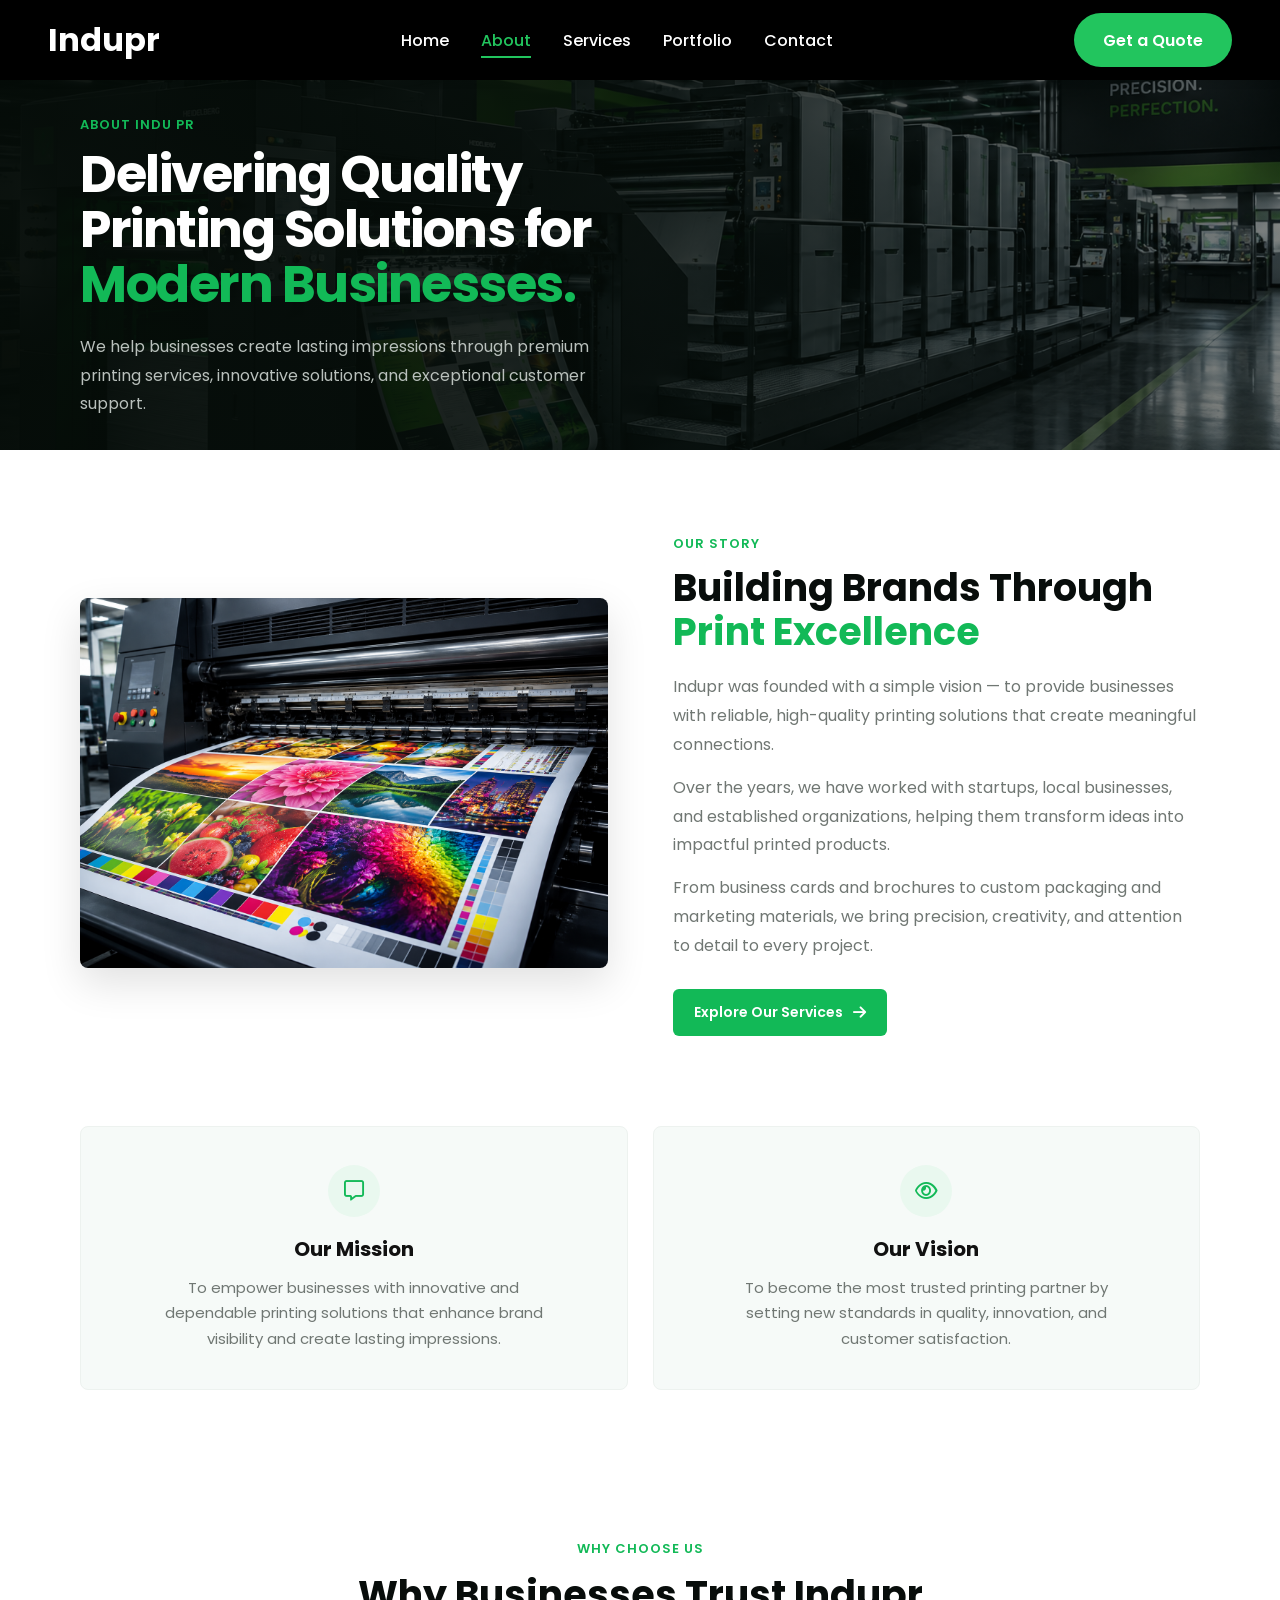
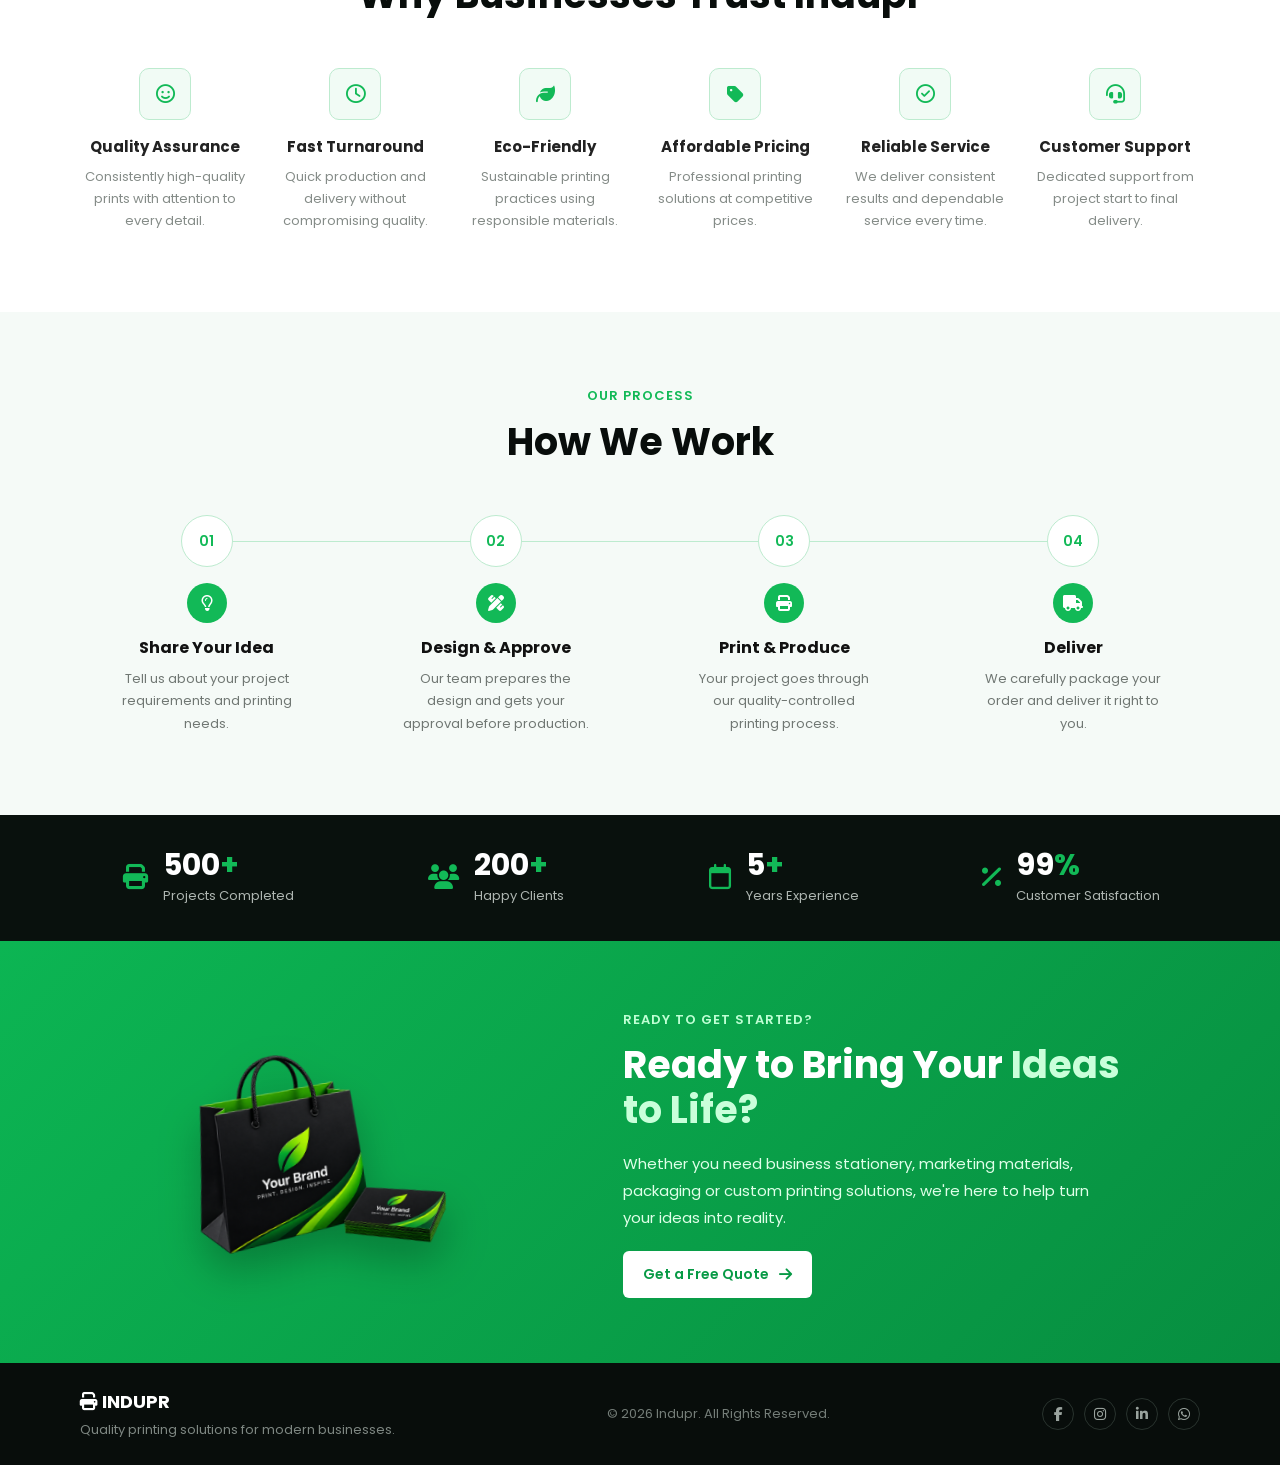
==== about.html @ 7a671f00 "about section" ====
<!DOCTYPE html>
<html lang="en">

<head>
    <meta charset="UTF-8">
    <meta name="viewport" content="width=device-width, initial-scale=1.0">

    <title>About Us | Indupr</title>

    <!-- Google Font -->
    <link rel="preconnect" href="https://fonts.googleapis.com">
    <link rel="preconnect" href="https://fonts.gstatic.com" crossorigin>

    <link href="https://fonts.googleapis.com/css2?family=Poppins:wght@300;400;500;600;700;800&display=swap"
        rel="stylesheet">

    <!-- Font Awesome Icons -->
    <link rel="stylesheet"
        href="https://cdnjs.cloudflare.com/ajax/libs/font-awesome/6.5.2/css/all.min.css">

    <!-- CSS -->
    <link rel="stylesheet" href="about.css">
</head>

<body>

     <header class="site-header">
        <nav class="navbar">

            <!-- LOGO -->
            <div class="logo">
                Indupr
            </div>

            <!-- NAVIGATION LINKS -->
            <ul class="nav-links" id="nav-links">
                <li><a href="index.html" >Home</a></li>
                <li><a href="about.html" class="active">About</a></li>
                <li><a href="#">Services</a></li>
                <li><a href="#">Portfolio</a></li>
                <li><a href="#">Contact</a></li>
            </ul>

            <!-- QUOTE BUTTON -->
            <a href="#" class="quote-btn">
                Get a Quote
            </a>

            <!-- HAMBURGER -->
            <button class="hamburger" id="hamburger">
                <span></span>
                <span></span>
                <span></span>
            </button>

        </nav>
    </header>


    <!-- =====================================================
         ABOUT HERO
    ====================================================== -->

    <section class="about-hero">

        <div class="hero-overlay"></div>

        <div class="hero-container">

            <div class="hero-text">

                <span class="section-tag">
                    ABOUT INDU PR
                </span>

                <h1>
                    Delivering Quality
                    <br>
                    Printing Solutions for
                    <span>Modern Businesses.</span>
                </h1>

                <p>
                    We help businesses create lasting impressions through
                    premium printing services, innovative solutions, and
                    exceptional customer support.
                </p>

            </div>

        </div>

    </section>


    <!-- =====================================================
         COMPANY INTRODUCTION
    ====================================================== -->

    <section class="company-section">

        <div class="container company-grid">

            <!-- Image -->
            <div class="company-image">

                <img src="assets/about-printing.jpg.png"
                    alt="Professional printing machine">

            </div>


            <!-- Content -->
            <div class="company-content">

                <span class="section-tag">
                    OUR STORY
                </span>

                <h2>
                    Building Brands Through
                    <span>Print Excellence</span>
                </h2>

                <p>
                    Indupr was founded with a simple vision — to provide
                    businesses with reliable, high-quality printing solutions
                    that create meaningful connections.
                </p>

                <p>
                    Over the years, we have worked with startups, local
                    businesses, and established organizations, helping them
                    transform ideas into impactful printed products.
                </p>

                <p>
                    From business cards and brochures to custom packaging
                    and marketing materials, we bring precision, creativity,
                    and attention to detail to every project.
                </p>

                <a href="services.html" class="primary-btn">
                    Explore Our Services
                    <i class="fa-solid fa-arrow-right"></i>
                </a>

            </div>

        </div>

    </section>


    <!-- =====================================================
         MISSION & VISION
    ====================================================== -->

    <section class="mission-section">

        <div class="container mission-grid">

            <!-- Mission -->
            <div class="mission-card">

                <div class="card-icon">
                    <i class="fa-regular fa-message"></i>
                </div>

                <h3>Our Mission</h3>

                <p>
                    To empower businesses with innovative and dependable
                    printing solutions that enhance brand visibility and
                    create lasting impressions.
                </p>

            </div>


            <!-- Vision -->
            <div class="mission-card">

                <div class="card-icon">
                    <i class="fa-regular fa-eye"></i>
                </div>

                <h3>Our Vision</h3>

                <p>
                    To become the most trusted printing partner by setting
                    new standards in quality, innovation, and customer
                    satisfaction.
                </p>

            </div>

        </div>

    </section>


    <!-- =====================================================
         WHY CHOOSE US
    ====================================================== -->

    <section class="why-section">

        <div class="container">

            <div class="section-heading">

                <span class="section-tag">
                    WHY CHOOSE US
                </span>

                <h2>
                    Why Businesses Trust Indupr
                </h2>

            </div>


            <div class="features-grid">

                <!-- Feature 1 -->
                <div class="feature-card">

                    <div class="feature-icon">
                        <i class="fa-regular fa-face-smile"></i>
                    </div>

                    <h3>Quality Assurance</h3>

                    <p>
                        Consistently high-quality prints with attention to
                        every detail.
                    </p>

                </div>


                <!-- Feature 2 -->
                <div class="feature-card">

                    <div class="feature-icon">
                        <i class="fa-regular fa-clock"></i>
                    </div>

                    <h3>Fast Turnaround</h3>

                    <p>
                        Quick production and delivery without compromising
                        quality.
                    </p>

                </div>


                <!-- Feature 3 -->
                <div class="feature-card">

                    <div class="feature-icon">
                        <i class="fa-solid fa-leaf"></i>
                    </div>

                    <h3>Eco-Friendly</h3>

                    <p>
                        Sustainable printing practices using responsible
                        materials.
                    </p>

                </div>


                <!-- Feature 4 -->
                <div class="feature-card">

                    <div class="feature-icon">
                        <i class="fa-solid fa-tag"></i>
                    </div>

                    <h3>Affordable Pricing</h3>

                    <p>
                        Professional printing solutions at competitive
                        prices.
                    </p>

                </div>


                <!-- Feature 5 -->
                <div class="feature-card">

                    <div class="feature-icon">
                        <i class="fa-regular fa-circle-check"></i>
                    </div>

                    <h3>Reliable Service</h3>

                    <p>
                        We deliver consistent results and dependable service
                        every time.
                    </p>

                </div>


                <!-- Feature 6 -->
                <div class="feature-card">

                    <div class="feature-icon">
                        <i class="fa-solid fa-headset"></i>
                    </div>

                    <h3>Customer Support</h3>

                    <p>
                        Dedicated support from project start to final
                        delivery.
                    </p>

                </div>

            </div>

        </div>

    </section>


    <!-- =====================================================
         HOW WE WORK
    ====================================================== -->

    <section class="process-section">

        <div class="container">

            <div class="section-heading">

                <span class="section-tag">
                    OUR PROCESS
                </span>

                <h2>
                    How We Work
                </h2>

            </div>


            <div class="process-wrapper">

                <!-- Step 1 -->
                <div class="process-item">

                    <div class="process-number">
                        01
                    </div>

                    <div class="process-icon">
                        <i class="fa-regular fa-lightbulb"></i>
                    </div>

                    <h3>Share Your Idea</h3>

                    <p>
                        Tell us about your project requirements and
                        printing needs.
                    </p>

                </div>


                <!-- Step 2 -->
                <div class="process-item">

                    <div class="process-number">
                        02
                    </div>

                    <div class="process-icon">
                        <i class="fa-solid fa-pen-ruler"></i>
                    </div>

                    <h3>Design & Approve</h3>

                    <p>
                        Our team prepares the design and gets your
                        approval before production.
                    </p>

                </div>


                <!-- Step 3 -->
                <div class="process-item">

                    <div class="process-number">
                        03
                    </div>

                    <div class="process-icon">
                        <i class="fa-solid fa-print"></i>
                    </div>

                    <h3>Print & Produce</h3>

                    <p>
                        Your project goes through our quality-controlled
                        printing process.
                    </p>

                </div>


                <!-- Step 4 -->
                <div class="process-item">

                    <div class="process-number">
                        04
                    </div>

                    <div class="process-icon">
                        <i class="fa-solid fa-truck"></i>
                    </div>

                    <h3>Deliver</h3>

                    <p>
                        We carefully package your order and deliver it
                        right to you.
                    </p>

                </div>

            </div>

        </div>

    </section>


    <!-- =====================================================
         STATISTICS
    ====================================================== -->

    <section class="stats-section">

        <div class="container stats-grid">

            <!-- Stat -->
            <div class="stat-item">

                <i class="fa-solid fa-print"></i>

                <div>
                    <h2>500<span>+</span></h2>
                    <p>Projects Completed</p>
                </div>

            </div>


            <div class="stat-item">

                <i class="fa-solid fa-users"></i>

                <div>
                    <h2>200<span>+</span></h2>
                    <p>Happy Clients</p>
                </div>

            </div>


            <div class="stat-item">

                <i class="fa-regular fa-calendar"></i>

                <div>
                    <h2>5<span>+</span></h2>
                    <p>Years Experience</p>
                </div>

            </div>


            <div class="stat-item">

                <i class="fa-solid fa-percent"></i>

                <div>
                    <h2>99<span>%</span></h2>
                    <p>Customer Satisfaction</p>
                </div>

            </div>

        </div>

    </section>


    <!-- =====================================================
         CTA SECTION
    ====================================================== -->

    <section class="cta-section">

        <div class="container cta-grid">

            <!-- Product Image -->
            <div class="cta-image">

                <img src="assets/printing-products.png.png.png"
                    alt="Printed products">

            </div>


            <!-- CTA Content -->
            <div class="cta-content">

                <span class="section-tag">
                    READY TO GET STARTED?
                </span>

                <h2>
                    Ready to Bring Your
                    <span>Ideas to Life?</span>
                </h2>

                <p>
                    Whether you need business stationery, marketing
                    materials, packaging or custom printing solutions,
                    we're here to help turn your ideas into reality.
                </p>

                <a href="contact.html" class="cta-btn">
                    Get a Free Quote
                    <i class="fa-solid fa-arrow-right"></i>
                </a>

            </div>

        </div>

    </section>


    <!-- =====================================================
         FOOTER
    ====================================================== -->

    <footer class="footer">

        <div class="container footer-content">

            <div class="footer-logo">

                <a href="#" class="logo">
                    <span class="logo-icon">
                        <i class="fa-solid fa-print"></i>
                    </span>
                    INDU<span>PR</span>
                </a>

                <p>
                    Quality printing solutions for modern businesses.
                </p>

            </div>


            <p class="copyright">
                © 2026 Indupr. All Rights Reserved.
            </p>


            <div class="social-links">

                <a href="#">
                    <i class="fa-brands fa-facebook-f"></i>
                </a>

                <a href="#">
                    <i class="fa-brands fa-instagram"></i>
                </a>

                <a href="#">
                    <i class="fa-brands fa-linkedin-in"></i>
                </a>

                <a href="#">
                    <i class="fa-brands fa-whatsapp"></i>
                </a>

            </div>

        </div>

    </footer>





    <script src="script.js"></script>
</body>
</html>
---- about.css ----
/* =========================================================
   GOOGLE FONT
========================================================= */

@import url('https://fonts.googleapis.com/css2?family=Poppins:wght@300;400;500;600;700;800&display=swap');


/* =========================================================
   GLOBAL RESET
========================================================= */

* {
    margin: 0;
    padding: 0;
    box-sizing: border-box;
}

html {
    scroll-behavior: smooth;
}

body {
    font-family: 'Poppins', sans-serif;
    background: #ffffff;
    color: #111111;
    overflow-x: hidden;
}

img {
    width: 100%;
    display: block;
}

a {
    text-decoration: none;
    color: inherit;
}

button {
    font-family: inherit;
}

.container {
    width: min(1120px, 90%);
    margin: auto;
}


/* =========================================================
   COMMON COLORS
========================================================= */

:root {
    --green: #12b957;
    --dark-green: #079a45;
    --black: #080d0b;
    --dark: #101412;
    --white: #ffffff;
    --light-bg: #f5faf7;
    --text: #222522;
    --muted: #707773;
    --border: #e5ebe7;
}
/* =========================================================
   STICKY HEADER
========================================================= */

.site-header {
    width: 100%;

    position: sticky;
    top: 0;

    z-index: 9999;
}

/* ===================================
   NAVBAR
=================================== */

.navbar {
    width: 100%;
    height: 80px;
    padding: 0 3rem;
    background: #000000;
    color: #ffffff;

    display: flex;
    justify-content: space-between;
    align-items: center;

    position: sticky;
    top: 0;
    z-index: 1000;

    box-shadow: 0 2px 10px rgba(0, 0, 0, 0.05);

    animation: fadeUp 1s ease-out;
}


/* ===================================
   LOGO
=================================== */

.logo {
    font-size: 2rem;
    font-weight: 700;
     color: white; 
    cursor: pointer;

    transition: color 0.3s ease;
}

.logo:hover {
    color: #22c55e;
}


/* ===================================
   NAVIGATION LINKS
=================================== */

.nav-links {
    display: flex;
    gap: 2rem;
    list-style: none;
}

.nav-links a {
    position: relative;

    text-decoration: none;
    color: white;

    font-size: 1rem;
    font-weight: 500;

    transition: color 0.3s ease;
}


/* ===================================
   NAV LINK UNDERLINE ANIMATION
=================================== */

.nav-links a::after {
    content: "";

    position: absolute;
    left: 50%;
    bottom: -6px;

    width: 0;
    height: 2px;

    background: #22c55e;

    transform: translateX(-50%);
    transition: width 0.3s ease;
}

.nav-links a:hover {
    color: #22c55e;
}

.nav-links a:hover::after {
    width: 100%;
}


/* ===================================
   ACTIVE NAVIGATION LINK
=================================== */

.nav-links a.active {
    color: #22c55e;
}

.nav-links a.active::after {
    width: 100%;
}


/* ===================================
   QUOTE BUTTON
=================================== */

.quote-btn {
    padding: 0.9rem 1.8rem;

    text-decoration: none;
    color: #ffffff;
    background: #22c55e;

    font-size: 1rem;
    font-weight: 600;

    border-radius: 50px;

    transition: all 0.3s ease;
}

.quote-btn:hover {
    background: #22c55e;

    transform: translateY(-3px);

    box-shadow: 0 10px 20px rgba(34, 197, 94, 0.25);
}


/* ===================================
   HAMBURGER MENU
=================================== */

.hamburger {
    display: none;

    width: 40px;
    height: 40px;

    border: none;
    background: transparent;

    cursor: pointer;

    flex-direction: column;
    justify-content: center;
    align-items: center;

    gap: 5px;
}

.hamburger span {
    width: 25px;
    height: 2px;

    background: #111827;

    border-radius: 5px;

    transition: all 0.3s ease;
}



/* =========================================================
   ABOUT HERO
========================================================= */

.about-hero {
    min-height: 370px;

    position: relative;

    display: flex;
    align-items: center;

    background-image:
        url("assets/about-hero.jpg.png");

    background-size: cover;
    background-position: center;

    overflow: hidden;

    /*
       Same fadeUp animation
       used in your Home page.
    */
    animation: fadeUp 1s ease-out;
}


/* =========================================================
   HERO OVERLAY
========================================================= */

.hero-overlay {
    position: absolute;

    inset: 0;

    background:
        linear-gradient(
            90deg,
            rgba(5, 12, 8, 0.97) 0%,
            rgba(5, 12, 8, 0.88) 40%,
            rgba(5, 12, 8, 0.50) 100%
        );
}


.hero-container {
    width: min(1120px, 90%);

    margin: auto;

    position: relative;

    z-index: 2;
}


/* =========================================================
   HERO TEXT
========================================================= */

.hero-text {
    max-width: 600px;

    /*
       Same fadeUp animation
       from Home page.
    */
    animation: fadeUp 1s ease-out;
}


/* ---------- HERO TAG ---------- */

.section-tag {
    display: inline-block;

    color: var(--green);

    font-size: 13px;

    font-weight: 600;

    letter-spacing: 1px;

    margin-bottom: 12px;
}


/* ---------- HERO HEADING ---------- */

.hero-text h1 {
    color: #ffffff;

    font-size: clamp(38px, 4vw, 56px);

    line-height: 1.08;

    font-weight: 700;

    letter-spacing: -1.5px;

    margin-bottom: 20px;
}

.hero-text h1 span {
    color: var(--green);
}


/* ---------- HERO PARAGRAPH ---------- */

.hero-text p {
    max-width: 520px;

    color: #b9c0bc;

    font-size: 16px;

    line-height: 1.8;
}


/* =========================================================
   COMPANY INTRODUCTION
========================================================= */

.company-section {
    padding: 80px 0;

    background: #ffffff;
}


.company-grid {
    display: grid;

    grid-template-columns: 1fr 1fr;

    align-items: center;

    gap: 65px;
}


/* =========================================================
   COMPANY IMAGE
========================================================= */

.company-image {
    position: relative;

    /*
       Same slideLeft animation
       from your Home page.
    */
    animation: slideLeft 1s ease-out;
}


.company-image img {
    height: 370px;

    object-fit: cover;

    border-radius: 8px;

    box-shadow:
        0 15px 40px rgba(0, 0, 0, 0.12);

    transition: 0.4s ease;
}

.company-image img:hover {
    transform: scale(1.02);
}


/* =========================================================
   COMPANY CONTENT
========================================================= */

.company-content {

    /*
       Same slideRight animation
       from your Home page.
    */
    animation: slideRight 1s ease-out;
}


.company-content h2 {
    font-size: 38px;

    line-height: 1.15;

    margin-bottom: 20px;

    color: var(--black);
}

.company-content h2 span {
    color: var(--green);
}


.company-content p {
    color: var(--muted);

    font-size: 16px;

    line-height: 1.8;

    margin-bottom: 14px;
}


/* =========================================================
   PRIMARY BUTTON
========================================================= */

.primary-btn {
    display: inline-flex;

    align-items: center;

    gap: 10px;

    margin-top: 14px;

    padding: 13px 21px;

    background: var(--green);

    color: #ffffff;

    border-radius: 6px;

    font-size: 14px;

    font-weight: 600;

    transition: 0.3s ease;
}

.primary-btn:hover {
    background: var(--dark-green);

    transform: translateY(-3px);

    box-shadow:
        0 10px 20px rgba(18, 185, 87, 0.20);
}

.primary-btn i {
    font-size: 15px;
}


/* =========================================================
   MISSION / VISION
========================================================= */

.mission-section {
    padding: 10px 0 75px;

    background: #ffffff;
}


.mission-grid {
    display: grid;

    grid-template-columns: repeat(2, 1fr);

    gap: 25px;
}


/* =========================================================
   MISSION CARD
========================================================= */

.mission-card {
    padding: 38px 40px;

    background: #f6faf8;

    border: 1px solid #edf2ef;

    text-align: center;

    border-radius: 8px;

    transition:
        transform 0.4s ease,
        box-shadow 0.4s ease;

    /*
       Cards come from bottom.
    */
    animation: fadeUp 1s ease-out;
}

.mission-card:hover {
    transform: translateY(-6px);

    box-shadow:
        0 15px 35px rgba(0, 0, 0, 0.08);
}


/* =========================================================
   MISSION ICON
========================================================= */

.card-icon {
    width: 52px;
    height: 52px;

    margin: 0 auto 17px;

    display: grid;

    place-items: center;

    color: var(--green);

    background: #e9f8ef;

    border-radius: 50%;

    font-size: 20px;

    transition: 0.3s ease;
}

.mission-card:hover .card-icon {
    background: var(--green);

    color: #ffffff;

    transform: scale(1.08);
}


/* =========================================================
   MISSION TEXT
========================================================= */

.mission-card h3 {
    font-size: 20px;

    margin-bottom: 11px;
}

.mission-card p {
    max-width: 420px;

    margin: auto;

    color: var(--muted);

    font-size: 15px;

    line-height: 1.7;
}


/* =========================================================
   WHY CHOOSE US
========================================================= */

.why-section {
    padding: 70px 0 80px;

    background: #ffffff;
}


.section-heading {
    text-align: center;

    margin-bottom: 45px;

    animation: fadeUp 1s ease-out;
}


.section-heading .section-tag {
    margin-bottom: 7px;
}


.section-heading h2 {
    font-size: 38px;

    color: var(--black);
}


/* =========================================================
   FEATURES GRID
========================================================= */

.features-grid {
    display: grid;

    grid-template-columns:
        repeat(6, 1fr);

    gap: 20px;
}


/* =========================================================
   FEATURE CARD
========================================================= */

.feature-card {
    text-align: center;

    animation: fadeUp 1s ease-out;

    transition: 0.4s ease;
}

.feature-card:hover {
    transform: translateY(-5px);
}


/* =========================================================
   FEATURE ICON
========================================================= */

.feature-icon {
    width: 52px;
    height: 52px;

    margin: 0 auto 15px;

    display: grid;

    place-items: center;

    color: var(--green);

    border: 1px solid #bdebcf;

    background: #f1fbf5;

    border-radius: 10px;

    font-size: 19px;

    transition: 0.3s ease;
}

.feature-card:hover .feature-icon {
    background: var(--green);

    color: #ffffff;

    transform: scale(1.08);
}


.feature-card h3 {
    font-size: 15px;

    margin-bottom: 8px;

    color: #222;
}


.feature-card p {
    color: #858c88;

    font-size: 13px;

    line-height: 1.7;
}


/* =========================================================
   HOW WE WORK
========================================================= */

.process-section {
    padding: 70px 0 80px;

    background: #f5faf7;
}


.process-wrapper {
    display: grid;

    grid-template-columns:
        repeat(4, 1fr);

    gap: 35px;

    position: relative;
}


/* =========================================================
   CONNECTING LINE
========================================================= */

.process-wrapper::before {
    content: "";

    position: absolute;

    top: 26px;

    left: 11%;

    right: 11%;

    height: 1px;

    background: #bdebcf;

    z-index: 0;
}


/* =========================================================
   PROCESS ITEM
========================================================= */

.process-item {
    position: relative;

    text-align: center;

    z-index: 1;

    animation: fadeUp 1s ease-out;
}


/* =========================================================
   PROCESS NUMBER
========================================================= */

.process-number {
    width: 52px;
    height: 52px;

    margin: auto;

    display: grid;

    place-items: center;

    background: #ffffff;

    border: 1px solid #bdebcf;

    border-radius: 50%;

    color: var(--green);

    font-size: 14px;

    font-weight: 600;

    transition: 0.3s ease;
}

.process-item:hover .process-number {
    background: var(--green);

    color: #ffffff;

    transform: scale(1.08);
}


/* =========================================================
   PROCESS ICON
========================================================= */

.process-icon {
    width: 40px;
    height: 40px;

    margin: 16px auto 12px;

    display: grid;

    place-items: center;

    background: var(--green);

    color: #ffffff;

    border-radius: 50%;

    font-size: 16px;

    transition: 0.3s ease;
}

.process-item:hover .process-icon {
    transform: rotate(8deg) scale(1.08);
}


.process-item h3 {
    font-size: 16px;

    margin-bottom: 8px;
}


.process-item p {
    max-width: 190px;

    margin: auto;

    color: var(--muted);

    font-size: 13px;

    line-height: 1.7;
}


/* =========================================================
   STATISTICS
========================================================= */

.stats-section {
    padding: 35px 0;

    background: #09110d;

    color: #ffffff;

    animation: fadeUp 1s ease-out;
}


.stats-grid {
    display: grid;

    grid-template-columns:
        repeat(4, 1fr);

    gap: 30px;
}


.stat-item {
    display: flex;

    align-items: center;

    justify-content: center;

    gap: 15px;

    animation: fadeUp 1s ease-out;
}


.stat-item > i {
    color: var(--green);

    font-size: 25px;

    transition: 0.3s ease;
}

.stat-item:hover > i {
    transform: scale(1.15);
}


.stat-item h2 {
    color: #ffffff;

    font-size: 30px;

    line-height: 1;
}


.stat-item h2 span {
    color: var(--green);
}


.stat-item p {
    margin-top: 6px;

    color: #aeb6b1;

    font-size: 13px;
}


/* =========================================================
   CTA SECTION
========================================================= */

.cta-section {
    padding: 65px 0;

    background:
        linear-gradient(
            135deg,
            #0cb553,
            #078e40
        );

    overflow: hidden;
}


.cta-grid {
    display: grid;

    grid-template-columns: 0.9fr 1.1fr;

    align-items: center;

    gap: 70px;
}


/* =========================================================
   CTA IMAGE
========================================================= */

.cta-image {
    display: flex;

    align-items: center;

    justify-content: center;

    animation: slideLeft 1s ease-out;
}


.cta-image img {
    width: 320px;

    max-height: 200px;

    object-fit: contain;

    filter:
        drop-shadow(
            0 20px 20px rgba(0, 0, 0, 0.25)
        );

    transform: rotate(-5deg);

    transition: 0.4s ease;
}

.cta-image img:hover {
    transform:
        rotate(-2deg)
        scale(1.04);
}


/* =========================================================
   CTA CONTENT
========================================================= */

.cta-content {
    animation: slideRight 1s ease-out;
}


.cta-content .section-tag {
    color: #bfffd4;
}


.cta-content h2 {
    max-width: 500px;

    color: #ffffff;

    font-size: 38px;

    line-height: 1.2;

    margin-bottom: 17px;
}


.cta-content h2 span {
    color: #c9ffda;
}


.cta-content p {
    max-width: 500px;

    color: #e0ffe9;

    font-size: 15px;

    line-height: 1.8;

    margin-bottom: 20px;
}


/* =========================================================
   CTA BUTTON
========================================================= */

.cta-btn {
    display: inline-flex;

    align-items: center;

    gap: 10px;

    background: #ffffff;

    color: #079a45;

    padding: 13px 20px;

    border-radius: 6px;

    font-size: 14px;

    font-weight: 600;

    transition: 0.3s ease;
}

.cta-btn:hover {
    transform: translateY(-3px);

    box-shadow:
        0 8px 20px rgba(0, 0, 0, 0.15);
}


.cta-btn i {
    font-size: 15px;
}


/* =========================================================
   FOOTER
========================================================= */

.footer {
    padding: 25px 0;

    background: #080d0b;

    color: #ffffff;

    animation: fadeUp 1s ease-out;
}


.footer-content {
    display: flex;

    align-items: center;

    justify-content: space-between;

    gap: 20px;
}


.footer-logo .logo {
    font-size: 18px;
}


.footer-logo p {
    color: #7e8782;

    font-size: 13px;

    margin-top: 5px;
}


.copyright {
    color: #747d78;

    font-size: 13px;
}


.social-links {
    display: flex;

    gap: 10px;
}


.social-links a {
    width: 32px;
    height: 32px;

    display: grid;

    place-items: center;

    border: 1px solid #29332e;

    border-radius: 50%;

    color: #9aa39e;

    font-size: 14px;

    transition: 0.3s ease;
}


.social-links a:hover {
    color: var(--green);

    border-color: var(--green);

    transform: translateY(-3px);
}


/* =========================================================
   MAIN ANIMATION
   SAME STYLE AS HOME PAGE
========================================================= */


/* ---------- FADE UP ---------- */

@keyframes fadeUp {

    from {
        opacity: 0;

        transform:
            translateY(40px);
    }

    to {
        opacity: 1;

        transform:
            translateY(0);
    }

}


/* ---------- SLIDE LEFT ---------- */

@keyframes slideLeft {

    from {
        opacity: 0;

        transform:
            translateX(-60px);
    }

    to {
        opacity: 1;

        transform:
            translateX(0);
    }

}


/* ---------- SLIDE RIGHT ---------- */

@keyframes slideRight {

    from {
        opacity: 0;

        transform:
            translateX(60px);
    }

    to {
        opacity: 1;

        transform:
            translateX(0);
    }

}


/* =========================================================
   TABLET RESPONSIVE
========================================================= */

@media (max-width: 900px) {

    /* ---------- NAVBAR ---------- */

    .navbar {
        height: 78px;
    }

    .nav-menu {
        gap: 18px;
    }

    .nav-menu > a:not(.quote-btn) {
        font-size: 14px;
    }

    .quote-btn {
        padding: 10px 15px;

        font-size: 13px;
    }


    /* ---------- COMPANY ---------- */

    .company-grid {
        gap: 35px;
    }


    /* ---------- FEATURES ---------- */

    .features-grid {
        grid-template-columns:
            repeat(3, 1fr);

        row-gap: 35px;
    }


    /* ---------- CTA ---------- */

    .cta-grid {
        gap: 30px;
    }

}


/* =========================================================
   MOBILE RESPONSIVE
========================================================= */

@media (max-width: 700px) {

    /* ---------- NAVBAR ---------- */

    .navbar {
        height: 70px;
    }

    .logo {
        font-size: 20px;
    }

    .nav-menu {
        display: none;
    }

    .menu-toggle {
        display: block;
    }


    /* ---------- HERO ---------- */

    .about-hero {
        min-height: 430px;
    }

    .hero-text {
        max-width: 100%;
    }

    .section-tag {
        font-size: 12px;
    }

    .hero-text h1 {
        font-size: 38px;

        line-height: 1.1;
    }

    .hero-text p {
        font-size: 15px;

        line-height: 1.7;
    }


    /* ---------- COMPANY ---------- */

    .company-section {
        padding: 60px 0;
    }

    .company-grid {
        grid-template-columns: 1fr;

        gap: 35px;
    }

    .company-image img {
        height: 280px;
    }

    .company-content h2 {
        font-size: 32px;
    }

    .company-content p {
        font-size: 15px;
    }


    /* ---------- MISSION ---------- */

    .mission-grid {
        grid-template-columns: 1fr;
    }

    .mission-card h3 {
        font-size: 19px;
    }

    .mission-card p {
        font-size: 14px;
    }


    /* ---------- FEATURES ---------- */

    .features-grid {
        grid-template-columns:
            repeat(2, 1fr);

        gap: 35px 20px;
    }


    .feature-card h3 {
        font-size: 15px;
    }

    .feature-card p {
        font-size: 13px;
    }


    /* ---------- PROCESS ---------- */

    .process-wrapper {
        grid-template-columns:
            repeat(2, 1fr);

        gap: 40px 20px;
    }

    .process-wrapper::before {
        display: none;
    }


    /* ---------- STATS ---------- */

    .stats-grid {
        grid-template-columns:
            repeat(2, 1fr);

        gap: 25px 10px;
    }

    .stat-item {
        justify-content: flex-start;

        padding-left: 10px;
    }


    /* ---------- CTA ---------- */

    .cta-section {
        padding: 55px 0;
    }

    .cta-grid {
        grid-template-columns: 1fr;

        text-align: center;
    }

    .cta-image img {
        width: 240px;
    }

    .cta-content h2,
    .cta-content p {
        margin-left: auto;

        margin-right: auto;
    }

    .cta-content h2 {
        font-size: 32px;
    }


    /* ---------- FOOTER ---------- */

    .footer-content {
        flex-direction: column;

        text-align: center;
    }

}


/* =========================================================
   SMALL MOBILE
========================================================= */

@media (max-width: 450px) {

    .container {
        width: 88%;
    }


    /* ---------- HERO ---------- */

    .hero-text h1 {
        font-size: 32px;
    }

    .hero-text p {
        font-size: 14px;
    }


    /* ---------- HEADINGS ---------- */

    .section-heading h2 {
        font-size: 30px;
    }

    .company-content h2 {
        font-size: 29px;
    }


    /* ---------- FEATURES ---------- */

    .features-grid {
        grid-template-columns: 1fr;
    }


    /* ---------- PROCESS ---------- */

    .process-wrapper {
        grid-template-columns: 1fr;
    }


    /* ---------- STATS ---------- */

    .stats-grid {
        grid-template-columns: 1fr;
    }

    .stat-item {
        justify-content: center;
    }


    /* ---------- CTA ---------- */

    .cta-content h2 {
        font-size: 29px;
    }

}
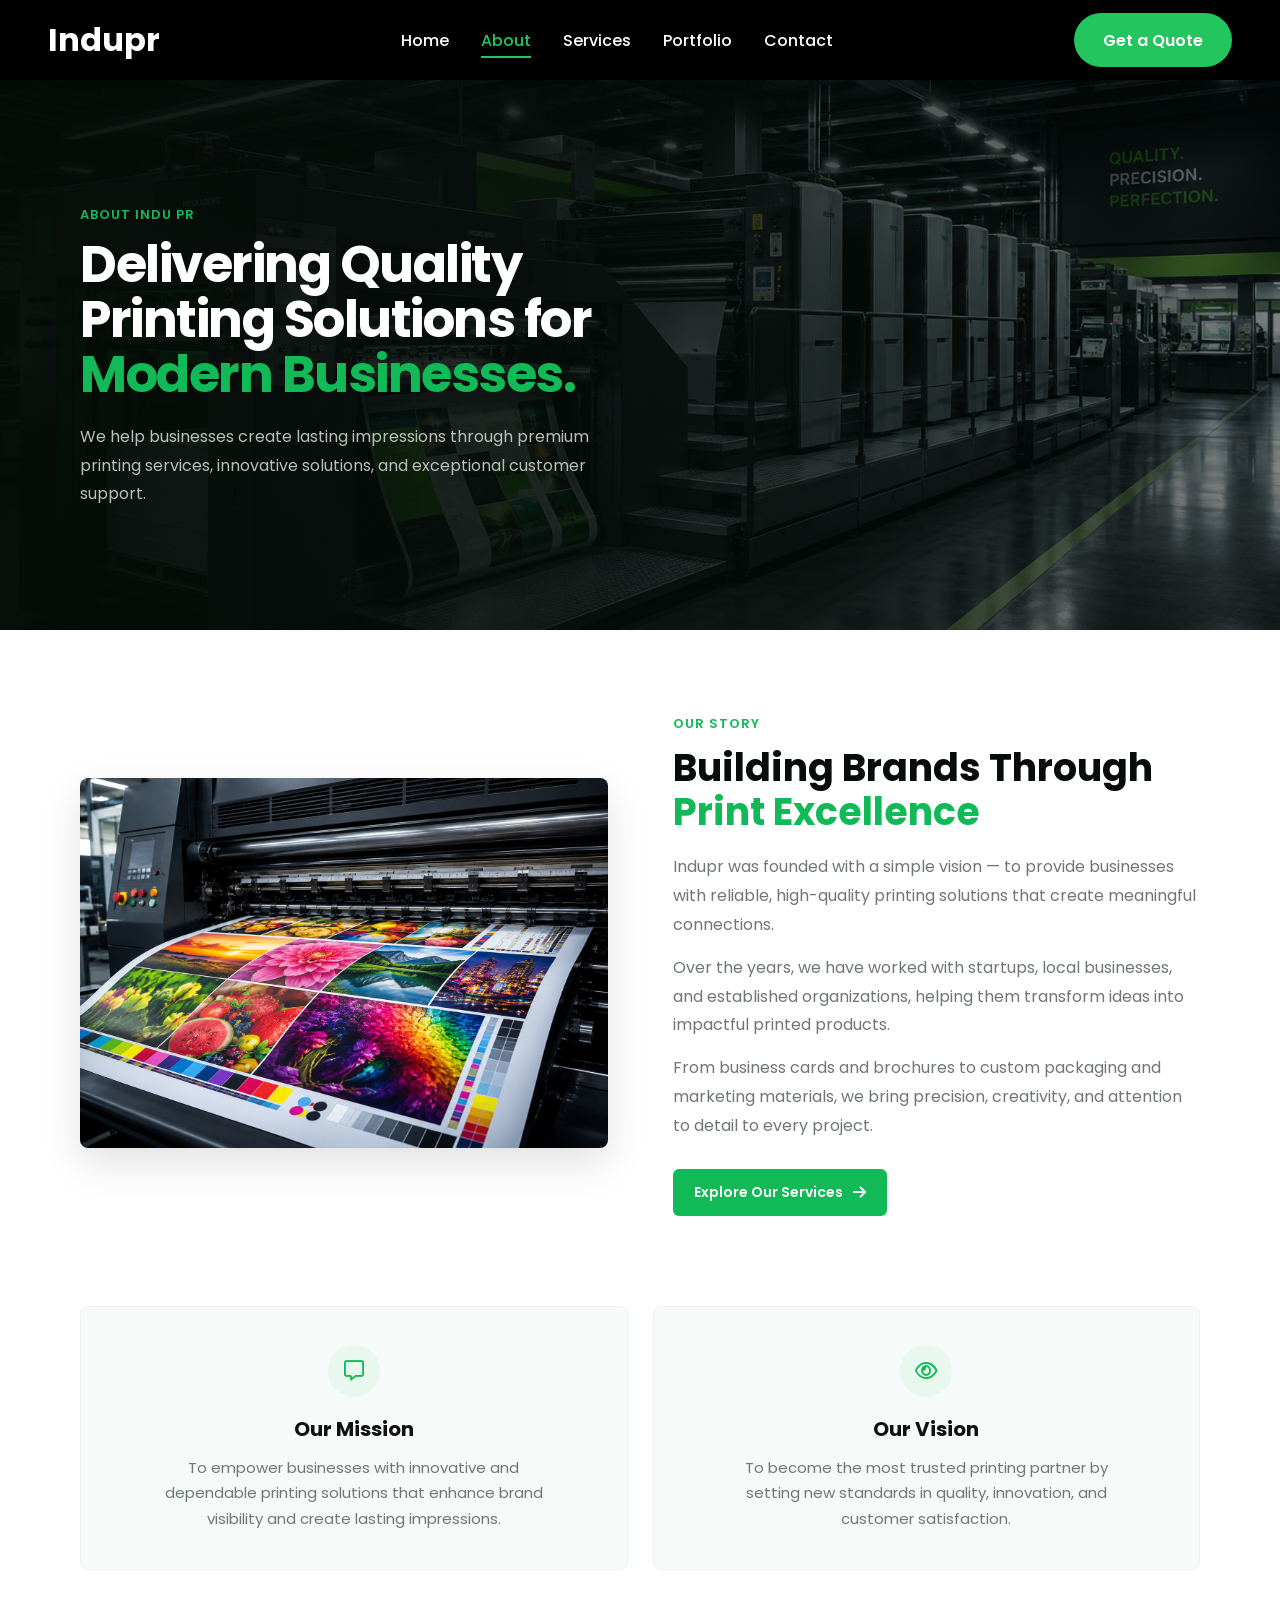
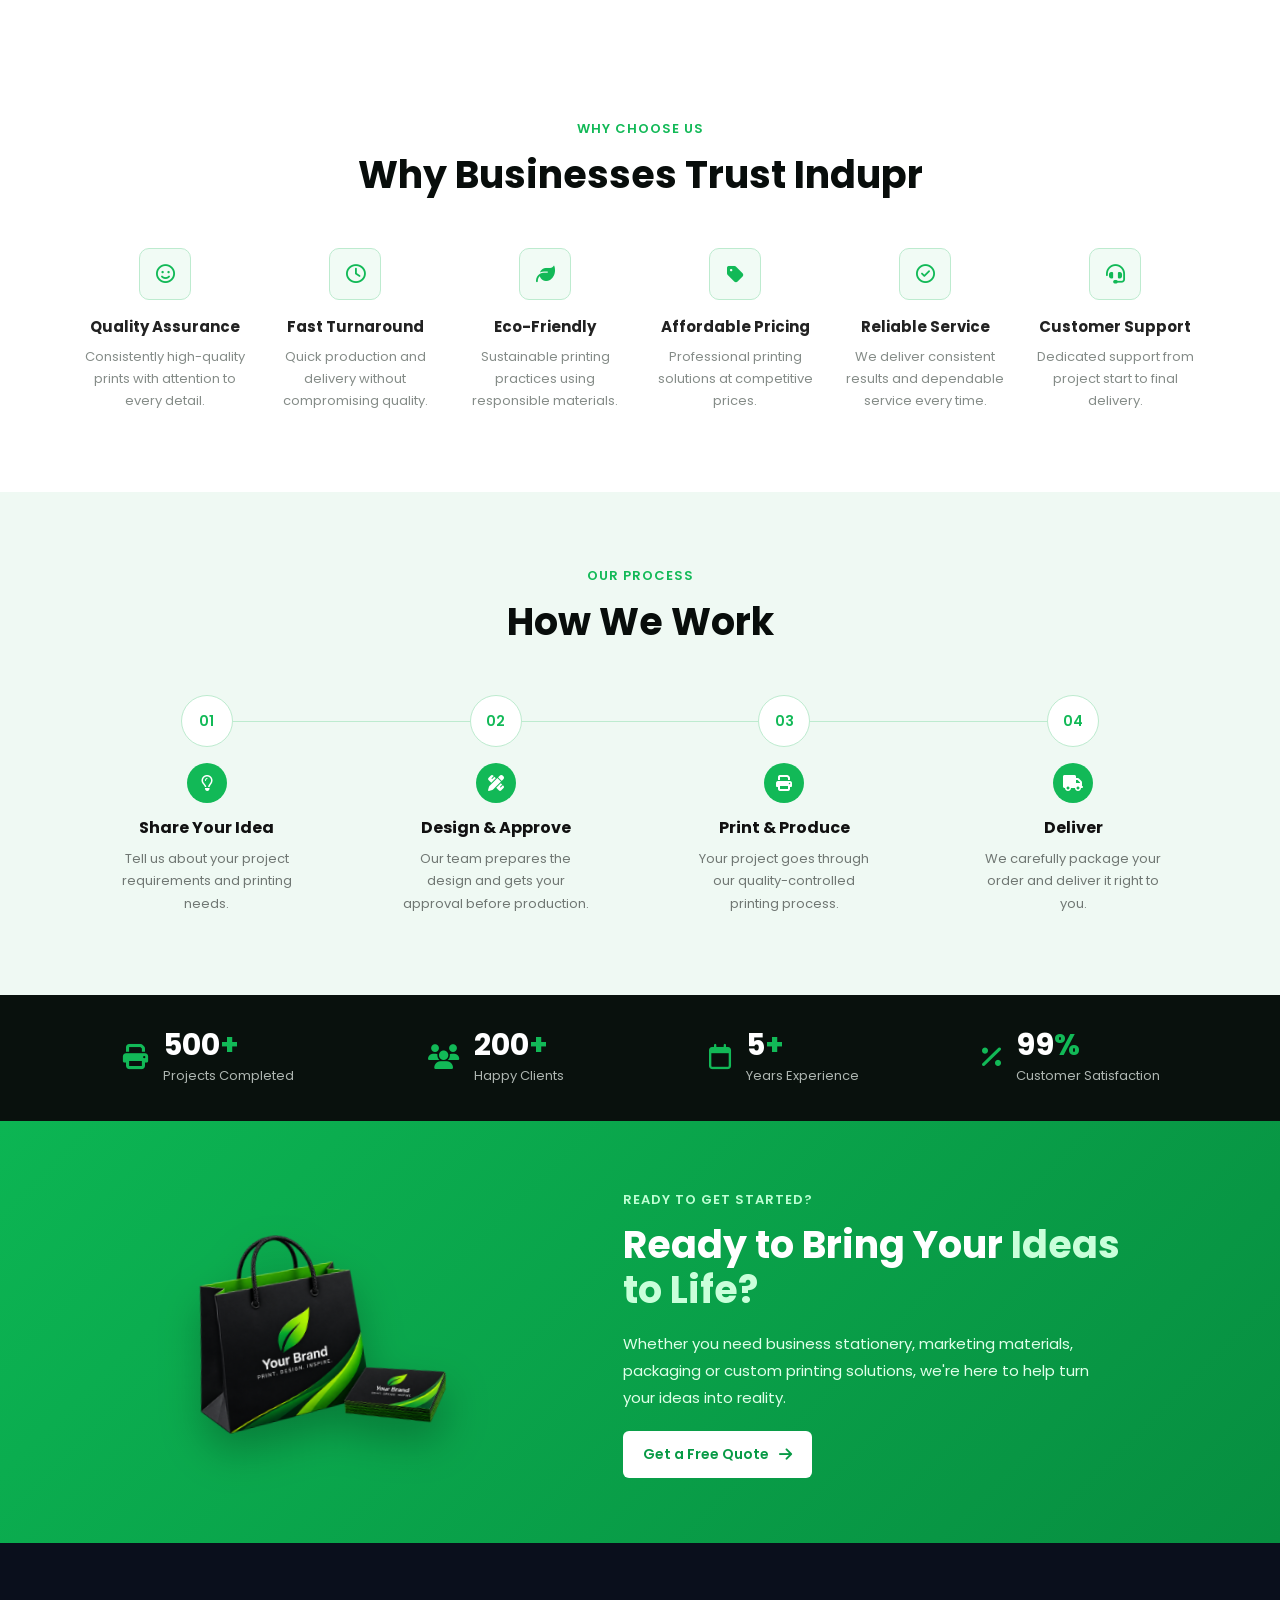
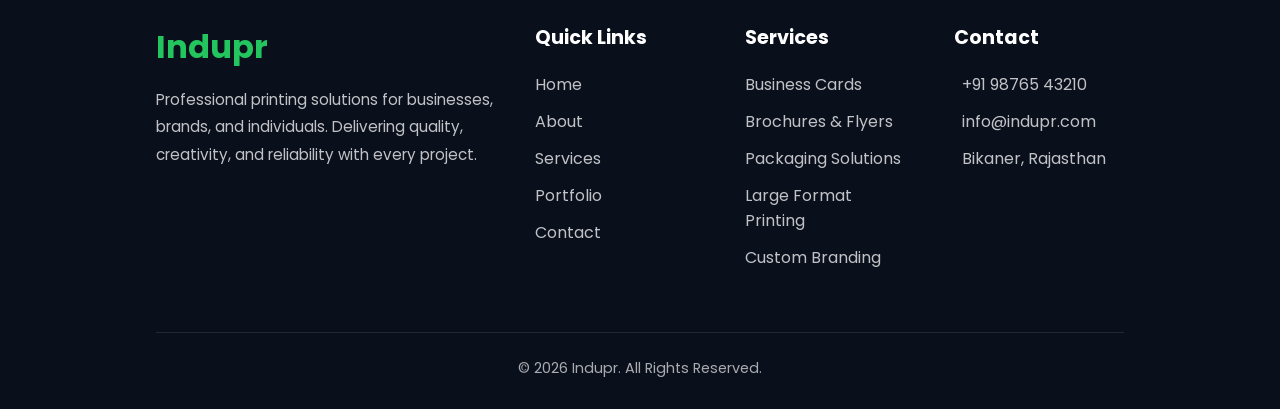
==== commit 6922034b: "complete" ====
--- a/about.html
+++ b/about.html
@@ -21,9 +21,13 @@
 
     <!-- CSS -->
     <link rel="stylesheet" href="about.css">
+
+    
 </head>
 
 <body>
+
+   
 
      <header class="site-header">
         <nav class="navbar">
@@ -37,7 +41,7 @@
             <ul class="nav-links" id="nav-links">
                 <li><a href="index.html" >Home</a></li>
                 <li><a href="about.html" class="active">About</a></li>
-                <li><a href="#">Services</a></li>
+                <li><a href="services.html">Services</a></li>
                 <li><a href="#">Portfolio</a></li>
                 <li><a href="#">Contact</a></li>
             </ul>
@@ -98,12 +102,12 @@
          COMPANY INTRODUCTION
     ====================================================== -->
 
-    <section class="company-section">
+    <section class="company-section ">
 
         <div class="container company-grid">
 
             <!-- Image -->
-            <div class="company-image">
+            <div class="company-image reveal-left">
 
                 <img src="assets/about-printing.jpg.png"
                     alt="Professional printing machine">
@@ -112,7 +116,7 @@
 
 
             <!-- Content -->
-            <div class="company-content">
+            <div class="company-content reveal-right">
 
                 <span class="section-tag">
                     OUR STORY
@@ -162,7 +166,7 @@
         <div class="container mission-grid">
 
             <!-- Mission -->
-            <div class="mission-card">
+            <div class="mission-card reveal">
 
                 <div class="card-icon">
                     <i class="fa-regular fa-message"></i>
@@ -180,7 +184,7 @@
 
 
             <!-- Vision -->
-            <div class="mission-card">
+            <div class="mission-card reveal">
 
                 <div class="card-icon">
                     <i class="fa-regular fa-eye"></i>
@@ -205,11 +209,11 @@
          WHY CHOOSE US
     ====================================================== -->
 
-    <section class="why-section">
+    <section class="why-section ">
 
         <div class="container">
 
-            <div class="section-heading">
+            <div class="section-heading reveal">
 
                 <span class="section-tag">
                     WHY CHOOSE US
@@ -225,7 +229,7 @@
             <div class="features-grid">
 
                 <!-- Feature 1 -->
-                <div class="feature-card">
+                <div class="feature-card reveal">
 
                     <div class="feature-icon">
                         <i class="fa-regular fa-face-smile"></i>
@@ -242,7 +246,7 @@
 
 
                 <!-- Feature 2 -->
-                <div class="feature-card">
+                <div class="feature-card reveal">
 
                     <div class="feature-icon">
                         <i class="fa-regular fa-clock"></i>
@@ -259,7 +263,7 @@
 
 
                 <!-- Feature 3 -->
-                <div class="feature-card">
+                <div class="feature-card reveal">
 
                     <div class="feature-icon">
                         <i class="fa-solid fa-leaf"></i>
@@ -276,7 +280,7 @@
 
 
                 <!-- Feature 4 -->
-                <div class="feature-card">
+                <div class="feature-card reveal">
 
                     <div class="feature-icon">
                         <i class="fa-solid fa-tag"></i>
@@ -293,7 +297,7 @@
 
 
                 <!-- Feature 5 -->
-                <div class="feature-card">
+                <div class="feature-card reveal">
 
                     <div class="feature-icon">
                         <i class="fa-regular fa-circle-check"></i>
@@ -310,7 +314,7 @@
 
 
                 <!-- Feature 6 -->
-                <div class="feature-card">
+                <div class="feature-card reveal">
 
                     <div class="feature-icon">
                         <i class="fa-solid fa-headset"></i>
@@ -336,11 +340,11 @@
          HOW WE WORK
     ====================================================== -->
 
-    <section class="process-section">
+    <section class="process-section ">
 
         <div class="container">
 
-            <div class="section-heading">
+            <div class="section-heading reveal">
 
                 <span class="section-tag">
                     OUR PROCESS
@@ -353,7 +357,7 @@
             </div>
 
 
-            <div class="process-wrapper">
+            <div class="process-wrapper reveal">
 
                 <!-- Step 1 -->
                 <div class="process-item">
@@ -449,7 +453,7 @@
          STATISTICS
     ====================================================== -->
 
-    <section class="stats-section">
+    <section class="stats-section reveal">
 
         <div class="container stats-grid">
 
@@ -509,13 +513,13 @@
     <!-- =====================================================
          CTA SECTION
     ====================================================== -->
-
-    <section class="cta-section">
+<DIV class="reveal">
+    <section class="cta-section ">
 
         <div class="container cta-grid">
 
             <!-- Product Image -->
-            <div class="cta-image">
+            <div class="cta-image reveal-left">
 
                 <img src="assets/printing-products.png.png.png"
                     alt="Printed products">
@@ -524,7 +528,7 @@
 
 
             <!-- CTA Content -->
-            <div class="cta-content">
+            <div class="cta-content reveal-right">
 
                 <span class="section-tag">
                     READY TO GET STARTED?
@@ -552,64 +556,111 @@
 
     </section>
 
-
-    <!-- =====================================================
-         FOOTER
-    ====================================================== -->
-
-    <footer class="footer">
-
-        <div class="container footer-content">
-
-            <div class="footer-logo">
-
-                <a href="#" class="logo">
-                    <span class="logo-icon">
-                        <i class="fa-solid fa-print"></i>
-                    </span>
-                    INDU<span>PR</span>
-                </a>
-
-                <p>
-                    Quality printing solutions for modern businesses.
-                </p>
-
-            </div>
-
-
-            <p class="copyright">
+<!-- ===================================
+     FOOTER SECTION
+=================================== -->
+
+<footer class="footer">
+
+    <div class="container">
+
+        <div class="footer-grid">
+
+            <!-- COMPANY INFO -->
+
+            <div class="footer-column">
+
+                <h3 class="footer-logo">
+                    Indupr
+                </h3>
+
+                <p>
+                    Professional printing solutions for businesses,
+                    brands, and individuals. Delivering quality,
+                    creativity, and reliability with every project.
+                </p>
+
+            </div>
+
+            <!-- QUICK LINKS -->
+
+            <div class="footer-column">
+
+                <h4>Quick Links</h4>
+
+                <ul>
+                    <li><a href="index.html">Home</a></li>
+                    <li><a href="about.html">About</a></li>
+                    <li><a href="services.html">Services</a></li>
+                    <li><a href="portfolio.html">Portfolio</a></li>
+                    <li><a href="contact.html">Contact</a></li>
+                </ul>
+
+            </div>
+
+            <!-- SERVICES -->
+
+            <div class="footer-column">
+
+                <h4>Services</h4>
+
+                <ul>
+                    <li>Business Cards</li>
+                    <li>Brochures & Flyers</li>
+                    <li>Packaging Solutions</li>
+                    <li>Large Format Printing</li>
+                    <li>Custom Branding</li>
+                </ul>
+
+            </div>
+
+            <!-- CONTACT -->
+
+            <div class="footer-column">
+
+                <h4>Contact</h4>
+
+                <ul>
+                    <li>
+                        <i class="ri-phone-line"></i>
+                        +91 98765 43210
+                    </li>
+
+                    <li>
+                        <i class="ri-mail-line"></i>
+                        info@indupr.com
+                    </li>
+
+                    <li>
+                        <i class="ri-map-pin-line"></i>
+                        Bikaner, Rajasthan
+                    </li>
+                </ul>
+
+            </div>
+
+        </div>
+
+        <!-- FOOTER BOTTOM -->
+
+        <div class="footer-bottom">
+
+            <p>
                 © 2026 Indupr. All Rights Reserved.
             </p>
 
-
-            <div class="social-links">
-
-                <a href="#">
-                    <i class="fa-brands fa-facebook-f"></i>
-                </a>
-
-                <a href="#">
-                    <i class="fa-brands fa-instagram"></i>
-                </a>
-
-                <a href="#">
-                    <i class="fa-brands fa-linkedin-in"></i>
-                </a>
-
-                <a href="#">
-                    <i class="fa-brands fa-whatsapp"></i>
-                </a>
-
-            </div>
-
-        </div>
-
-    </footer>
-
-
-
-
-
-    <script src="script.js"></script>
+        </div>
+
+    </div>
+
+</footer>
+    </DIV>
+
+
+
+
+
+    <script src="main.js"></script>
+    
 </body>
 </html>
--- a/about.css
+++ b/about.css
@@ -24,6 +24,7 @@
     background: #ffffff;
     color: #111111;
     overflow-x: hidden;
+     animation: pageLoad 0.8s ease;
 }
 
 img {
@@ -61,6 +62,58 @@
     --muted: #707773;
     --border: #e5ebe7;
 }
+
+/* ===================================
+   GLOBAL SCROLL ANIMATION
+=================================== */
+
+.reveal {
+    opacity: 0;
+    transform: translateY(60px);
+    transition: all 1.5s ease;
+}
+
+.reveal.show {
+    opacity: 1;
+    transform: translateY(0);
+}
+
+/* Left Animation */
+
+.reveal-left {
+    opacity: 0;
+    transform: translateX(-60px);
+    transition: all 2s ease;
+}
+
+
+.reveal-left.show {
+    opacity: 1;
+    transform: translateX(0);
+}
+
+/* Right Animation */
+
+.reveal-right {
+    opacity: 0;
+    transform: translateX(60px);
+    transition: all 2s ease;
+}
+
+.reveal-right.show {
+    opacity: 1;
+    transform: translateX(0);
+}
+
+@keyframes pageLoad {
+    from {
+        opacity: 0;
+    }
+    to {
+        opacity: 1;
+    }
+}
+
 /* =========================================================
    STICKY HEADER
 ========================================================= */
@@ -96,6 +149,7 @@
     box-shadow: 0 2px 10px rgba(0, 0, 0, 0.05);
 
     animation: fadeUp 1s ease-out;
+    position: relative;
 }
 
 
@@ -222,6 +276,7 @@
 
     border: none;
     background: transparent;
+    
 
     cursor: pointer;
 
@@ -235,8 +290,9 @@
 .hamburger span {
     width: 25px;
     height: 2px;
-
-    background: #111827;
+    
+    
+    background: white;
 
     border-radius: 5px;
 
@@ -250,7 +306,7 @@
 ========================================================= */
 
 .about-hero {
-    min-height: 370px;
+    min-height: 550px;
 
     position: relative;
 
@@ -548,7 +604,7 @@
     /*
        Cards come from bottom.
     */
-    animation: fadeUp 1s ease-out;
+    /* animation: fadeUp 1s ease-out; */
 }
 
 .mission-card:hover {
@@ -632,7 +688,7 @@
 
     margin-bottom: 45px;
 
-    animation: fadeUp 1s ease-out;
+    /* animation: fadeUp 1s ease-out; */
 }
 
 
@@ -669,7 +725,7 @@
 .feature-card {
     text-align: center;
 
-    animation: fadeUp 1s ease-out;
+    /* animation: fadeUp 1s ease-out; */
 
     transition: 0.4s ease;
 }
@@ -740,7 +796,7 @@
 .process-section {
     padding: 70px 0 80px;
 
-    background: #f5faf7;
+    background: #eff9f3;
 }
 
 
@@ -790,7 +846,7 @@
 
     z-index: 1;
 
-    animation: fadeUp 1s ease-out;
+    /* animation: fadeUp 1s ease-out; */
 }
 
 
@@ -893,7 +949,7 @@
 
     color: #ffffff;
 
-    animation: fadeUp 1s ease-out;
+    /* animation: fadeUp 1s ease-out; */
 }
 
 
@@ -916,7 +972,7 @@
 
     gap: 15px;
 
-    animation: fadeUp 1s ease-out;
+    /* animation: fadeUp 1s ease-out; */
 }
 
 
@@ -1029,7 +1085,7 @@
 ========================================================= */
 
 .cta-content {
-    animation: slideRight 1s ease-out;
+    /* animation: slideRight 1s ease-out; */
 }
 
 
@@ -1108,86 +1164,156 @@
 }
 
 
-/* =========================================================
-   FOOTER
-========================================================= */
-
-.footer {
-    padding: 25px 0;
-
-    background: #080d0b;
-
-    color: #ffffff;
-
-    animation: fadeUp 1s ease-out;
-}
-
-
-.footer-content {
-    display: flex;
-
-    align-items: center;
-
-    justify-content: space-between;
-
-    gap: 20px;
-}
-
-
-.footer-logo .logo {
-    font-size: 18px;
-}
-
-
-.footer-logo p {
-    color: #7e8782;
-
-    font-size: 13px;
-
-    margin-top: 5px;
-}
-
-
-.copyright {
-    color: #747d78;
-
-    font-size: 13px;
-}
-
-
-.social-links {
-    display: flex;
-
-    gap: 10px;
-}
-
-
-.social-links a {
-    width: 32px;
-    height: 32px;
-
-    display: grid;
-
-    place-items: center;
-
-    border: 1px solid #29332e;
-
-    border-radius: 50%;
-
-    color: #9aa39e;
-
-    font-size: 14px;
-
-    transition: 0.3s ease;
-}
-
-
-.social-links a:hover {
-    color: var(--green);
-
-    border-color: var(--green);
-
-    transform: translateY(-3px);
+
+/* ===================================
+   FOOTER SECTION
+=================================== */
+
+.footer{
+    background:#0a0f1c;
+    padding:80px 8% 30px;
+    color:#ffffff;
+}
+
+.footer .container{
+    max-width:1200px;
+    margin:auto;
+}
+
+/* ===================================
+   FOOTER GRID
+=================================== */
+
+.footer-grid{
+    display:grid;
+    grid-template-columns:2fr 1fr 1fr 1fr;
+    gap:40px;
+    padding-bottom:50px;
+}
+
+/* ===================================
+   COMPANY INFO
+=================================== */
+
+.footer-logo{
+    font-size:2rem;
+    font-weight:700;
+    color:#22c55e;
+    margin-bottom:15px;
+}
+
+.footer-column p{
+    color:rgba(255,255,255,0.75);
+    line-height:1.8;
+    font-size:0.95rem;
+}
+
+/* ===================================
+   FOOTER HEADINGS
+=================================== */
+
+.footer-column h4{
+    font-size:1.2rem;
+    margin-bottom:20px;
+    color:#ffffff;
+}
+
+/* ===================================
+   LISTS
+=================================== */
+
+.footer-column ul{
+    list-style:none;
+}
+
+.footer-column ul li{
+    margin-bottom:12px;
+    color:rgba(255,255,255,0.75);
+    transition:0.3s ease;
+}
+
+/* ===================================
+   LINKS
+=================================== */
+
+.footer-column ul li a{
+    text-decoration:none;
+    color:rgba(255,255,255,0.75);
+    transition:0.3s ease;
+}
+
+.footer-column ul li a:hover{
+    color:#22c55e;
+    padding-left:5px;
+}
+
+/* ===================================
+   CONTACT INFO
+=================================== */
+
+.footer-column ul li i{
+    color:#22c55e;
+    margin-right:8px;
+}
+
+/* ===================================
+   HOVER EFFECTS
+=================================== */
+
+.footer-column ul li:hover{
+    color:#22c55e;
+    transform:translateX(5px);
+}
+
+/* ===================================
+   FOOTER BOTTOM
+=================================== */
+
+.footer-bottom{
+    border-top:1px solid rgba(255,255,255,0.1);
+    padding-top:25px;
+    text-align:center;
+}
+
+.footer-bottom p{
+    color:rgba(255,255,255,0.65);
+    font-size:0.9rem;
+}
+
+/* ===================================
+   RESPONSIVE TABLET
+=================================== */
+
+@media(max-width:992px){
+
+    .footer-grid{
+        grid-template-columns:repeat(2,1fr);
+        gap:35px;
+    }
+}
+
+/* ===================================
+   RESPONSIVE MOBILE
+=================================== */
+
+@media(max-width:768px){
+
+    .footer{
+        padding:70px 5% 25px;
+    }
+
+    .footer-grid{
+        grid-template-columns:1fr;
+        text-align:center;
+    }
+
+    .footer-column ul li:hover{
+        transform:none;
+    }
+
+    .footer-logo{
+        font-size:1.8rem;
+    }
 }
 
 
@@ -1557,4 +1683,143 @@
         font-size: 29px;
     }
 
+}
+@media (max-width: 600px) {
+
+    .nav-links {
+        display: none;
+        position: absolute;
+        top: 80px;
+        left: 0;
+
+        width: 100%;
+        background: white;
+
+        flex-direction: column;
+        align-items: center;
+        gap: 1.5rem;
+
+        padding: 2rem 0;
+
+        box-shadow: 0 5px 15px rgba(0,0,0,0.15);
+    }
+
+    .nav-links a {
+    color: #111827;
+}
+
+    .nav-links.active {
+        display: flex;
+    }
+
+    .hamburger {
+        display: flex;
+    }
+
+    .quote-btn {
+        display: none;
+    }
+}
+
+/* ===================================
+   INDUPR PRINTING PRELOADER
+=================================== */
+
+#preloader {
+    position: fixed;
+    inset: 0;
+    background: #080d0b;
+    display: flex;
+    justify-content: center;
+    align-items: center;
+    z-index: 99999;
+    overflow: hidden;
+    transition: opacity 0.7s ease,
+                visibility 0.7s ease;
+}
+
+#preloader.hide {
+    opacity: 0;
+    visibility: hidden;
+}
+
+.loader-content {
+    width: 340px;
+    text-align: center;
+}
+
+.loader-content h1 {
+    color: #12b957;
+    font-size: 3.5rem;
+    font-weight: 800;
+    letter-spacing: 6px;
+    margin-bottom: 15px;
+    animation: logoGlow 2s ease-in-out infinite;
+}
+
+.loader-content p {
+    color: #b6beb8;
+    font-size: 0.95rem;
+    letter-spacing: 1px;
+    margin-bottom: 22px;
+    min-height: 22px;
+}
+
+.progress-bar {
+    width: 100%;
+    height: 8px;
+    background: rgba(255,255,255,0.08);
+    border-radius: 50px;
+    overflow: hidden;
+}
+
+.progress {
+    height: 100%;
+    width: 0%;
+    border-radius: 50px;
+    background: linear-gradient(
+        90deg,
+        #12b957,
+        #41f48b
+    );
+    animation: printProgress 2.5s ease forwards;
+}
+
+@keyframes printProgress {
+    from {
+        width: 0%;
+    }
+
+    to {
+        width: 100%;
+    }
+}
+
+@keyframes logoGlow {
+    0% {
+        text-shadow: 0 0 0 rgba(18,185,87,0);
+    }
+
+    50% {
+        text-shadow:
+            0 0 10px rgba(18,185,87,0.4),
+            0 0 20px rgba(18,185,87,0.2);
+    }
+
+    100% {
+        text-shadow: 0 0 0 rgba(18,185,87,0);
+    }
+}
+
+@media (max-width: 480px) {
+
+    .loader-content {
+        width: 85%;
+    }
+
+    .loader-content h1 {
+        font-size: 2.5rem;
+        letter-spacing: 4px;
+    }
+
 }
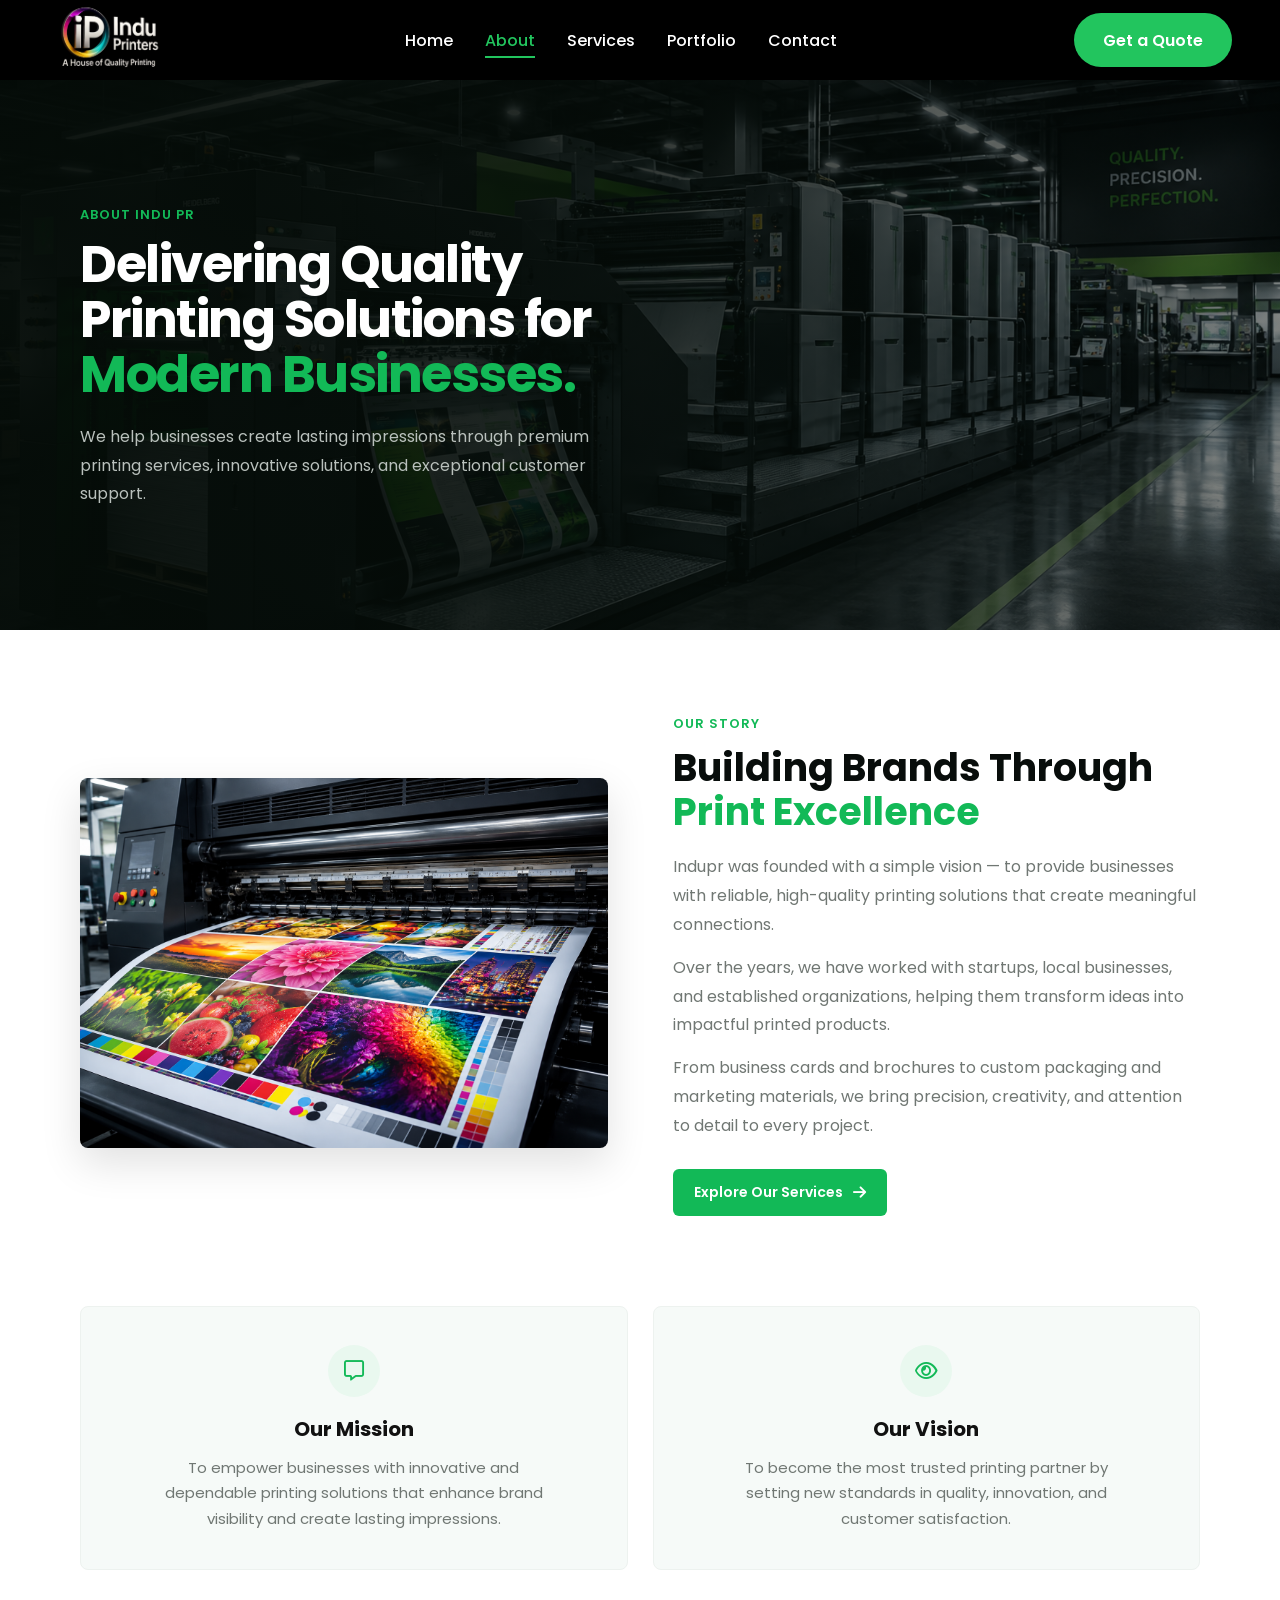
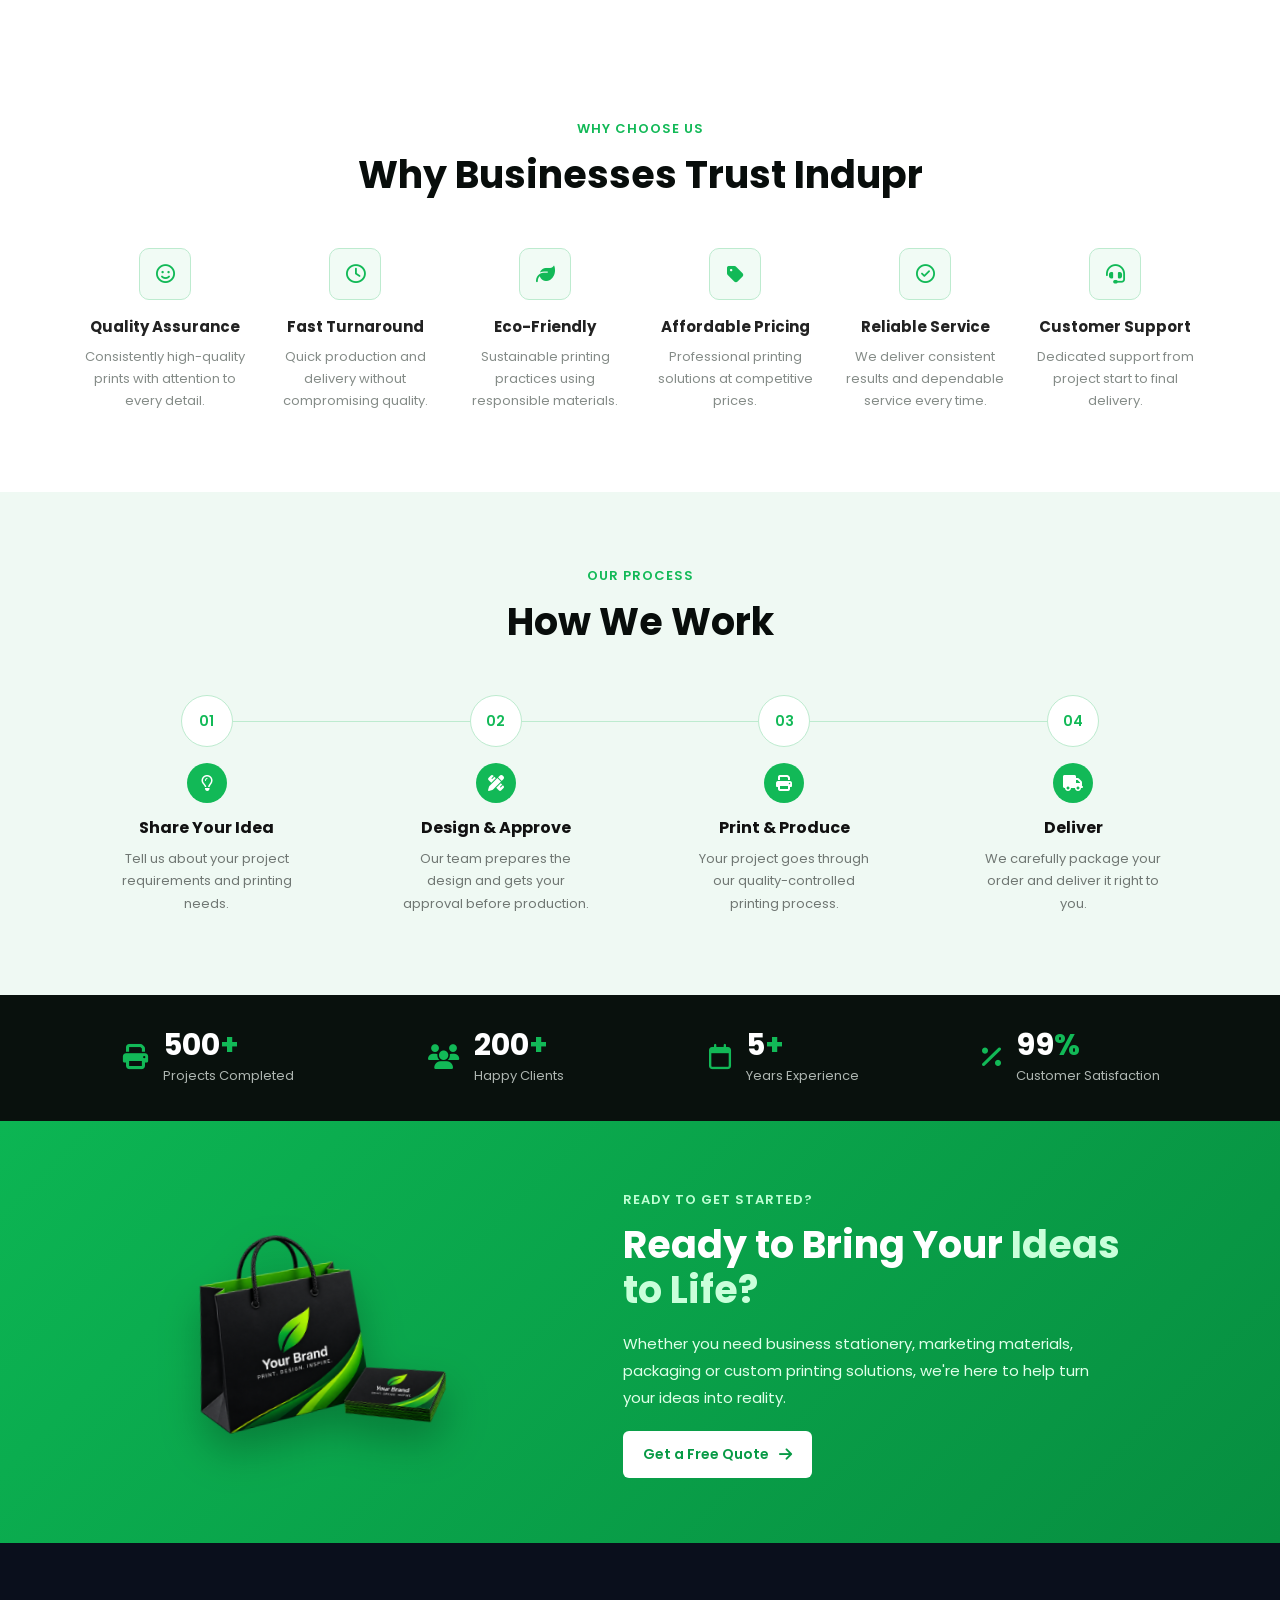
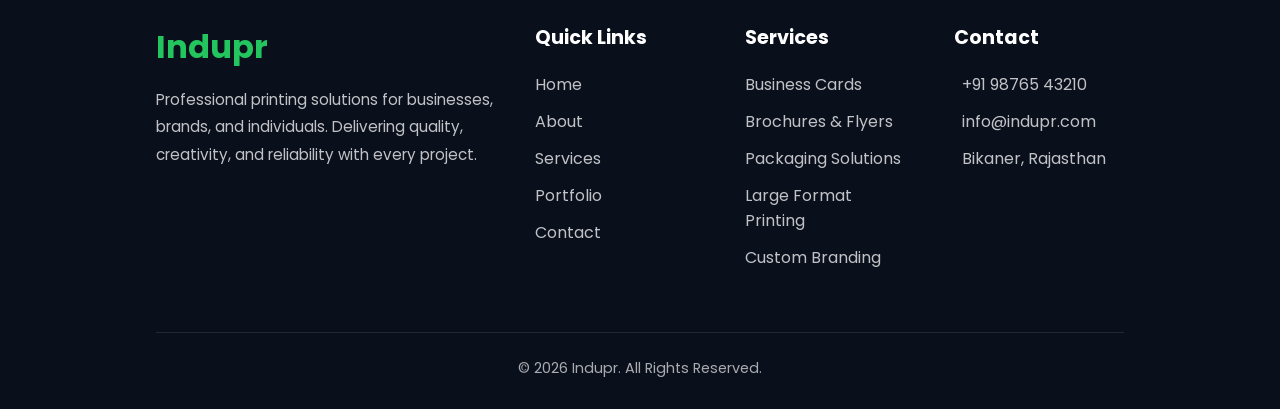
==== commit 3ca8ed73: "logo" ====
--- a/about.html
+++ b/about.html
@@ -32,10 +32,10 @@
      <header class="site-header">
         <nav class="navbar">
 
-            <!-- LOGO -->
-            <div class="logo">
-                Indupr
-            </div>
+             <!-- LOGO -->
+            <a href="index.html" class="logo">
+                <img src="assets/logo.png" alt="Indu Printers Logo">
+            </a>
 
             <!-- NAVIGATION LINKS -->
             <ul class="nav-links" id="nav-links">
--- a/about.css
+++ b/about.css
@@ -24,7 +24,7 @@
     background: #ffffff;
     color: #111111;
     overflow-x: hidden;
-     animation: pageLoad 0.8s ease;
+    animation: pageLoad 0.8s ease;
 }
 
 img {
@@ -157,17 +157,34 @@
    LOGO
 =================================== */
 
+/* ===================================
+   LOGO
+=================================== */
+
 .logo {
-    font-size: 2rem;
-    font-weight: 700;
-     color: white; 
-    cursor: pointer;
-
-    transition: color 0.3s ease;
-}
-
-.logo:hover {
-    color: #22c55e;
+    display: flex;
+    align-items: center;
+    text-decoration: none;
+}
+
+.logo img {
+    height: 120px;
+    width: auto;
+    display: block;
+    transition: transform 0.3s ease;
+}
+
+.logo img:hover {
+    transform: scale(1.05);
+}
+
+/* Mobile */
+@media (max-width: 768px) {
+
+    .logo img {
+        height: 80px;
+    }
+
 }
 
 
@@ -1822,4 +1839,19 @@
         letter-spacing: 4px;
     }
 
+}
+
+html,
+body {
+    overflow-x: hidden;
+    max-width: 100%;
+}
+
+* {
+    box-sizing: border-box;
+}
+
+img,
+video {
+    max-width: 100%;
 }
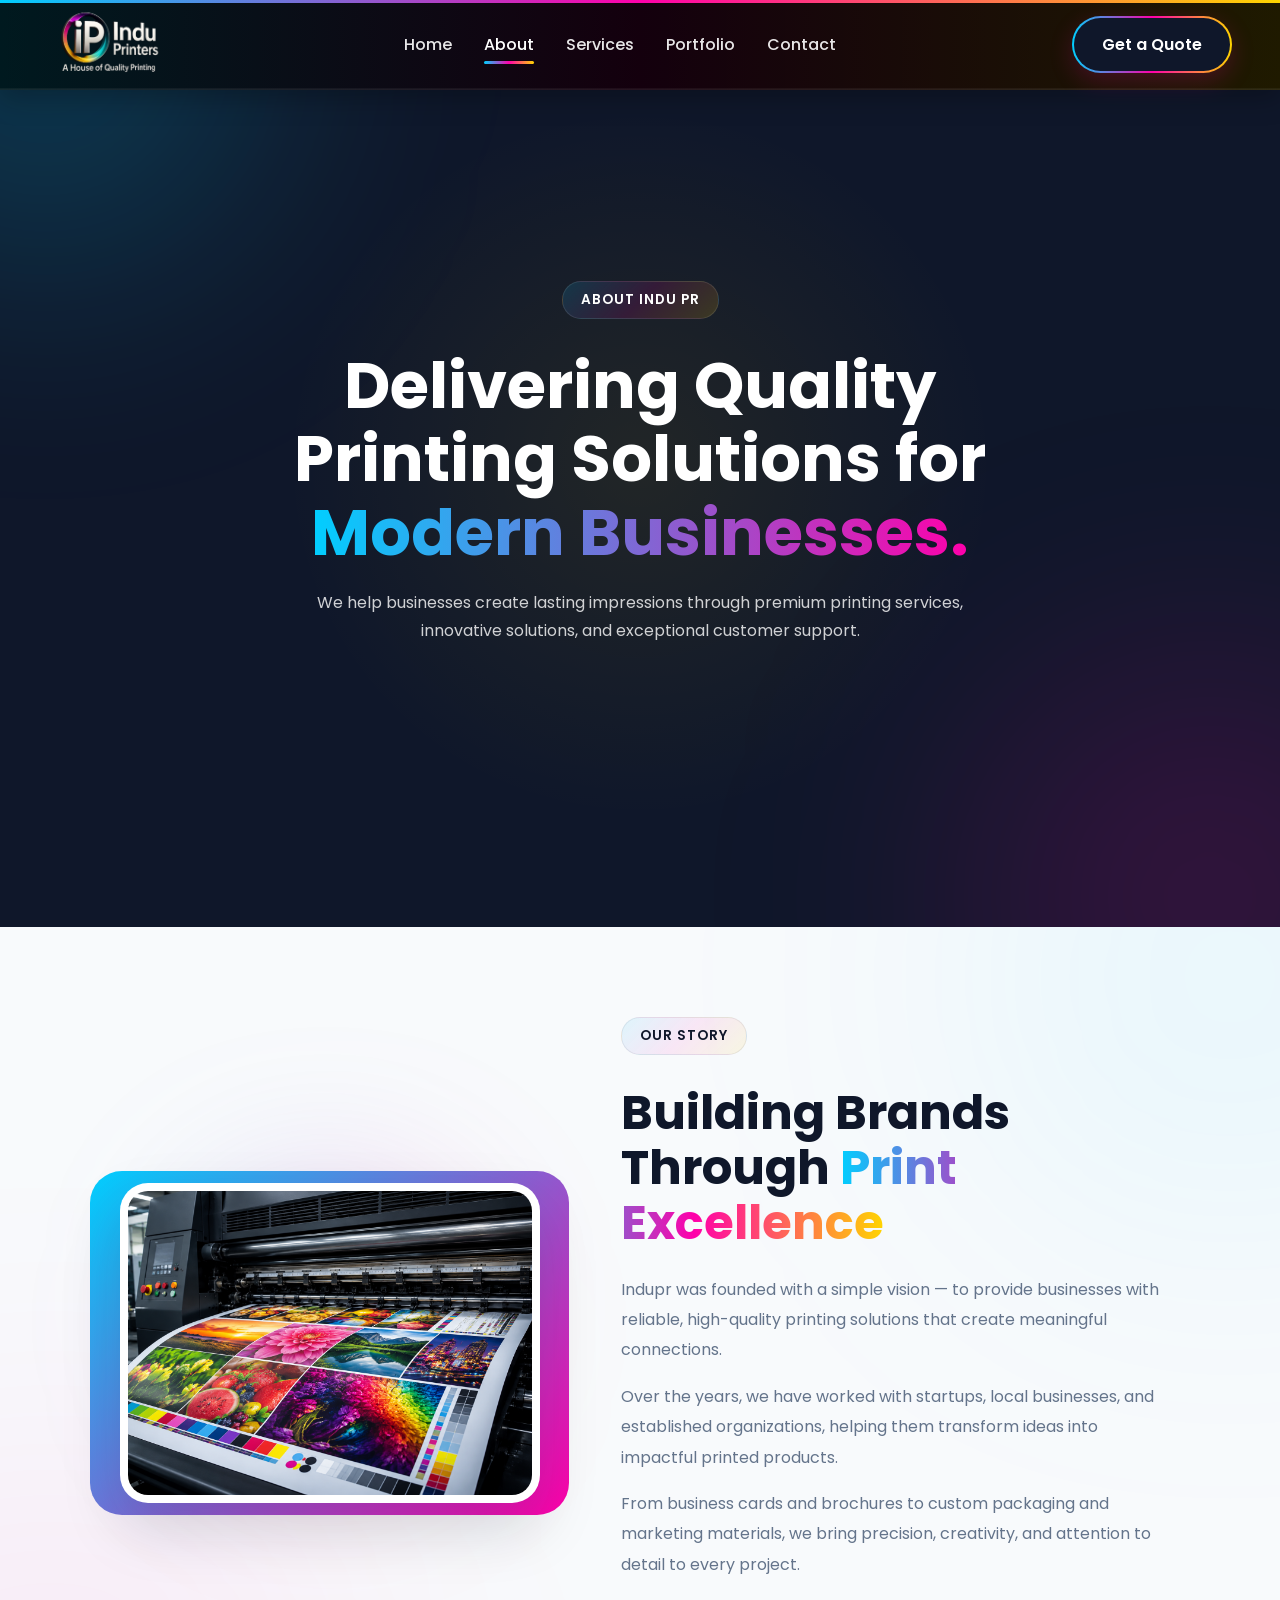
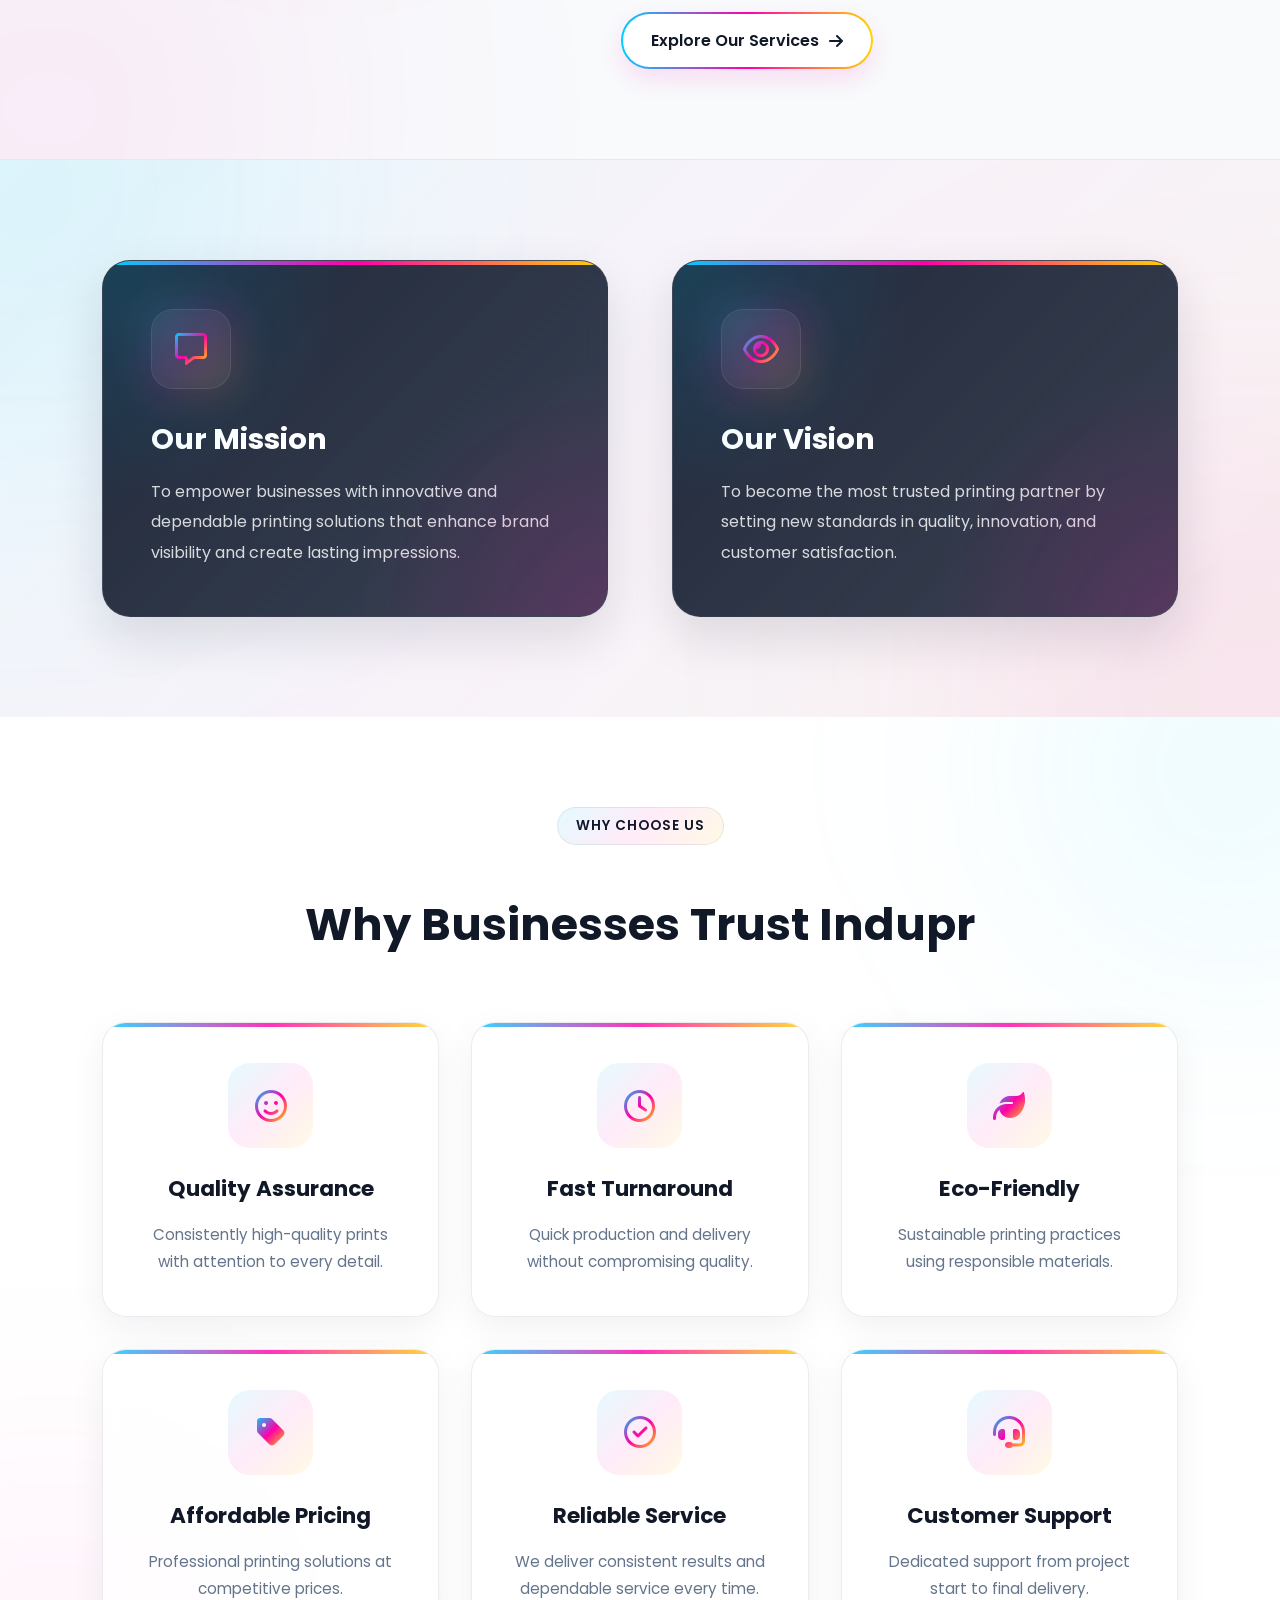
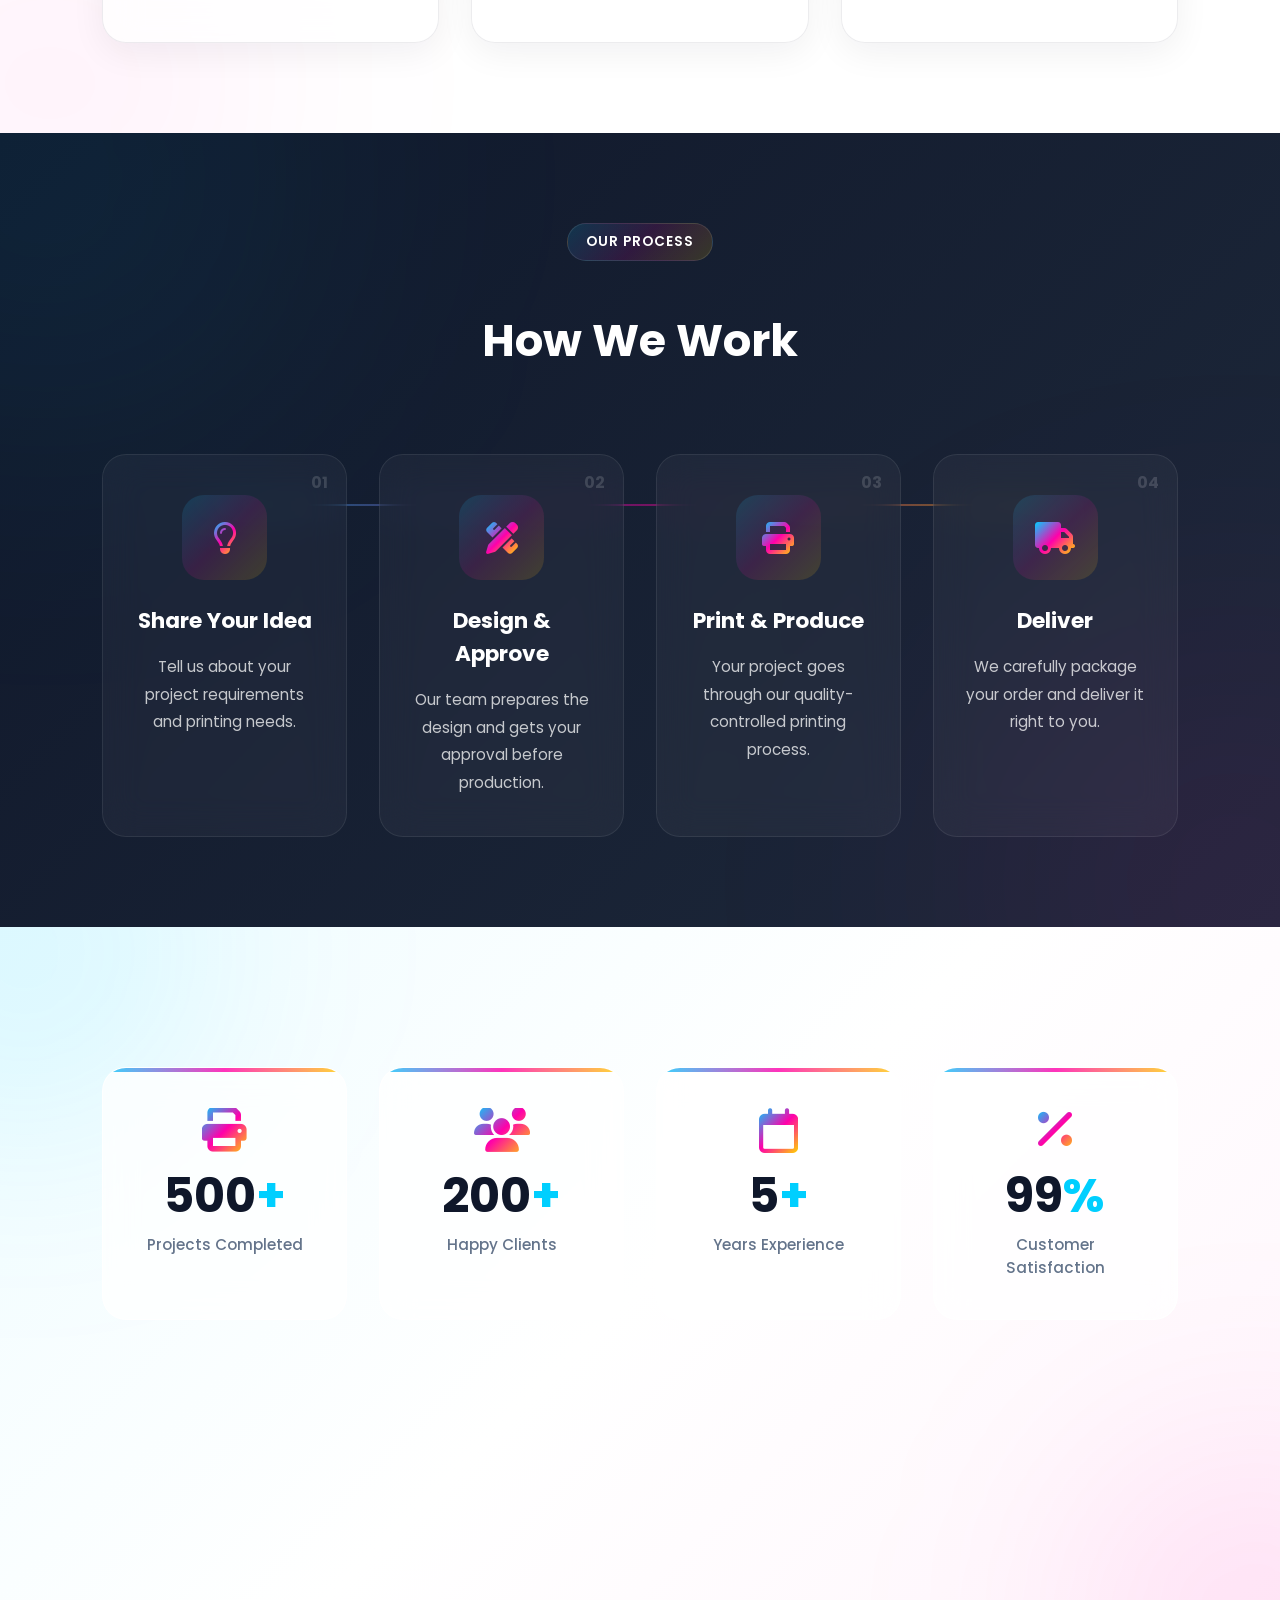
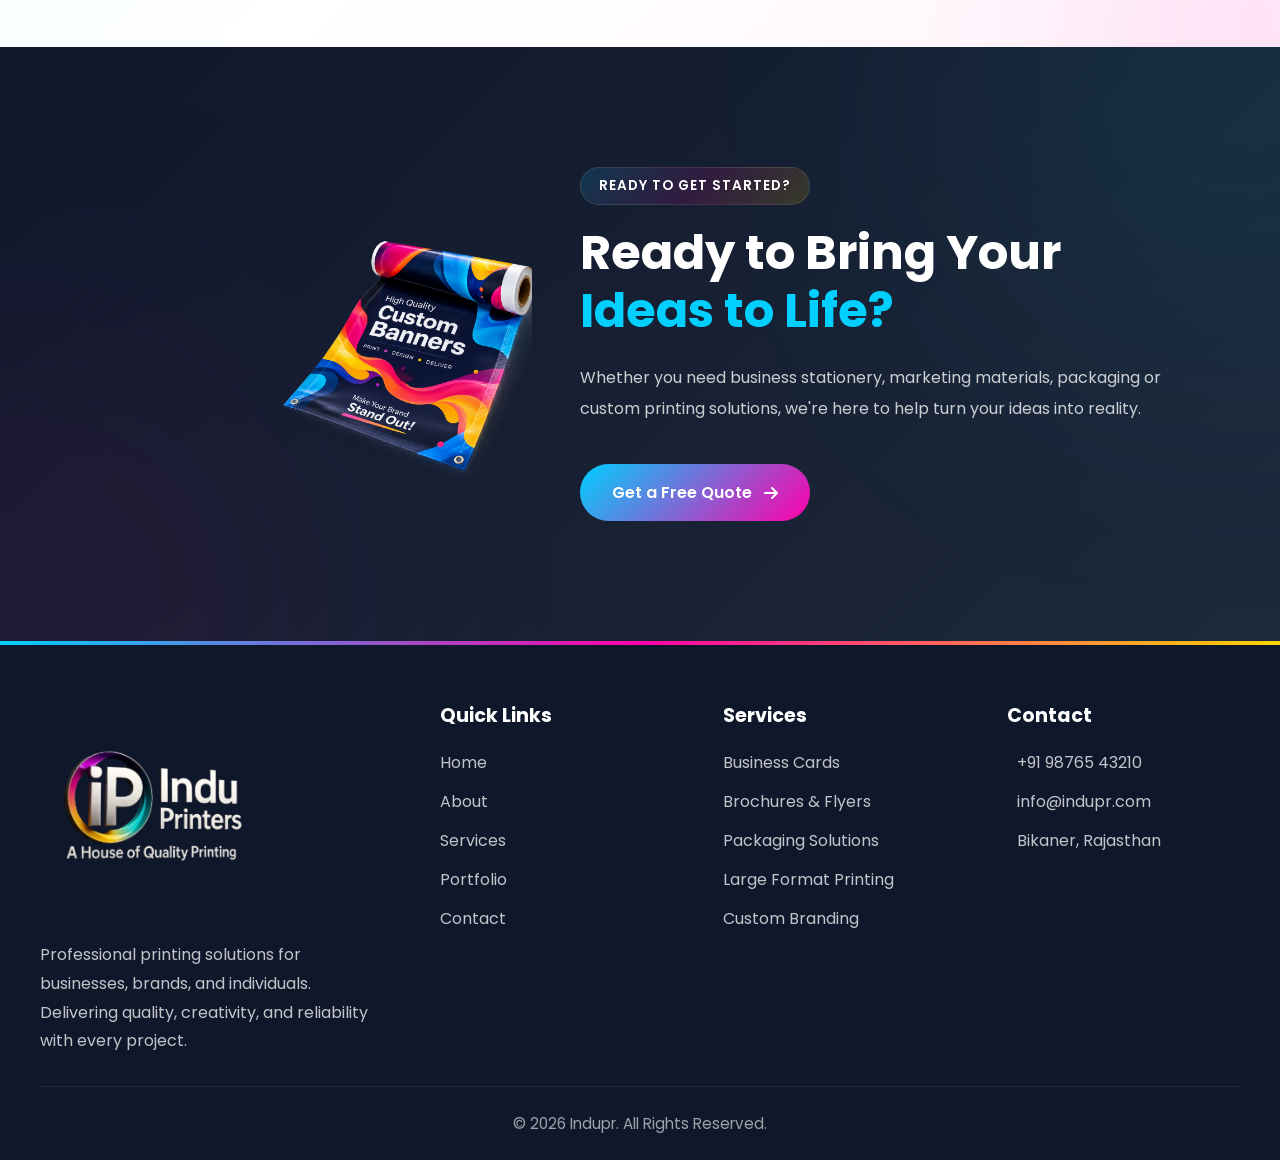
==== commit 0139954e: "about page" ====
--- a/about.html
+++ b/about.html
@@ -20,7 +20,7 @@
         href="https://cdnjs.cloudflare.com/ajax/libs/font-awesome/6.5.2/css/all.min.css">
 
     <!-- CSS -->
-    <link rel="stylesheet" href="about.css">
+    <link rel="stylesheet" href="about 2.css">
 
     
 </head>
@@ -42,8 +42,8 @@
                 <li><a href="index.html" >Home</a></li>
                 <li><a href="about.html" class="active">About</a></li>
                 <li><a href="services.html">Services</a></li>
-                <li><a href="#">Portfolio</a></li>
-                <li><a href="#">Contact</a></li>
+                <li><a href="portfolio.html">Portfolio</a></li>
+                <li><a href="contact.html">Contact</a></li>
             </ul>
 
             <!-- QUOTE BUTTON -->
@@ -74,7 +74,8 @@
 
             <div class="hero-text">
 
-                <span class="section-tag">
+ 
+                <span class="section-tag-dark">
                     ABOUT INDU PR
                 </span>
 
@@ -102,7 +103,7 @@
          COMPANY INTRODUCTION
     ====================================================== -->
 
-    <section class="company-section ">
+    <section class="company-section reveal ">
 
         <div class="container company-grid">
 
@@ -118,7 +119,8 @@
             <!-- Content -->
             <div class="company-content reveal-right">
 
-                <span class="section-tag">
+
+                <span class="section-tag-light">
                     OUR STORY
                 </span>
 
@@ -161,7 +163,7 @@
          MISSION & VISION
     ====================================================== -->
 
-    <section class="mission-section">
+    <section class="mission-section reveal">
 
         <div class="container mission-grid">
 
@@ -215,7 +217,7 @@
 
             <div class="section-heading reveal">
 
-                <span class="section-tag">
+                <span class="section-tag-light">
                     WHY CHOOSE US
                 </span>
 
@@ -346,7 +348,7 @@
 
             <div class="section-heading reveal">
 
-                <span class="section-tag">
+                <span class="section-tag-dark">
                     OUR PROCESS
                 </span>
 
@@ -521,7 +523,7 @@
             <!-- Product Image -->
             <div class="cta-image reveal-left">
 
-                <img src="assets/printing-products.png.png.png"
+                <img src="assets/ChatGPT Image Aug 30, 2026, 12_38_38 AM.png"
                     alt="Printed products">
 
             </div>
@@ -530,7 +532,7 @@
             <!-- CTA Content -->
             <div class="cta-content reveal-right">
 
-                <span class="section-tag">
+                <span class="section-tag-dark">
                     READY TO GET STARTED?
                 </span>
 
@@ -571,7 +573,7 @@
             <div class="footer-column">
 
                 <h3 class="footer-logo">
-                    Indupr
+                    <img src="assets/logo.png" alt="">
                 </h3>
 
                 <p>
--- a/about 2.css
+++ b/about 2.css
@@ -0,0 +1,2957 @@
+/* ===================================
+   GOOGLE FONT
+=================================== */
+
+@import url('https://fonts.googleapis.com/css2?family=Poppins:wght@100;200;300;400;500;600;700;800;900&display=swap');
+
+
+/* ===================================
+   RESET
+=================================== */
+
+* {
+    margin: 0;
+    padding: 0;
+    box-sizing: border-box;
+    font-family: "Poppins", sans-serif;
+}
+
+html {
+    scroll-behavior: smooth;
+}
+
+html,
+body {
+     margin: 0;
+    padding: 0;
+    width: 100%;
+    overflow-x: clip;
+
+}
+
+img,
+video {
+    max-width: 100%;
+    display: block;
+}
+
+
+/* ===================================
+   CMYK BRAND COLORS
+=================================== */
+
+:root {
+
+    /* Primary CMYK */
+
+    --cyan: #00CFFF;
+    --magenta: #FF00AA;
+    --yellow: #FFD500;
+    --black: #0F172A;
+
+    /* Neutrals */
+
+    --white: #FFFFFF;
+    --light-bg: #F8FAFC;
+    --light-gray: #E5E7EB;
+
+    --text-dark: #111827;
+    --text-light: #6B7280;
+
+    /* Brand Usage */
+
+    --primary: var(--cyan);
+    --secondary: var(--magenta);
+    --accent: var(--yellow);
+
+    /* Backgrounds */
+
+    --section-bg: #F8FAFC;
+    --card-bg: #FFFFFF;
+
+    /* Borders */
+
+    --border-color: #E5E7EB;
+
+    /* Gradients */
+
+    --cmyk-gradient: linear-gradient(90deg,
+            var(--cyan),
+            var(--magenta),
+            var(--yellow));
+
+    --cmyk-gradient-soft: linear-gradient(135deg,
+            rgba(0, 207, 255, 0.12),
+            rgba(255, 0, 170, 0.12),
+            rgba(255, 213, 0, 0.12));
+
+    /* Shadows */
+
+    --shadow-sm: 0 4px 12px rgba(0, 0, 0, 0.08);
+
+    --shadow-md: 0 10px 25px rgba(0, 0, 0, 0.12);
+
+    --shadow-lg: 0 20px 40px rgba(0, 0, 0, 0.15);
+
+    /* Radius */
+
+    --radius-sm: 10px;
+    --radius-md: 16px;
+    --radius-lg: 24px;
+
+    /* Transition */
+
+    --transition: all 0.3s ease;
+}
+
+
+/* ===================================
+   GLOBAL BODY
+=================================== */
+
+body {
+    background: var(--white);
+    color: var(--text-dark);
+    animation: pageLoad 0.8s ease;
+}
+
+
+/* ===================================
+   CONTAINER
+=================================== */
+
+.container {
+    width: 100%;
+    max-width: 1200px;
+    margin: 0 auto;
+}
+
+
+/* ===================================
+   SECTION SPACING
+=================================== */
+
+section {
+    position: relative;
+}
+
+.section-padding {
+    padding: 100px 8%;
+}
+
+
+/* ===================================
+   GLOBAL SCROLL ANIMATIONS
+=================================== */
+
+.reveal {
+    opacity: 0;
+    transform: translateY(60px);
+    transition:
+        opacity 1.2s ease,
+        transform 1.2s ease;
+}
+
+.reveal.show {
+    opacity: 1;
+    transform: translateY(0);
+}
+
+.reveal-left {
+    opacity: 0;
+    transform: translateX(-60px);
+    transition: all 1.5s ease-in-out;
+}
+
+.reveal-left.show {
+    opacity: 1;
+    transform: translateX(0);
+}
+
+.reveal-right {
+    opacity: 0;
+    transform: translateX(60px);
+    transition: all 1.5s ease-in-out;
+}
+
+.reveal-right.show {
+    opacity: 1;
+    transform: translateX(0);
+}
+
+
+/* ===================================
+   GLOBAL ANIMATIONS
+=================================== */
+
+@keyframes pageLoad {
+
+    from {
+        opacity: 0;
+    }
+
+    to {
+        opacity: 1;
+    }
+}
+
+@keyframes fadeUp {
+
+    from {
+        opacity: 0;
+        transform: translateY(40px);
+    }
+
+    to {
+        opacity: 1;
+        transform: translateY(0);
+    }
+}
+
+@keyframes pulse {
+
+    0% {
+        transform: translateY(0) scale(0.8);
+        opacity: 0.5;
+    }
+
+    50% {
+        transform: translateY(-12px) scale(1.15);
+        opacity: 1;
+    }
+
+    100% {
+        transform: translateY(0) scale(0.8);
+        opacity: 0.5;
+    }
+}
+
+@keyframes floatOne {
+
+    0%,
+    100% {
+        transform: translate(0, 0);
+    }
+
+    50% {
+        transform: translate(80px, 40px);
+    }
+}
+
+@keyframes floatTwo {
+
+    0%,
+    100% {
+        transform: translate(0, 0);
+    }
+
+    50% {
+        transform: translate(-80px, -40px);
+    }
+}
+
+@keyframes floatThree {
+
+    0%,
+    100% {
+        transform: translateY(0);
+    }
+
+    50% {
+        transform: translateY(-40px);
+    }
+}
+
+@keyframes floatLoader {
+
+    0%,
+    100% {
+        transform: translateY(0);
+    }
+
+    50% {
+        transform: translateY(-10px);
+    }
+}
+
+@keyframes floatGlowOne {
+
+    0%,
+    100% {
+        transform: translate(0, 0);
+    }
+
+    50% {
+        transform: translate(70px, 40px);
+    }
+}
+
+@keyframes floatGlowTwo {
+
+    0%,
+    100% {
+        transform: translate(0, 0);
+    }
+
+    50% {
+        transform: translate(-70px, -40px);
+    }
+}
+
+@keyframes gradientMove {
+
+    from {
+        background-position: 0% center;
+    }
+
+    to {
+        background-position: 300% center;
+    }
+}
+
+@keyframes particleFloat {
+
+    0% {
+        transform: translateY(0);
+        opacity: 0.4;
+    }
+
+    50% {
+        transform: translateY(-35px);
+        opacity: 1;
+    }
+
+    100% {
+        transform: translateY(0);
+        opacity: 0.4;
+    }
+}
+
+@keyframes heroFadeUp {
+
+    from {
+        opacity: 0;
+        transform: translateY(40px);
+    }
+
+    to {
+        opacity: 1;
+        transform: translateY(0);
+    }
+}
+
+/* ===================================
+   LIGHT SECTION TAG
+=================================== */
+
+.section-tag-light {
+    display: inline-block;
+
+    padding: 8px 18px;
+
+     margin-bottom: 30px ;
+
+    border-radius: 50px;
+
+    font-size: 0.85rem;
+    font-weight: 600;
+
+    letter-spacing: 1px;
+    text-transform: uppercase;
+
+    color: #0f172a;
+
+    background:
+        linear-gradient(
+            135deg,
+            rgba(0,207,255,0.10),
+            rgba(255,0,170,0.08),
+            rgba(255,213,0,0.10)
+        );
+
+    border: 1px solid rgba(15,23,42,0.08);
+}
+
+/* ===================================
+   DARK SECTION TAG
+=================================== */
+
+.section-tag-dark {
+    display: inline-block;
+
+    margin-bottom: 30px ;
+
+    padding: 8px 18px;
+
+    border-radius: 50px;
+
+    font-size: 0.85rem;
+    font-weight: 600;
+
+    letter-spacing: 1px;
+    text-transform: uppercase;
+
+    color: #ffffff;
+
+    background:
+        linear-gradient(
+            135deg,
+            rgba(0,207,255,0.15),
+            rgba(255,0,170,0.12),
+            rgba(255,213,0,0.15)
+        );
+
+    border: 1px solid rgba(255,255,255,0.10);
+}
+
+
+/* ===================================
+   STICKY HEADER
+=================================== */
+
+.site-header {
+    width: 100%;
+    position: fixed;
+    top: 0;
+    z-index: 9999;
+}
+
+/* ===================================
+   NAVBAR
+=================================== */
+
+.navbar {
+    width: 100%;
+    height: 90px;
+    padding: 0 3rem;
+
+    display: flex;
+    justify-content: space-between;
+    align-items: center;
+
+    position: relative;
+
+    /* Dark Base */
+    background:
+        linear-gradient(90deg,
+            rgba(0, 207, 255, 0.12),
+            rgba(255, 0, 170, 0.08),
+            rgba(255, 213, 0, 0.12)),
+        #000000;
+
+    backdrop-filter: blur(14px);
+    -webkit-backdrop-filter: blur(14px);
+
+    border-bottom: 1px solid rgba(255, 255, 255, 0.08);
+
+    box-shadow:
+        0 8px 25px rgba(0, 0, 0, 0.25),
+        inset 0 -1px 0 rgba(255, 255, 255, 0.05);
+
+    animation: fadeUp 1s ease-out;
+}
+
+/* ===================================
+   TOP CMYK STRIP
+=================================== */
+
+.navbar::before {
+    content: "";
+
+    position: absolute;
+    top: 0;
+    left: 0;
+
+    width: 100%;
+    height: 3px;
+
+    background: linear-gradient(90deg,
+            #00CFFF,
+            #FF00AA,
+            #FFD500);
+}
+
+/* ===================================
+   LOGO
+=================================== */
+
+.logo {
+    display: flex;
+    align-items: center;
+    text-decoration: none;
+    flex-shrink: 0;
+}
+
+.logo img {
+    height: 120px;
+    width: auto;
+    object-fit: contain;
+    display: block;
+
+    transition: transform 0.3s ease;
+}
+
+.logo img:hover {
+    transform: scale(1.03);
+}
+
+
+
+
+
+/* Mobile */
+@media (max-width: 768px) {
+
+    .logo img {
+        height: 80px;
+    }
+
+}
+
+/* ===================================
+   NAVIGATION LINKS
+=================================== */
+
+.nav-links {
+    display: flex;
+    gap: 2rem;
+
+    list-style: none;
+}
+
+.nav-links a {
+    position: relative;
+
+    text-decoration: none;
+
+    color: rgba(255, 255, 255, 0.9);
+
+    font-size: 1rem;
+    font-weight: 500;
+
+    transition: all 0.3s ease;
+}
+
+/* ===================================
+   HOVER UNDERLINE
+=================================== */
+
+.nav-links a::after {
+    content: "";
+
+    position: absolute;
+
+    left: 50%;
+    bottom: -8px;
+
+    width: 0;
+    height: 3px;
+
+    border-radius: 50px;
+
+    background: linear-gradient(90deg,
+            #00CFFF,
+            #FF00AA,
+            #FFD500);
+
+    transform: translateX(-50%);
+    transition: width 0.3s ease;
+}
+
+.nav-links a:hover {
+    color: #ffffff;
+}
+
+.nav-links a:hover::after {
+    width: 100%;
+}
+
+/* ===================================
+   ACTIVE LINK
+=================================== */
+
+.nav-links a.active {
+    color: #ffffff;
+}
+
+.nav-links a.active::after {
+    width: 100%;
+}
+
+/* ===================================
+   QUOTE BUTTON
+=================================== */
+
+.quote-btn {
+    display: inline-block;
+
+    padding: 14px 28px;
+
+    text-decoration: none;
+
+    color: #ffffff;
+
+    border-radius: 50px;
+
+    font-size: 1rem;
+    font-weight: 600;
+
+    background:
+        linear-gradient(#0f172a, #0f172a) padding-box,
+        linear-gradient(90deg,
+            #00CFFF,
+            #FF00AA,
+            #FFD500) border-box;
+
+    border: 2px solid transparent;
+
+    transition: all 0.3s ease;
+
+    box-shadow:
+        0 8px 25px rgba(255, 0, 170, 0.18);
+}
+
+.quote-btn:hover {
+    transform: translateY(-3px);
+
+    box-shadow:
+        0 12px 30px rgba(255, 0, 170, 0.35);
+
+    color: #ffffff;
+}
+
+/* ===================================
+   HAMBURGER
+=================================== */
+
+.hamburger {
+    display: none;
+
+    width: 40px;
+    height: 40px;
+
+    border: none;
+    background: transparent;
+
+    cursor: pointer;
+
+    flex-direction: column;
+    justify-content: center;
+    align-items: center;
+
+    gap: 5px;
+}
+
+.hamburger span {
+    width: 25px;
+    height: 3px;
+
+    background: #ffffff;
+
+    border-radius: 20px;
+
+    transition: all 0.3s ease;
+}
+
+/* ===================================
+   TABLET
+=================================== */
+
+@media (max-width: 900px) {
+
+    .navbar {
+        padding: 0 2rem;
+    }
+
+    .nav-links {
+        gap: 1.2rem;
+    }
+
+    .quote-btn {
+        padding: 12px 22px;
+    }
+}
+
+/* ===================================
+   MOBILE
+=================================== */
+
+@media (max-width: 600px) {
+
+    .navbar {
+        height: 70px;
+        padding: 0 1.2rem;
+    }
+
+    .logo img {
+        height: 80px;
+    }
+
+
+
+    .hamburger {
+        display: flex;
+    }
+
+    .quote-btn {
+        display: none;
+    }
+
+    .nav-links {
+        display: none;
+
+        position: absolute;
+
+        top: 70px;
+        left: 0;
+
+        width: 100%;
+
+        padding: 2rem 0;
+
+        flex-direction: column;
+        align-items: center;
+
+        gap: 1.5rem;
+
+        background: #0f172a;
+
+        backdrop-filter: blur(15px);
+
+        box-shadow: 0 10px 25px rgba(0, 0, 0, 0.25);
+    }
+
+    .nav-links a {
+        color: #ffffff;
+    }
+
+    .nav-links.active {
+        display: flex;
+    }
+}
+
+/* ===================================
+   ABOUT HERO
+=================================== */
+
+.about-hero {
+    position: relative;
+    min-height: 103vh;
+    width:100%;
+
+    display: flex;
+    justify-content: center;
+    align-items: center;
+
+    text-align: center;
+
+    padding: 90px 8%;
+
+    overflow: hidden;
+
+    animation: fadeUp 1s ease-out;
+    background: #0f172a;
+}
+
+/* ===================================
+   FLOATING CMYK GLOWS
+=================================== */
+
+.about-hero::before {
+    content: "";
+
+    position: absolute;
+
+    width: 450px;
+    height: 450px;
+
+    top: -180px;
+    left: -180px;
+
+    border-radius: 50%;
+
+    background: rgba(0, 207, 255, 0.18);
+
+    filter: blur(120px);
+
+    animation: floatGlowOne 12s ease-in-out infinite;
+
+    z-index: 1;
+}
+
+.about-hero::after {
+    content: "";
+
+    position: absolute;
+
+    width: 500px;
+    height: 500px;
+
+    bottom: -220px;
+    right: -180px;
+
+    border-radius: 50%;
+
+    background: rgba(255, 0, 170, 0.15);
+
+    filter: blur(130px);
+
+    animation: floatGlowTwo 14s ease-in-out infinite;
+
+    z-index: 1;
+}
+
+/* ===================================
+   OVERLAY
+=================================== */
+
+.hero-overlay {
+    position: absolute;
+    inset: 0;
+
+    background:
+        radial-gradient(circle at center,
+            rgba(255, 213, 0, 0.08),
+            transparent 45%);
+
+    z-index: 2;
+}
+
+/* ===================================
+   CONTENT
+=================================== */
+
+.hero-container {
+    position: relative;
+    z-index: 5;
+
+    width: 100%;
+    max-width: 900px;
+
+    margin: 0 auto;
+}
+
+.hero-text {
+    animation: heroFadeUp 1s ease-out;
+}
+
+/* ===================================
+   SECTION TAG
+=================================== */
+
+.hero-text .section-tag {
+    display: inline-block;
+
+    padding: 8px 18px;
+
+    margin-bottom: 1.2rem;
+
+    border-radius: 50px;
+
+    font-size: 0.85rem;
+    font-weight: 600;
+    letter-spacing: 1px;
+
+    color: white;
+
+    background: rgba(255, 255, 255, 0.08);
+
+    border: 1px solid rgba(255, 255, 255, 0.12);
+
+    backdrop-filter: blur(10px);
+}
+
+/* ===================================
+   HEADING
+=================================== */
+
+.hero-text h1 {
+    font-size: clamp(2.4rem, 5vw, 4rem);
+
+    line-height: 1.15;
+
+    font-weight: 700;
+
+    color: white;
+
+    margin-bottom: 1.2rem;
+}
+
+.hero-text h1 span {
+    background: linear-gradient(90deg,
+            #00cfff,
+            #ff00aa,
+            #ffd500,
+            #00cfff);
+
+    background-size: 300% auto;
+
+    -webkit-background-clip: text;
+    -webkit-text-fill-color: transparent;
+
+    animation: gradientMove 6s linear infinite;
+}
+
+/* ===================================
+   DESCRIPTION
+=================================== */
+
+.hero-text p {
+    max-width: 650px;
+
+    margin: 0 auto;
+
+    font-size: 1rem;
+
+    line-height: 1.8;
+
+    color: rgba(255, 255, 255, 0.80);
+}
+
+/* ===================================
+   PARTICLES
+=================================== */
+
+.hero-particles span {
+    position: absolute;
+
+    border-radius: 50%;
+
+    animation: particleFloat 10s linear infinite;
+
+    z-index: 3;
+}
+
+.hero-particles span:nth-child(1) {
+    width: 12px;
+    height: 12px;
+
+    background: #00cfff;
+
+    top: 20%;
+    left: 15%;
+}
+
+.hero-particles span:nth-child(2) {
+    width: 10px;
+    height: 10px;
+
+    background: #ff00aa;
+
+    top: 70%;
+    left: 20%;
+}
+
+.hero-particles span:nth-child(3) {
+    width: 14px;
+    height: 14px;
+
+    background: #ffd500;
+
+    top: 30%;
+    right: 15%;
+}
+
+.hero-particles span:nth-child(4) {
+    width: 10px;
+    height: 10px;
+
+    background: #00cfff;
+
+    top: 75%;
+    right: 20%;
+}
+
+
+
+/* ===================================
+   RESPONSIVE
+=================================== */
+
+@media (max-width: 768px) {
+
+    .about-hero {
+        min-height: 100vh;
+        padding: 5rem 6%;
+    }
+
+    .hero-text h1 {
+        font-size: 2.2rem;
+    }
+
+    .hero-text p {
+        font-size: 0.95rem;
+    }
+}
+
+/* ===================================
+   COMPANY SECTION
+=================================== */
+
+.company-section {
+    padding: 90px 8%;
+    background: #f8fafc;
+    position: relative;
+    overflow: hidden;
+}
+
+/* ===================================
+   CMYK BACKGROUND GLOWS
+=================================== */
+
+.company-section::before {
+    content: "";
+
+    position: absolute;
+
+    top: -200px;
+    right: -200px;
+
+    width: 500px;
+    height: 500px;
+
+    border-radius: 50%;
+
+    background: rgba(0, 207, 255, 0.08);
+
+    filter: blur(140px);
+}
+
+.company-section::after {
+    content: "";
+
+    position: absolute;
+
+    bottom: -200px;
+    left: -200px;
+
+    width: 500px;
+    height: 500px;
+
+    border-radius: 50%;
+
+    background: rgba(255, 0, 170, 0.08);
+
+    filter: blur(140px);
+}
+
+/* ===================================
+   GRID
+=================================== */
+
+.company-grid {
+    display: grid;
+    grid-template-columns: 0.9fr 1.1fr;
+
+    gap: 4rem;
+
+    align-items: center;
+
+    position: relative;
+    z-index: 2;
+}
+
+/* ===================================
+   IMAGE WRAPPER
+=================================== */
+
+.company-image {
+    position: relative;
+
+    display: flex;
+    justify-content: center;
+}
+
+/* Animated Gradient Ring */
+
+.company-image::before {
+    content: "";
+
+    position: absolute;
+
+    inset: -12px;
+
+    border-radius: 32px;
+
+    background: linear-gradient(135deg,
+            #00cfff,
+            #ff00aa,
+            #ffd500,
+            #00cfff);
+
+    background-size: 300% 300%;
+
+    animation: gradientBorder 8s linear infinite;
+
+    z-index: 1;
+}
+
+/* Glow Behind Image */
+
+.company-image::after {
+    content: "";
+
+    position: absolute;
+
+    width: 280px;
+    height: 280px;
+
+    background: linear-gradient(135deg,
+            rgba(0, 207, 255, 0.25),
+            rgba(255, 0, 170, 0.20),
+            rgba(255, 213, 0, 0.20));
+
+    border-radius: 50%;
+
+    filter: blur(80px);
+
+    z-index: 0;
+
+    animation: floatGlow 6s ease-in-out infinite;
+}
+
+/* ===================================
+   IMAGE
+=================================== */
+
+.company-image img {
+    position: relative;
+    z-index: 2;
+
+    width: 100%;
+    max-width: 420px;
+
+    height: 320px;
+
+    object-fit: cover;
+
+    border-radius: 28px;
+
+    background: white;
+
+    padding: 8px;
+
+    box-shadow:
+        0 25px 60px rgba(15, 23, 42, 0.15);
+
+    animation: floatImage 6s ease-in-out infinite;
+}
+
+/* ===================================
+   CONTENT
+=================================== */
+
+.company-content {
+    max-width: 700px;
+}
+
+.company-content .section-tag {
+    display: inline-block;
+
+    padding: 10px 18px;
+
+    border-radius: 50px;
+
+    background: rgba(0, 207, 255, 0.08);
+
+    color: #0f172a;
+
+    font-size: 0.85rem;
+    font-weight: 600;
+
+    margin-bottom: 1rem;
+}
+
+.company-content h2 {
+    font-size: 3rem;
+
+    line-height: 1.15;
+
+    color: #0f172a;
+
+    margin-bottom: 1.5rem;
+}
+
+.company-content h2 span {
+    background: linear-gradient(90deg,
+            #00cfff,
+            #ff00aa,
+            #ffd500);
+
+    -webkit-background-clip: text;
+    -webkit-text-fill-color: transparent;
+}
+
+.company-content p {
+    font-size: 1rem;
+
+    line-height: 1.9;
+
+    color: #64748b;
+
+    margin-bottom: 1rem;
+}
+
+/* ===================================
+   BUTTON
+=================================== */
+
+.primary-btn {
+    display: inline-flex;
+    align-items: center;
+    gap: 10px;
+
+    margin-top: 1rem;
+
+    padding: 14px 28px;
+
+    text-decoration: none;
+
+    border-radius: 50px;
+
+    font-weight: 600;
+
+    color: #111827;
+
+    background: white;
+
+    border: 2px solid transparent;
+
+    background-image:
+        linear-gradient(white, white),
+        linear-gradient(90deg,
+            #00cfff,
+            #ff00aa,
+            #ffd500);
+
+    background-origin: border-box;
+    background-clip: padding-box, border-box;
+
+    transition: 0.3s ease;
+
+    box-shadow:
+        0 10px 25px rgba(255, 0, 170, 0.12);
+}
+
+.primary-btn:hover {
+    transform: translateY(-4px);
+
+    box-shadow:
+        0 18px 40px rgba(255, 0, 170, 0.20);
+}
+
+.primary-btn i {
+    transition: 0.3s ease;
+}
+
+.primary-btn:hover i {
+    transform: translateX(5px);
+}
+
+/* ===================================
+   ANIMATIONS
+=================================== */
+
+@keyframes gradientBorder {
+
+    0% {
+        background-position: 0% 50%;
+    }
+
+    100% {
+        background-position: 300% 50%;
+    }
+}
+
+@keyframes floatImage {
+
+    0%,
+    100% {
+        transform: translateY(0);
+    }
+
+    50% {
+        transform: translateY(-12px);
+    }
+}
+
+@keyframes floatGlow {
+
+    0%,
+    100% {
+        transform: translateY(0);
+    }
+
+    50% {
+        transform: translateY(-20px);
+    }
+}
+
+/* ===================================
+   RESPONSIVE
+=================================== */
+
+@media (max-width: 992px) {
+
+    .company-grid {
+        grid-template-columns: 1fr;
+    }
+
+    .company-content {
+        max-width: 100%;
+    }
+
+    .company-content h2 {
+        font-size: 2.3rem;
+    }
+
+    .company-image img {
+        max-width: 500px;
+    }
+}
+
+@media (max-width: 768px) {
+
+    .company-section {
+        padding: 70px 6%;
+    }
+
+    .company-content h2 {
+        font-size: 2rem;
+    }
+
+    .company-image img {
+        height: 280px;
+    }
+}
+
+/* ===================================
+   MISSION & VISION SECTION
+=================================== */
+
+.mission-section {
+    padding: 100px 8%;
+
+    background:
+        linear-gradient(
+            135deg,
+            rgba(0, 207, 255, 0.04),
+            rgba(255, 0, 170, 0.03),
+            rgba(255, 213, 0, 0.04)
+        ),
+        #f8fafc;
+
+    border-top: 1px solid rgba(15, 23, 42, 0.06);
+
+    position: relative;
+    overflow: hidden;
+}
+
+/* ===================================
+   BACKGROUND GLOWS
+=================================== */
+
+.mission-section::before {
+    content: "";
+    position: absolute;
+
+    width: 500px;
+    height: 500px;
+
+    top: -220px;
+    left: -220px;
+
+    border-radius: 50%;
+
+    background: rgba(0, 207, 255, 0.12);
+
+    filter: blur(150px);
+
+    pointer-events: none;
+}
+
+.mission-section::after {
+    content: "";
+    position: absolute;
+
+    width: 500px;
+    height: 500px;
+
+    bottom: -220px;
+    right: -220px;
+
+    border-radius: 50%;
+
+    background: rgba(255, 0, 170, 0.12);
+
+    filter: blur(150px);
+
+    pointer-events: none;
+}
+
+/* ===================================
+   GRID
+=================================== */
+
+.mission-grid {
+    display: grid;
+    grid-template-columns: repeat(2, 1fr);
+
+    gap: 4rem;
+
+    position: relative;
+    z-index: 2;
+}
+
+/* ===================================
+   CARD
+=================================== */
+
+.mission-card {
+    position: relative;
+
+    padding: 3rem;
+
+    border-radius: 28px;
+
+    overflow: hidden;
+
+    background: linear-gradient(
+        135deg,
+        rgba(15, 23, 42, 0.92),
+        rgba(30, 41, 59, 0.88)
+    );
+
+    backdrop-filter: blur(18px);
+    -webkit-backdrop-filter: blur(18px);
+
+    border: 1px solid rgba(255,255,255,0.08);
+
+    box-shadow:
+        0 20px 50px rgba(15,23,42,0.12);
+
+    transition: all 0.4s ease;
+}
+
+/* ===================================
+   INNER GLOW
+=================================== */
+
+.mission-card::before {
+    content: "";
+
+    position: absolute;
+    inset: 0;
+
+    background:
+        radial-gradient(
+            circle at top left,
+            rgba(0,207,255,0.15),
+            transparent 40%
+        ),
+        radial-gradient(
+            circle at bottom right,
+            rgba(255,0,170,0.15),
+            transparent 40%
+        );
+
+    pointer-events: none;
+
+    transition: all 0.4s ease;
+}
+
+/* ===================================
+   CMYK TOP BORDER
+=================================== */
+
+.mission-card::after {
+    content: "";
+
+    position: absolute;
+
+    top: 0;
+    left: 0;
+
+    width: 100%;
+    height: 4px;
+
+    background: linear-gradient(
+        90deg,
+        #00cfff,
+        #ff00aa,
+        #ffd500
+    );
+
+    transition: all 0.4s ease;
+}
+
+/* ===================================
+   CARD HOVER
+=================================== */
+
+.mission-card:hover {
+    transform: translateY(-6px) scale(1.01);
+
+    border-color: rgba(255,255,255,0.15);
+
+    box-shadow:
+        0 25px 60px rgba(15,23,42,0.18);
+}
+
+.mission-card:hover::before {
+    background:
+        radial-gradient(
+            circle at top left,
+            rgba(0,207,255,0.22),
+            transparent 40%
+        ),
+        radial-gradient(
+            circle at bottom right,
+            rgba(255,0,170,0.22),
+            transparent 40%
+        );
+}
+
+/* ===================================
+   GLOWING TOP BORDER
+=================================== */
+
+.mission-card:hover::after {
+    height: 5px;
+
+    box-shadow:
+        0 0 10px rgba(0,207,255,0.8),
+        0 0 20px rgba(255,0,170,0.6),
+        0 0 30px rgba(255,213,0,0.5);
+}
+
+/* ===================================
+   ICON
+=================================== */
+
+.card-icon {
+    width: 80px;
+    height: 80px;
+
+    display: flex;
+    justify-content: center;
+    align-items: center;
+
+    margin-bottom: 1.8rem;
+
+    border-radius: 22px;
+
+    position: relative;
+
+    background: rgba(255,255,255,0.05);
+
+    border: 1px solid rgba(255,255,255,0.08);
+
+    transition: all 0.4s ease;
+}
+
+/* Glow Behind Icon */
+
+.card-icon::before {
+    content: "";
+
+    position: absolute;
+
+    inset: -8px;
+
+    border-radius: 26px;
+
+    background: linear-gradient(
+        135deg,
+        rgba(0,207,255,0.20),
+        rgba(255,0,170,0.18),
+        rgba(255,213,0,0.20)
+    );
+
+    filter: blur(18px);
+
+    z-index: -1;
+}
+
+.card-icon i {
+    font-size: 2rem;
+
+    background: linear-gradient(
+        135deg,
+        #00cfff,
+        #ff00aa,
+        #ffd500
+    );
+
+    -webkit-background-clip: text;
+    -webkit-text-fill-color: transparent;
+
+    transition: all 0.4s ease;
+}
+
+/* ===================================
+   ICON HOVER
+=================================== */
+
+.mission-card:hover .card-icon {
+    transform: translateY(-2px);
+
+    background: rgba(255,255,255,0.08);
+
+    border-color: rgba(255,255,255,0.15);
+}
+
+.mission-card:hover .card-icon i {
+    transform: scale(1.1);
+}
+
+/* ===================================
+   TITLE
+=================================== */
+
+.mission-card h3 {
+    color: #ffffff;
+
+    font-size: 1.8rem;
+    font-weight: 700;
+
+    margin-bottom: 1rem;
+
+    transition: all 0.3s ease;
+}
+
+.mission-card:hover h3 {
+    letter-spacing: 0.5px;
+}
+
+/* ===================================
+   TEXT
+=================================== */
+
+.mission-card p {
+    color: rgba(255,255,255,0.82);
+
+    font-size: 1rem;
+
+    line-height: 1.9;
+}
+
+/* ===================================
+   RESPONSIVE
+=================================== */
+
+@media (max-width: 900px) {
+
+    .mission-grid {
+        grid-template-columns: 1fr;
+    }
+
+    .mission-card {
+        padding: 2.5rem;
+    }
+}
+
+@media (max-width: 768px) {
+
+    .mission-section {
+        padding: 80px 6%;
+    }
+
+    .mission-card {
+        padding: 2rem;
+    }
+
+    .mission-card h3 {
+        font-size: 1.5rem;
+    }
+
+    .card-icon {
+        width: 70px;
+        height: 70px;
+    }
+
+    .card-icon i {
+        font-size: 1.7rem;
+    }
+}
+
+/* ===================================
+   WHY CHOOSE US SECTION
+=================================== */
+
+.why-section {
+    padding: 90px 8%;
+
+    background: #ffffff;
+
+    position: relative;
+    overflow: hidden;
+    
+}
+
+
+/* ===================================
+   BACKGROUND EFFECTS
+=================================== */
+
+.why-section::before {
+    content: "";
+
+    position: absolute;
+
+    width: 400px;
+    height: 400px;
+
+    top: -150px;
+    right: -150px;
+
+    border-radius: 50%;
+
+    background: rgba(0, 207, 255, 0.08);
+
+    filter: blur(130px);
+}
+
+.why-section::after {
+    content: "";
+
+    position: absolute;
+
+    width: 400px;
+    height: 400px;
+
+    bottom: -150px;
+    left: -150px;
+
+    border-radius: 50%;
+
+    background: rgba(255, 0, 170, 0.06);
+
+    filter: blur(130px);
+}
+
+/* ===================================
+   SECTION HEADING
+=================================== */
+
+.section-heading {
+    text-align: center;
+
+    max-width: 750px;
+
+    margin: 0 auto 4rem;
+
+    position: relative;
+    z-index: 2;
+}
+
+.section-heading h2 {
+    font-size: 2.8rem;
+    font-weight: 700;
+
+    color: var(--text-dark);
+
+    margin-top: 1rem;
+}
+
+/* ===================================
+   FEATURES GRID
+=================================== */
+
+.features-grid {
+    display: grid;
+
+    grid-template-columns: repeat(3, 1fr);
+
+    gap: 2rem;
+
+    position: relative;
+    z-index: 2;
+}
+
+/* ===================================
+   FEATURE CARD
+=================================== */
+
+.feature-card {
+    background: rgba(255,255,255,0.75);
+
+    backdrop-filter: blur(18px);
+    -webkit-backdrop-filter: blur(18px);
+
+    border: 1px solid rgba(15,23,42,0.08);
+
+    border-radius: 24px;
+
+    padding: 2.5rem;
+
+    text-align: center;
+
+    position: relative;
+    overflow: hidden;
+
+    transition: all 0.4s ease;
+
+    box-shadow:
+        0 10px 35px rgba(15,23,42,0.06);
+}
+
+/* ===================================
+   CARD TOP BORDER
+=================================== */
+
+.feature-card::before {
+    content: "";
+
+    position: absolute;
+
+    top: 0;
+    left: 0;
+
+    width: 100%;
+    height: 4px;
+
+    background: linear-gradient(
+        90deg,
+        #00cfff,
+        #ff00aa,
+        #ffd500
+    );
+
+    opacity: 0.8;
+
+    transition: all 0.4s ease;
+}
+
+/* ===================================
+   HOVER EFFECT
+=================================== */
+
+.feature-card:hover {
+    transform: translateY(-8px);
+
+    box-shadow:
+        0 25px 60px rgba(15,23,42,0.12);
+}
+
+.feature-card:hover::before {
+    box-shadow:
+        0 0 12px rgba(0,207,255,0.7),
+        0 0 20px rgba(255,0,170,0.5);
+}
+
+/* ===================================
+   ICON
+=================================== */
+
+.feature-icon {
+    width: 85px;
+    height: 85px;
+
+    margin: 0 auto 1.5rem;
+
+    display: flex;
+    justify-content: center;
+    align-items: center;
+
+    border-radius: 22px;
+
+    position: relative;
+
+    background:
+        linear-gradient(
+            135deg,
+            rgba(0,207,255,0.10),
+            rgba(255,0,170,0.08),
+            rgba(255,213,0,0.10)
+        );
+
+    transition: all 0.4s ease;
+}
+
+.feature-icon i {
+    font-size: 2rem;
+
+    background: linear-gradient(
+        135deg,
+        #00cfff,
+        #ff00aa,
+        #ffd500
+    );
+
+    -webkit-background-clip: text;
+    -webkit-text-fill-color: transparent;
+
+    transition: all 0.4s ease;
+}
+
+.feature-card:hover .feature-icon {
+    transform: translateY(-4px);
+}
+
+.feature-card:hover .feature-icon i {
+    transform: scale(1.1);
+}
+
+/* ===================================
+   TITLE
+=================================== */
+
+.feature-card h3 {
+    font-size: 1.35rem;
+    font-weight: 700;
+
+    color: var(--text-dark);
+
+    margin-bottom: 1rem;
+}
+
+/* ===================================
+   TEXT
+=================================== */
+
+.feature-card p {
+    color: #64748b;
+
+    line-height: 1.8;
+
+    font-size: 0.95rem;
+}
+
+
+
+/* ===================================
+   RESPONSIVE
+=================================== */
+
+@media (max-width: 992px) {
+
+    .features-grid {
+        grid-template-columns: repeat(2, 1fr);
+    }
+}
+
+@media (max-width: 768px) {
+
+    .why-section {
+        padding: 80px 6%;
+    }
+
+    .features-grid {
+        grid-template-columns: 1fr;
+    }
+
+    .section-heading h2 {
+        font-size: 2.2rem;
+    }
+}
+
+/* ===================================
+   HOW WE WORK SECTION
+=================================== */
+
+.process-section {
+    padding: 90px 8%;
+
+    background:
+        linear-gradient(
+            135deg,
+            #0f172a,
+            #1e293b
+        );
+
+    position: relative;
+    overflow: hidden;
+}
+
+
+/* ===================================
+   BACKGROUND GLOWS
+=================================== */
+
+.process-section::before {
+    content: "";
+    position: absolute;
+
+    width: 450px;
+    height: 450px;
+
+    top: -180px;
+    left: -180px;
+
+    border-radius: 50%;
+
+    background: rgba(0,207,255,0.10);
+
+    filter: blur(140px);
+}
+
+.process-section::after {
+    content: "";
+    position: absolute;
+
+    width: 450px;
+    height: 450px;
+
+    bottom: -180px;
+    right: -180px;
+
+    border-radius: 50%;
+
+    background: rgba(255,0,170,0.10);
+
+    filter: blur(140px);
+}
+
+/* ===================================
+   SECTION HEADING
+=================================== */
+
+.process-section .section-heading {
+    text-align: center;
+    margin-bottom: 5rem;
+
+    position: relative;
+    z-index: 2;
+}
+
+.process-section .section-heading h2 {
+    color: #ffffff;
+    font-size: 2.8rem;
+    font-weight: 700;
+
+    margin-top: 1rem;
+}
+
+/* ===================================
+   PROCESS GRID
+=================================== */
+
+.process-wrapper {
+    display: grid;
+
+    grid-template-columns: repeat(4, 1fr);
+
+    gap: 2rem;
+
+    position: relative;
+    z-index: 2;
+}
+
+/* ===================================
+   CONNECTING LINE
+=================================== */
+
+.process-wrapper::before {
+    content: "";
+
+    position: absolute;
+
+    top: 50px;
+    left: 10%;
+
+    width: 80%;
+    height: 2px;
+
+    background:
+        linear-gradient(
+            90deg,
+            #00cfff,
+            #ff00aa,
+            #ffd500
+        );
+
+    opacity: 0.4;
+
+    z-index: 0;
+}
+
+/* ===================================
+   PROCESS CARD
+=================================== */
+
+.process-item {
+    position: relative;
+
+    text-align: center;
+
+    padding: 2.5rem 2rem;
+
+    border-radius: 24px;
+
+    background: rgba(255,255,255,0.04);
+
+    backdrop-filter: blur(18px);
+    -webkit-backdrop-filter: blur(18px);
+
+    border: 1px solid rgba(255,255,255,0.08);
+
+    overflow: hidden;
+
+    transition: all 0.4s ease;
+
+    z-index: 2;
+}
+
+/* ===================================
+   PREMIUM BORDER EFFECT
+=================================== */
+
+.process-item::before {
+    content: "";
+
+    position: absolute;
+    inset: 0;
+
+    padding: 1px;
+
+    border-radius: 24px;
+
+    background:
+        linear-gradient(
+            135deg,
+            rgba(0,207,255,0.8),
+            rgba(255,0,170,0.8),
+            rgba(255,213,0,0.8)
+        );
+
+    -webkit-mask:
+        linear-gradient(#fff 0 0) content-box,
+        linear-gradient(#fff 0 0);
+
+    -webkit-mask-composite: xor;
+
+    mask-composite: exclude;
+
+    opacity: 0;
+
+    transition: all 0.4s ease;
+}
+
+/* ===================================
+   CARD HOVER
+=================================== */
+
+.process-item:hover {
+    transform: translateY(-6px);
+
+    box-shadow:
+        0 20px 50px rgba(0,0,0,0.25);
+}
+
+.process-item:hover::before {
+    opacity: 1;
+}
+
+/* ===================================
+   STEP NUMBER
+=================================== */
+
+.process-number {
+    position: absolute;
+
+    top: 15px;
+    right: 18px;
+
+    font-size: 1rem;
+    font-weight: 700;
+
+    color: rgba(255,255,255,0.15);
+}
+
+/* ===================================
+   ICON
+=================================== */
+
+.process-icon {
+    width: 85px;
+    height: 85px;
+
+    margin: 0 auto 1.5rem;
+
+    display: flex;
+    justify-content: center;
+    align-items: center;
+
+    border-radius: 22px;
+
+    background:
+        linear-gradient(
+            135deg,
+            rgba(0,207,255,0.15),
+            rgba(255,0,170,0.12),
+            rgba(255,213,0,0.15)
+        );
+
+    transition: all 0.4s ease;
+}
+
+.process-icon i {
+    font-size: 2rem;
+
+    background:
+        linear-gradient(
+            135deg,
+            #00cfff,
+            #ff00aa,
+            #ffd500
+        );
+
+    -webkit-background-clip: text;
+    -webkit-text-fill-color: transparent;
+
+    transition: all 0.4s ease;
+}
+
+.process-item:hover .process-icon {
+    transform: translateY(-4px);
+}
+
+.process-item:hover .process-icon i {
+    transform: scale(1.1);
+}
+
+/* ===================================
+   TITLE
+=================================== */
+
+.process-item h3 {
+    color: #ffffff;
+
+    font-size: 1.35rem;
+
+    margin-bottom: 1rem;
+}
+
+/* ===================================
+   TEXT
+=================================== */
+
+.process-item p {
+    color: rgba(255,255,255,0.75);
+
+    line-height: 1.8;
+
+    font-size: 0.95rem;
+}
+
+/* ===================================
+   RESPONSIVE
+=================================== */
+
+@media (max-width: 992px) {
+
+    .process-wrapper {
+        grid-template-columns: repeat(2, 1fr);
+    }
+
+    .process-wrapper::before {
+        display: none;
+    }
+}
+
+@media (max-width: 768px) {
+
+    .process-section {
+        padding: 80px 6%;
+    }
+
+    .process-wrapper {
+        grid-template-columns: 1fr;
+    }
+
+    .process-section .section-heading h2 {
+        font-size: 2.2rem;
+    }
+}
+
+/* ===================================
+   STATISTICS SECTION
+=================================== */
+
+.stats-section {
+    padding: 110px 8%;
+    padding-top: 140px;
+
+    position: relative;
+    overflow: hidden;
+
+    background:
+        linear-gradient(
+            135deg,
+            rgba(0,207,255,0.06),
+            rgba(255,255,255,1),
+            rgba(255,0,170,0.04)
+        );
+    height: 80vh;
+}
+
+/* ===================================
+   BACKGROUND GLOWS
+=================================== */
+
+.stats-section::before {
+    content: "";
+
+    position: absolute;
+
+    width: 350px;
+    height: 350px;
+
+    top: -150px;
+    left: -150px;
+
+    border-radius: 50%;
+
+    background: rgba(0,207,255,0.12);
+
+    filter: blur(120px);
+}
+
+.stats-section::after {
+    content: "";
+
+    position: absolute;
+
+    width: 350px;
+    height: 350px;
+
+    bottom: -150px;
+    right: -150px;
+
+    border-radius: 50%;
+
+    background: rgba(255,0,170,0.10);
+
+    filter: blur(120px);
+}
+
+/* ===================================
+   GRID
+=================================== */
+
+.stats-grid {
+    display: grid;
+
+    grid-template-columns: repeat(4, 1fr);
+
+    gap: 2rem;
+
+    position: relative;
+    z-index: 2;
+}
+
+/* ===================================
+   CARD
+=================================== */
+
+.stat-item {
+    position: relative;
+
+    padding: 2.5rem 2rem;
+
+    text-align: center;
+
+    border-radius: 24px;
+
+    background:
+        rgba(255,255,255,0.75);
+
+    backdrop-filter: blur(16px);
+    -webkit-backdrop-filter: blur(16px);
+
+    border: 1px solid rgba(255,255,255,0.8);
+
+    overflow: hidden;
+
+    transition: all 0.4s ease;
+}
+
+/* ===================================
+   TOP GRADIENT BORDER
+=================================== */
+
+.stat-item::before {
+    content: "";
+
+    position: absolute;
+
+    top: 0;
+    left: 0;
+
+    width: 100%;
+    height: 4px;
+
+    background:
+        linear-gradient(
+            90deg,
+            #00cfff,
+            #ff00aa,
+            #ffd500
+        );
+
+    opacity: 0.8;
+
+    transition: all 0.4s ease;
+}
+
+/* ===================================
+   HOVER
+=================================== */
+
+.stat-item:hover {
+    transform: translateY(-8px);
+
+    box-shadow:
+        0 25px 60px rgba(15,23,42,0.12);
+}
+
+.stat-item:hover::before {
+    box-shadow:
+        0 0 15px rgba(0,207,255,0.5),
+        0 0 25px rgba(255,0,170,0.3);
+}
+
+/* ===================================
+   ICON
+=================================== */
+
+.stat-item i {
+    font-size: 2.8rem;
+
+    margin-bottom: 1.2rem;
+
+    background:
+        linear-gradient(
+            135deg,
+            #00cfff,
+            #ff00aa,
+            #ffd500
+        );
+
+    -webkit-background-clip: text;
+    -webkit-text-fill-color: transparent;
+
+    
+}
+
+
+/* ===================================
+   NUMBER
+=================================== */
+
+.stat-item h2 {
+    font-size: 3rem;
+    font-weight: 700;
+
+    color: #0f172a;
+
+    line-height: 1;
+}
+
+.stat-item h2 span {
+    color: #00cfff;
+}
+
+/* ===================================
+   LABEL
+=================================== */
+
+.stat-item p {
+    margin-top: 0.8rem;
+
+    color: #64748b;
+
+    font-size: 0.95rem;
+
+    font-weight: 500;
+}
+
+/* ===================================
+   RESPONSIVE
+=================================== */
+
+@media (max-width: 992px) {
+
+    .stats-grid {
+        grid-template-columns: repeat(2, 1fr);
+    }
+}
+
+@media (max-width: 768px) {
+
+    .stats-section {
+        padding: 80px 6%;
+        height: 90vh;
+    }
+
+    .stats-grid {
+        grid-template-columns: 1fr;
+    }
+
+    .stat-item h2 {
+        font-size: 2.4rem;
+    }
+
+}
+
+/* ===================================
+   CTA SECTION
+=================================== */
+
+.cta-section {
+    padding: 120px 8%;
+
+    background:
+        linear-gradient(
+            135deg,
+            #0f172a,
+            #1e293b
+        );
+
+    position: relative;
+    overflow: hidden;
+}
+
+/* ===================================
+   BACKGROUND GLOWS
+=================================== */
+
+.cta-section::before {
+    content: "";
+
+    position: absolute;
+
+    width: 450px;
+    height: 450px;
+
+    top: -200px;
+    right: -200px;
+
+    border-radius: 50%;
+
+    background: rgba(0, 207, 255, 0.12);
+
+    filter: blur(150px);
+}
+
+.cta-section::after {
+    content: "";
+
+    position: absolute;
+
+    width: 450px;
+    height: 450px;
+
+    bottom: -200px;
+    left: -200px;
+
+    border-radius: 50%;
+
+    background: rgba(255, 0, 170, 0.10);
+
+    filter: blur(150px);
+}
+
+/* ===================================
+   CTA GRID
+=================================== */
+
+.cta-grid {
+    display: grid;
+
+    grid-template-columns: auto 1fr;
+
+    align-items: center;
+
+    gap: 3rem;
+
+    position: relative;
+    z-index: 2;
+}
+
+/* ===================================
+   CTA IMAGE
+=================================== */
+
+.cta-image {
+    display: flex;
+    align-items: center;
+    justify-content: flex-end;
+}
+
+.cta-image img {
+    width: 100%;
+    max-width: 430px;
+
+    display: block;
+
+    animation: floatImage 5s ease-in-out infinite;
+}
+
+@keyframes floatImage {
+
+    0% {
+        transform: translateY(0);
+    }
+
+    50% {
+        transform: translateY(-12px);
+    }
+
+    100% {
+        transform: translateY(0);
+    }
+}
+
+/* ===================================
+   CTA CONTENT
+=================================== */
+
+.cta-content {
+    max-width: 600px;
+}
+
+.cta-content .section-tag-dark {
+    margin-bottom: 1.2rem;
+}
+
+.cta-content h2 {
+    font-size: 3rem;
+    line-height: 1.2;
+
+    color: #ffffff;
+
+    margin-bottom: 1.5rem;
+}
+
+.cta-content h2 span {
+    color: #00cfff;
+}
+
+.cta-content p {
+    color: rgba(255,255,255,0.78);
+
+    line-height: 1.9;
+
+    margin-bottom: 2.5rem;
+
+    font-size: 1rem;
+}
+
+/* ===================================
+   CTA BUTTON
+=================================== */
+
+.cta-btn {
+    display: inline-flex;
+
+    align-items: center;
+    gap: 12px;
+
+    padding: 16px 32px;
+
+    border-radius: 50px;
+
+    text-decoration: none;
+
+    font-weight: 600;
+
+    color: #ffffff;
+
+    background:
+        linear-gradient(
+            135deg,
+            #00cfff,
+            #ff00aa
+        );
+
+    transition: all 0.4s ease;
+}
+
+.cta-btn:hover {
+    transform: translateY(-4px);
+
+    box-shadow:
+        0 15px 35px rgba(0,207,255,0.25);
+}
+
+/* ===================================
+   RESPONSIVE
+=================================== */
+
+@media (max-width: 992px) {
+
+    .cta-grid {
+        grid-template-columns: 1fr;
+
+        text-align: center;
+
+        gap: 4rem;
+    }
+
+    .cta-image {
+        justify-content: center;
+    }
+
+    .cta-image img {
+        max-width: 380px;
+    }
+
+    .cta-content {
+        max-width: 100%;
+    }
+}
+
+@media (max-width: 768px) {
+
+    .cta-section {
+        padding: 90px 6%;
+    }
+
+    .cta-content h2 {
+        font-size: 2.2rem;
+    }
+}
+
+/* ===================================
+   FOOTER SECTION
+=================================== */
+
+.footer {
+    background: #0f172a;
+    color: #ffffff;
+
+    padding-top: 60px;
+
+    position: relative;
+    overflow: hidden;
+}
+
+/* CMYK TOP BORDER */
+
+.footer::before {
+    content: "";
+
+    position: absolute;
+    top: 0;
+    left: 0;
+
+    width: 100%;
+    height: 4px;
+
+    background: var(--cmyk-gradient);
+}
+
+/* ===================================
+   FOOTER GRID
+=================================== */
+
+.footer-grid {
+    display: grid;
+
+    grid-template-columns:
+        1.5fr
+        1fr
+        1fr
+        1fr;
+
+    gap: 50px;
+}
+
+/* ===================================
+   FOOTER COLUMN
+=================================== */
+
+.footer-column {
+    position: relative;
+}
+
+.footer-column h4 {
+    color: #ffffff;
+
+    font-size: 1.2rem;
+    font-weight: 700;
+
+    margin-bottom: 20px;
+}
+
+.footer-column p {
+    color: rgba(255, 255, 255, 0.75);
+
+    line-height: 1.8;
+}
+
+/* ===================================
+   FOOTER LOGO IMAGE
+=================================== */
+
+.footer-logo {
+    margin-bottom: 20px;
+}
+
+.footer-logo img {
+    width: 220px;
+    height: auto;
+
+    display: block;
+
+    object-fit: contain;
+
+    transition: transform 0.3s ease;
+}
+
+.footer-logo img:hover {
+    transform: scale(1.03);
+}
+
+/* ===================================
+   COMPANY DESCRIPTION
+=================================== */
+
+.footer-column:first-child {
+    max-width: 340px;
+}
+
+/* ===================================
+   FOOTER LISTS
+=================================== */
+
+.footer-column ul {
+    list-style: none;
+}
+
+.footer-column ul li {
+    margin-bottom: 14px;
+
+    color: rgba(255, 255, 255, 0.75);
+
+    transition: all 0.3s ease;
+}
+
+.footer-column ul li:hover {
+    color: #ffffff;
+}
+
+/* ===================================
+   FOOTER LINKS
+=================================== */
+
+.footer-column a {
+    color: rgba(255, 255, 255, 0.75);
+
+    text-decoration: none;
+
+    transition: all 0.3s ease;
+}
+
+.footer-column a:hover {
+    color: var(--yellow);
+
+    padding-left: 5px;
+}
+
+/* ===================================
+   CONTACT ICONS
+=================================== */
+
+.footer-column i {
+    color: var(--cyan);
+
+    margin-right: 10px;
+
+    font-size: 1rem;
+}
+
+/* ===================================
+   FOOTER BOTTOM
+=================================== */
+
+.footer-bottom {
+    margin-top: 30px;
+
+    padding: 25px 0;
+
+    text-align: center;
+
+    border-top: 1px solid rgba(255, 255, 255, 0.08);
+}
+
+.footer-bottom p {
+    color: rgba(255, 255, 255, 0.6);
+
+    font-size: 0.95rem;
+}
+
+/* ===================================
+   TABLET RESPONSIVE
+=================================== */
+
+@media (max-width: 992px) {
+
+    .footer-grid {
+        grid-template-columns: repeat(2, 1fr);
+        gap: 40px;
+    }
+
+    .footer-logo img {
+        width: 190px;
+    }
+}
+
+/* ===================================
+   MOBILE RESPONSIVE
+=================================== */
+
+@media (max-width: 768px) {
+
+    .footer {
+        padding-top: 60px;
+    }
+
+    .footer-grid {
+        grid-template-columns: 1fr;
+
+        text-align: center;
+
+        gap: 40px;
+    }
+
+    .footer-column:first-child {
+        max-width: 100%;
+    }
+
+    .footer-logo img {
+        width: 180px;
+        margin: 0 auto;
+    }
+
+    .footer-column i {
+        margin-right: 6px;
+    }
+
+    .footer-column a:hover {
+        padding-left: 0;
+    }
+}
+
+/* ===================================
+   SMALL MOBILE
+=================================== */
+
+@media (max-width: 480px) {
+
+    .footer-logo img {
+        width: 160px;
+    }
+
+    .footer-column h4 {
+        font-size: 1.1rem;
+    }
+
+    .footer-column p,
+    .footer-column li,
+    .footer-column a {
+        font-size: 0.95rem;
+    }
+}
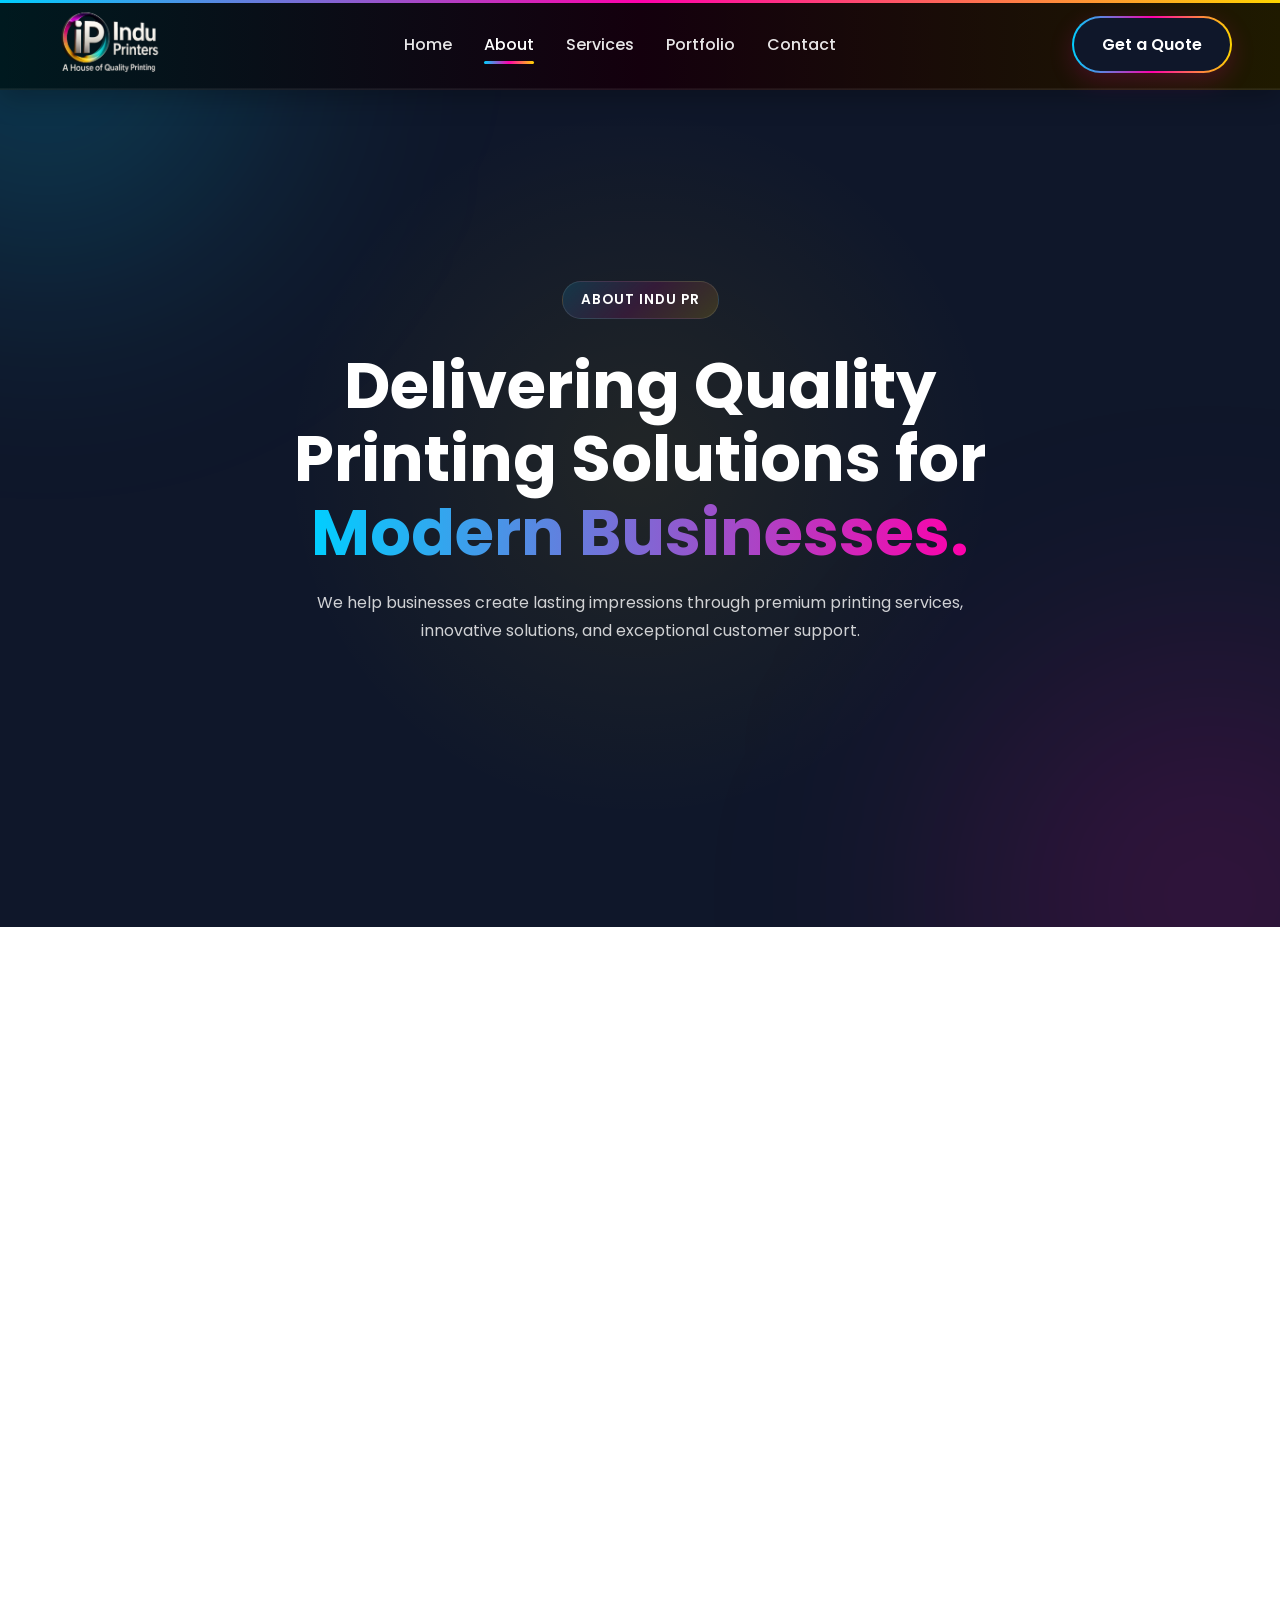
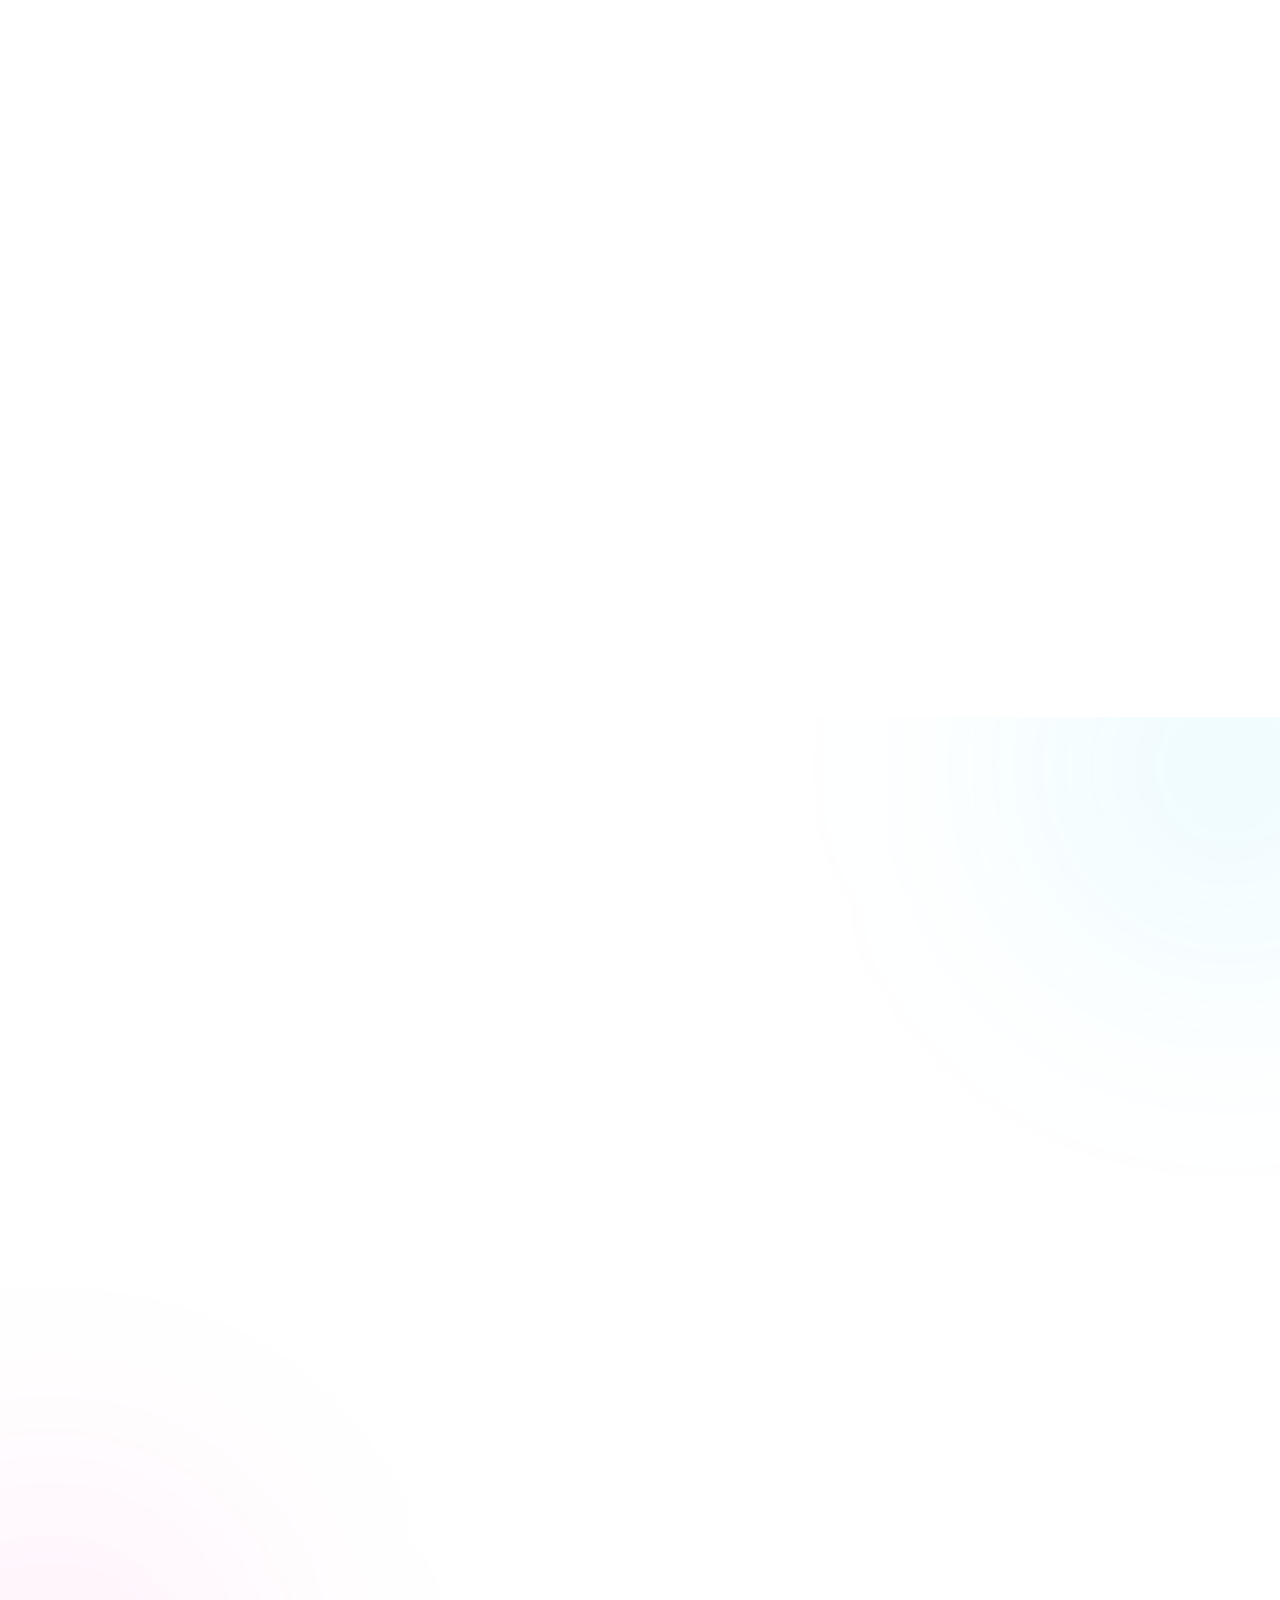
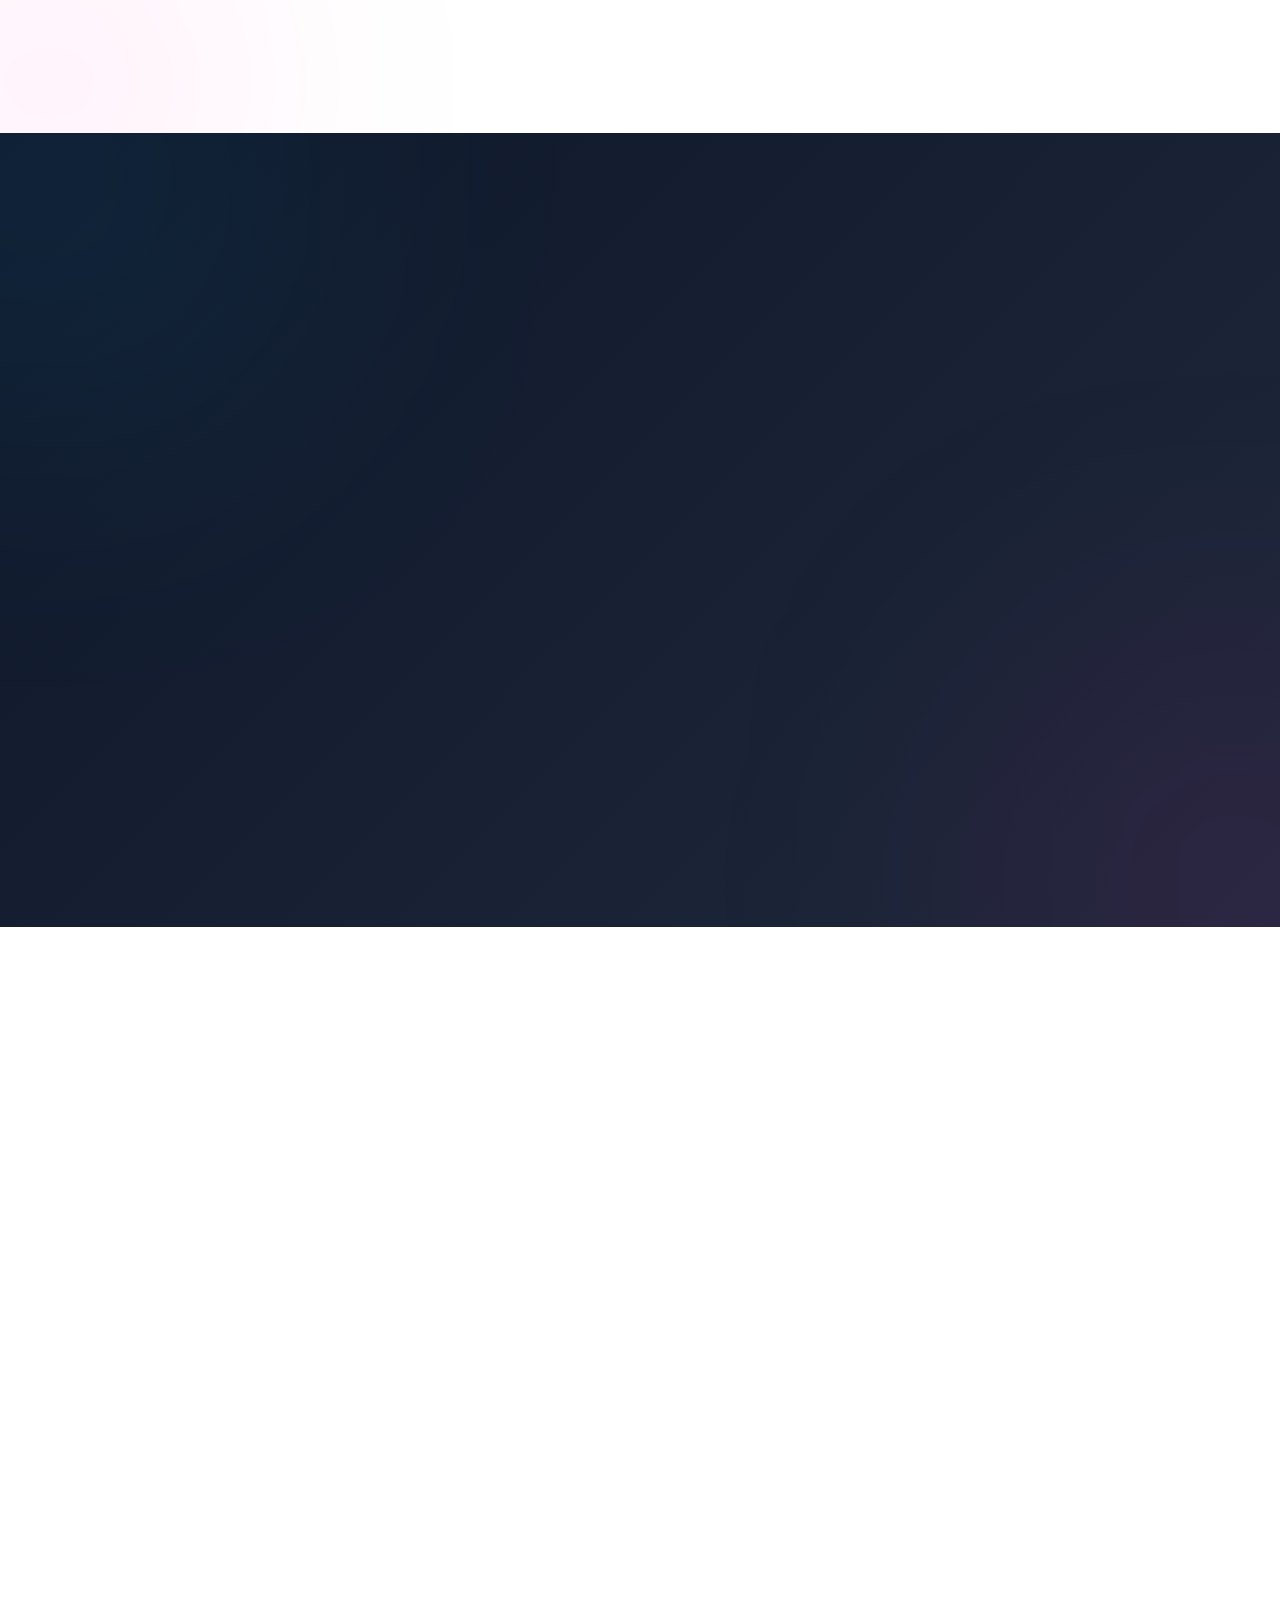
==== commit 4b7c7854: "done" ====
--- a/about.html
+++ b/about.html
@@ -20,7 +20,7 @@
         href="https://cdnjs.cloudflare.com/ajax/libs/font-awesome/6.5.2/css/all.min.css">
 
     <!-- CSS -->
-    <link rel="stylesheet" href="about 2.css">
+    <link rel="stylesheet" href="css/about 2.css">
 
     
 </head>
@@ -662,7 +662,7 @@
 
 
 
-    <script src="main.js"></script>
+    <script src="js/main.js"></script>
     
 </body>
 </html>
--- a/css/about 2.css
+++ b/css/about 2.css
@@ -0,0 +1,2998 @@
+/* ===================================
+   GOOGLE FONT
+=================================== */
+
+@import url('https://fonts.googleapis.com/css2?family=Poppins:wght@100;200;300;400;500;600;700;800;900&display=swap');
+
+
+/* ===================================
+   RESET
+=================================== */
+
+* {
+    margin: 0;
+    padding: 0;
+    box-sizing: border-box;
+    font-family: "Poppins", sans-serif;
+}
+
+html {
+    scroll-behavior: smooth;
+}
+
+html,
+body {
+     margin: 0;
+    padding: 0;
+    width: 100%;
+    overflow-x: clip;
+
+}
+
+img,
+video {
+    max-width: 100%;
+    display: block;
+}
+
+
+/* ===================================
+   CMYK BRAND COLORS
+=================================== */
+
+:root {
+
+    /* Primary CMYK */
+
+    --cyan: #00CFFF;
+    --magenta: #FF00AA;
+    --yellow: #FFD500;
+    --black: #0F172A;
+
+    /* Neutrals */
+
+    --white: #FFFFFF;
+    --light-bg: #F8FAFC;
+    --light-gray: #E5E7EB;
+
+    --text-dark: #111827;
+    --text-light: #6B7280;
+
+    /* Brand Usage */
+
+    --primary: var(--cyan);
+    --secondary: var(--magenta);
+    --accent: var(--yellow);
+
+    /* Backgrounds */
+
+    --section-bg: #F8FAFC;
+    --card-bg: #FFFFFF;
+
+    /* Borders */
+
+    --border-color: #E5E7EB;
+
+    /* Gradients */
+
+    --cmyk-gradient: linear-gradient(90deg,
+            var(--cyan),
+            var(--magenta),
+            var(--yellow));
+
+    --cmyk-gradient-soft: linear-gradient(135deg,
+            rgba(0, 207, 255, 0.12),
+            rgba(255, 0, 170, 0.12),
+            rgba(255, 213, 0, 0.12));
+
+    /* Shadows */
+
+    --shadow-sm: 0 4px 12px rgba(0, 0, 0, 0.08);
+
+    --shadow-md: 0 10px 25px rgba(0, 0, 0, 0.12);
+
+    --shadow-lg: 0 20px 40px rgba(0, 0, 0, 0.15);
+
+    /* Radius */
+
+    --radius-sm: 10px;
+    --radius-md: 16px;
+    --radius-lg: 24px;
+
+    /* Transition */
+
+    --transition: all 0.3s ease;
+}
+
+
+/* ===================================
+   GLOBAL BODY
+=================================== */
+
+body {
+    background: var(--white);
+    color: var(--text-dark);
+    animation: pageLoad 0.8s ease;
+}
+
+
+/* ===================================
+   CONTAINER
+=================================== */
+
+.container {
+    width: 100%;
+    max-width: 1200px;
+    margin: 0 auto;
+}
+
+
+/* ===================================
+   SECTION SPACING
+=================================== */
+
+section {
+    position: relative;
+}
+
+.section-padding {
+    padding: 100px 8%;
+}
+
+
+/* ===================================
+   GLOBAL SCROLL ANIMATIONS
+=================================== */
+
+.reveal {
+    opacity: 0;
+    transform: translateY(60px);
+    transition:
+        opacity 1.2s ease,
+        transform 1.2s ease;
+}
+
+.reveal.show {
+    opacity: 1;
+    transform: translateY(0);
+}
+
+.reveal-left {
+    opacity: 0;
+    transform: translateX(-60px);
+    transition: all 1.5s ease-in-out;
+}
+
+.reveal-left.show {
+    opacity: 1;
+    transform: translateX(0);
+}
+
+.reveal-right {
+    opacity: 0;
+    transform: translateX(60px);
+    transition: all 1.5s ease-in-out;
+}
+
+.reveal-right.show {
+    opacity: 1;
+    transform: translateX(0);
+}
+
+
+/* ===================================
+   GLOBAL ANIMATIONS
+=================================== */
+
+@keyframes pageLoad {
+
+    from {
+        opacity: 0;
+    }
+
+    to {
+        opacity: 1;
+    }
+}
+
+@keyframes fadeUp {
+
+    from {
+        opacity: 0;
+        transform: translateY(40px);
+    }
+
+    to {
+        opacity: 1;
+        transform: translateY(0);
+    }
+}
+
+@keyframes pulse {
+
+    0% {
+        transform: translateY(0) scale(0.8);
+        opacity: 0.5;
+    }
+
+    50% {
+        transform: translateY(-12px) scale(1.15);
+        opacity: 1;
+    }
+
+    100% {
+        transform: translateY(0) scale(0.8);
+        opacity: 0.5;
+    }
+}
+
+@keyframes floatOne {
+
+    0%,
+    100% {
+        transform: translate(0, 0);
+    }
+
+    50% {
+        transform: translate(80px, 40px);
+    }
+}
+
+@keyframes floatTwo {
+
+    0%,
+    100% {
+        transform: translate(0, 0);
+    }
+
+    50% {
+        transform: translate(-80px, -40px);
+    }
+}
+
+@keyframes floatThree {
+
+    0%,
+    100% {
+        transform: translateY(0);
+    }
+
+    50% {
+        transform: translateY(-40px);
+    }
+}
+
+@keyframes floatLoader {
+
+    0%,
+    100% {
+        transform: translateY(0);
+    }
+
+    50% {
+        transform: translateY(-10px);
+    }
+}
+
+@keyframes floatGlowOne {
+
+    0%,
+    100% {
+        transform: translate(0, 0);
+    }
+
+    50% {
+        transform: translate(70px, 40px);
+    }
+}
+
+@keyframes floatGlowTwo {
+
+    0%,
+    100% {
+        transform: translate(0, 0);
+    }
+
+    50% {
+        transform: translate(-70px, -40px);
+    }
+}
+
+@keyframes gradientMove {
+
+    from {
+        background-position: 0% center;
+    }
+
+    to {
+        background-position: 300% center;
+    }
+}
+
+@keyframes particleFloat {
+
+    0% {
+        transform: translateY(0);
+        opacity: 0.4;
+    }
+
+    50% {
+        transform: translateY(-35px);
+        opacity: 1;
+    }
+
+    100% {
+        transform: translateY(0);
+        opacity: 0.4;
+    }
+}
+
+@keyframes heroFadeUp {
+
+    from {
+        opacity: 0;
+        transform: translateY(40px);
+    }
+
+    to {
+        opacity: 1;
+        transform: translateY(0);
+    }
+}
+
+/* ===================================
+   LIGHT SECTION TAG
+=================================== */
+
+.section-tag-light {
+    display: inline-block;
+
+    padding: 8px 18px;
+
+     margin-bottom: 30px ;
+
+    border-radius: 50px;
+
+    font-size: 0.85rem;
+    font-weight: 600;
+
+    letter-spacing: 1px;
+    text-transform: uppercase;
+
+    color: #0f172a;
+
+    background:
+        linear-gradient(
+            135deg,
+            rgba(0,207,255,0.10),
+            rgba(255,0,170,0.08),
+            rgba(255,213,0,0.10)
+        );
+
+    border: 1px solid rgba(15,23,42,0.08);
+}
+
+/* ===================================
+   DARK SECTION TAG
+=================================== */
+
+.section-tag-dark {
+    display: inline-block;
+
+    margin-bottom: 30px ;
+
+    padding: 8px 18px;
+
+    border-radius: 50px;
+
+    font-size: 0.85rem;
+    font-weight: 600;
+
+    letter-spacing: 1px;
+    text-transform: uppercase;
+
+    color: #ffffff;
+
+    background:
+        linear-gradient(
+            135deg,
+            rgba(0,207,255,0.15),
+            rgba(255,0,170,0.12),
+            rgba(255,213,0,0.15)
+        );
+
+    border: 1px solid rgba(255,255,255,0.10);
+}
+
+
+/* ===================================
+   STICKY HEADER
+=================================== */
+
+.site-header {
+    width: 100%;
+    position: fixed;
+    top: 0;
+    z-index: 9999;
+}
+
+/* ===================================
+   NAVBAR
+=================================== */
+
+.navbar {
+    width: 100%;
+    height: 90px;
+    padding: 0 3rem;
+
+    display: flex;
+    justify-content: space-between;
+    align-items: center;
+
+    position: relative;
+
+    /* Dark Base */
+    background:
+        linear-gradient(90deg,
+            rgba(0, 207, 255, 0.12),
+            rgba(255, 0, 170, 0.08),
+            rgba(255, 213, 0, 0.12)),
+        #000000;
+
+    backdrop-filter: blur(14px);
+    -webkit-backdrop-filter: blur(14px);
+
+    border-bottom: 1px solid rgba(255, 255, 255, 0.08);
+
+    box-shadow:
+        0 8px 25px rgba(0, 0, 0, 0.25),
+        inset 0 -1px 0 rgba(255, 255, 255, 0.05);
+
+    animation: fadeUp 1s ease-out;
+}
+
+/* ===================================
+   TOP CMYK STRIP
+=================================== */
+
+.navbar::before {
+    content: "";
+
+    position: absolute;
+    top: 0;
+    left: 0;
+
+    width: 100%;
+    height: 3px;
+
+    background: linear-gradient(90deg,
+            #00CFFF,
+            #FF00AA,
+            #FFD500);
+}
+
+/* ===================================
+   LOGO
+=================================== */
+
+.logo {
+    display: flex;
+    align-items: center;
+    text-decoration: none;
+    flex-shrink: 0;
+}
+
+.logo img {
+    height: 120px;
+    width: auto;
+    object-fit: contain;
+    display: block;
+
+    transition: transform 0.3s ease;
+}
+
+.logo img:hover {
+    transform: scale(1.03);
+}
+
+
+
+
+
+/* Mobile */
+@media (max-width: 768px) {
+
+    .logo img {
+        height: 80px;
+    }
+
+}
+
+/* ===================================
+   NAVIGATION LINKS
+=================================== */
+
+.nav-links {
+    display: flex;
+    gap: 2rem;
+
+    list-style: none;
+}
+
+.nav-links a {
+    position: relative;
+
+    text-decoration: none;
+
+    color: rgba(255, 255, 255, 0.9);
+
+    font-size: 1rem;
+    font-weight: 500;
+
+    transition: all 0.3s ease;
+}
+
+/* ===================================
+   HOVER UNDERLINE
+=================================== */
+
+.nav-links a::after {
+    content: "";
+
+    position: absolute;
+
+    left: 50%;
+    bottom: -8px;
+
+    width: 0;
+    height: 3px;
+
+    border-radius: 50px;
+
+    background: linear-gradient(90deg,
+            #00CFFF,
+            #FF00AA,
+            #FFD500);
+
+    transform: translateX(-50%);
+    transition: width 0.3s ease;
+}
+
+.nav-links a:hover {
+    color: #ffffff;
+}
+
+.nav-links a:hover::after {
+    width: 100%;
+}
+
+/* ===================================
+   ACTIVE LINK
+=================================== */
+
+.nav-links a.active {
+    color: #ffffff;
+}
+
+.nav-links a.active::after {
+    width: 100%;
+}
+
+/* ===================================
+   QUOTE BUTTON
+=================================== */
+
+.quote-btn {
+    display: inline-block;
+
+    padding: 14px 28px;
+
+    text-decoration: none;
+
+    color: #ffffff;
+
+    border-radius: 50px;
+
+    font-size: 1rem;
+    font-weight: 600;
+
+    background:
+        linear-gradient(#0f172a, #0f172a) padding-box,
+        linear-gradient(90deg,
+            #00CFFF,
+            #FF00AA,
+            #FFD500) border-box;
+
+    border: 2px solid transparent;
+
+    transition: all 0.3s ease;
+
+    box-shadow:
+        0 8px 25px rgba(255, 0, 170, 0.18);
+}
+
+.quote-btn:hover {
+    transform: translateY(-3px);
+
+    box-shadow:
+        0 12px 30px rgba(255, 0, 170, 0.35);
+
+    color: #ffffff;
+}
+
+/* ===================================
+   HAMBURGER
+=================================== */
+
+.hamburger {
+    display: none;
+
+    width: 40px;
+    height: 40px;
+
+    border: none;
+    background: transparent;
+
+    cursor: pointer;
+
+    flex-direction: column;
+    justify-content: center;
+    align-items: center;
+
+    gap: 5px;
+}
+
+.hamburger span {
+    width: 25px;
+    height: 3px;
+
+    background: #ffffff;
+
+    border-radius: 20px;
+
+    transition: all 0.3s ease;
+}
+
+/* ===================================
+   TABLET
+=================================== */
+
+@media (max-width: 900px) {
+
+    .navbar {
+        padding: 0 2rem;
+    }
+
+    .nav-links {
+        gap: 1.2rem;
+    }
+
+    .quote-btn {
+        padding: 12px 22px;
+    }
+}
+
+/* ===================================
+   MOBILE
+=================================== */
+
+@media (max-width: 600px) {
+
+    .navbar {
+        height: 70px;
+        padding: 0 1.2rem;
+    }
+
+    .logo img {
+        height: 80px;
+    }
+
+
+
+    .hamburger {
+        display: flex;
+    }
+
+    .quote-btn {
+        display: none;
+    }
+
+    .nav-links {
+        display: none;
+
+        position: absolute;
+
+        top: 70px;
+        left: 0;
+
+        width: 100%;
+
+        padding: 2rem 0;
+
+        flex-direction: column;
+        align-items: center;
+
+        gap: 1.5rem;
+
+        background: #0f172a;
+
+        backdrop-filter: blur(15px);
+
+        box-shadow: 0 10px 25px rgba(0, 0, 0, 0.25);
+    }
+
+    .nav-links a {
+        color: #ffffff;
+    }
+
+    .nav-links.active {
+        display: flex;
+    }
+}
+
+/* ===================================
+   ABOUT HERO
+=================================== */
+
+.about-hero {
+    position: relative;
+    min-height: 103vh;
+    width:100%;
+
+    display: flex;
+    justify-content: center;
+    align-items: center;
+
+    text-align: center;
+
+    padding: 90px 8%;
+
+    overflow: hidden;
+
+    animation: fadeUp 1s ease-out;
+    background: #0f172a;
+}
+
+/* ===================================
+   FLOATING CMYK GLOWS
+=================================== */
+
+.about-hero::before {
+    content: "";
+
+    position: absolute;
+
+    width: 450px;
+    height: 450px;
+
+    top: -180px;
+    left: -180px;
+
+    border-radius: 50%;
+
+    background: rgba(0, 207, 255, 0.18);
+
+    filter: blur(120px);
+
+    animation: floatGlowOne 12s ease-in-out infinite;
+
+    z-index: 1;
+}
+
+.about-hero::after {
+    content: "";
+
+    position: absolute;
+
+    width: 500px;
+    height: 500px;
+
+    bottom: -220px;
+    right: -180px;
+
+    border-radius: 50%;
+
+    background: rgba(255, 0, 170, 0.15);
+
+    filter: blur(130px);
+
+    animation: floatGlowTwo 14s ease-in-out infinite;
+
+    z-index: 1;
+}
+
+/* ===================================
+   OVERLAY
+=================================== */
+
+.hero-overlay {
+    position: absolute;
+    inset: 0;
+
+    background:
+        radial-gradient(circle at center,
+            rgba(255, 213, 0, 0.08),
+            transparent 45%);
+
+    z-index: 2;
+}
+
+/* ===================================
+   CONTENT
+=================================== */
+
+.hero-container {
+    position: relative;
+    z-index: 5;
+
+    width: 100%;
+    max-width: 900px;
+
+    margin: 0 auto;
+}
+
+.hero-text {
+    animation: heroFadeUp 1s ease-out;
+}
+
+/* ===================================
+   SECTION TAG
+=================================== */
+
+.hero-text .section-tag {
+    display: inline-block;
+
+    padding: 8px 18px;
+
+    margin-bottom: 1.2rem;
+
+    border-radius: 50px;
+
+    font-size: 0.85rem;
+    font-weight: 600;
+    letter-spacing: 1px;
+
+    color: white;
+
+    background: rgba(255, 255, 255, 0.08);
+
+    border: 1px solid rgba(255, 255, 255, 0.12);
+
+    backdrop-filter: blur(10px);
+}
+
+/* ===================================
+   HEADING
+=================================== */
+
+.hero-text h1 {
+    font-size: clamp(2.4rem, 5vw, 4rem);
+
+    line-height: 1.15;
+
+    font-weight: 700;
+
+    color: white;
+
+    margin-bottom: 1.2rem;
+}
+
+.hero-text h1 span {
+    background: linear-gradient(90deg,
+            #00cfff,
+            #ff00aa,
+            #ffd500,
+            #00cfff);
+
+    background-size: 300% auto;
+
+    -webkit-background-clip: text;
+    -webkit-text-fill-color: transparent;
+
+    animation: gradientMove 6s linear infinite;
+}
+
+/* ===================================
+   DESCRIPTION
+=================================== */
+
+.hero-text p {
+    max-width: 650px;
+
+    margin: 0 auto;
+
+    font-size: 1rem;
+
+    line-height: 1.8;
+
+    color: rgba(255, 255, 255, 0.80);
+}
+
+/* ===================================
+   PARTICLES
+=================================== */
+
+.hero-particles span {
+    position: absolute;
+
+    border-radius: 50%;
+
+    animation: particleFloat 10s linear infinite;
+
+    z-index: 3;
+}
+
+.hero-particles span:nth-child(1) {
+    width: 12px;
+    height: 12px;
+
+    background: #00cfff;
+
+    top: 20%;
+    left: 15%;
+}
+
+.hero-particles span:nth-child(2) {
+    width: 10px;
+    height: 10px;
+
+    background: #ff00aa;
+
+    top: 70%;
+    left: 20%;
+}
+
+.hero-particles span:nth-child(3) {
+    width: 14px;
+    height: 14px;
+
+    background: #ffd500;
+
+    top: 30%;
+    right: 15%;
+}
+
+.hero-particles span:nth-child(4) {
+    width: 10px;
+    height: 10px;
+
+    background: #00cfff;
+
+    top: 75%;
+    right: 20%;
+}
+
+
+
+/* ===================================
+   RESPONSIVE
+=================================== */
+
+@media (max-width: 768px) {
+
+    .about-hero {
+        min-height: 100vh;
+        padding: 5rem 6%;
+    }
+
+    .hero-text h1 {
+        font-size: 2.2rem;
+    }
+
+    .hero-text p {
+        font-size: 0.95rem;
+    }
+}
+
+/* ===================================
+   COMPANY SECTION
+=================================== */
+
+.company-section {
+    padding: 90px 8%;
+    background: #f8fafc;
+    position: relative;
+    overflow: hidden;
+}
+
+/* ===================================
+   CMYK BACKGROUND GLOWS
+=================================== */
+
+.company-section::before {
+    content: "";
+
+    position: absolute;
+
+    top: -200px;
+    right: -200px;
+
+    width: 500px;
+    height: 500px;
+
+    border-radius: 50%;
+
+    background: rgba(0, 207, 255, 0.08);
+
+    filter: blur(140px);
+}
+
+.company-section::after {
+    content: "";
+
+    position: absolute;
+
+    bottom: -200px;
+    left: -200px;
+
+    width: 500px;
+    height: 500px;
+
+    border-radius: 50%;
+
+    background: rgba(255, 0, 170, 0.08);
+
+    filter: blur(140px);
+}
+
+/* ===================================
+   GRID
+=================================== */
+
+.company-grid {
+    display: grid;
+    grid-template-columns: 0.9fr 1.1fr;
+
+    gap: 4rem;
+
+    align-items: center;
+
+    position: relative;
+    z-index: 2;
+}
+
+/* ===================================
+   IMAGE WRAPPER
+=================================== */
+
+.company-image {
+    position: relative;
+
+    display: flex;
+    justify-content: center;
+}
+
+/* Animated Gradient Ring */
+
+.company-image::before {
+    content: "";
+
+    position: absolute;
+
+    inset: -12px;
+
+    border-radius: 32px;
+
+    background: linear-gradient(135deg,
+            #00cfff,
+            #ff00aa,
+            #ffd500,
+            #00cfff);
+
+    background-size: 300% 300%;
+
+    animation: gradientBorder 8s linear infinite;
+
+    z-index: 1;
+}
+
+/* Glow Behind Image */
+
+.company-image::after {
+    content: "";
+
+    position: absolute;
+
+    width: 280px;
+    height: 280px;
+
+    background: linear-gradient(135deg,
+            rgba(0, 207, 255, 0.25),
+            rgba(255, 0, 170, 0.20),
+            rgba(255, 213, 0, 0.20));
+
+    border-radius: 50%;
+
+    filter: blur(80px);
+
+    z-index: 0;
+
+    animation: floatGlow 6s ease-in-out infinite;
+}
+
+/* ===================================
+   IMAGE
+=================================== */
+
+.company-image img {
+    position: relative;
+    z-index: 2;
+
+    width: 100%;
+    max-width: 420px;
+
+    height: 320px;
+
+    object-fit: cover;
+
+    border-radius: 28px;
+
+    background: white;
+
+    padding: 8px;
+
+    box-shadow:
+        0 25px 60px rgba(15, 23, 42, 0.15);
+
+    animation: floatImage 6s ease-in-out infinite;
+}
+
+/* ===================================
+   CONTENT
+=================================== */
+
+.company-content {
+    max-width: 700px;
+}
+
+.company-content .section-tag {
+    display: inline-block;
+
+    padding: 10px 18px;
+
+    border-radius: 50px;
+
+    background: rgba(0, 207, 255, 0.08);
+
+    color: #0f172a;
+
+    font-size: 0.85rem;
+    font-weight: 600;
+
+    margin-bottom: 1rem;
+}
+
+.company-content h2 {
+    font-size: 3rem;
+
+    line-height: 1.15;
+
+    color: #0f172a;
+
+    margin-bottom: 1.5rem;
+}
+
+.company-content h2 span {
+    background: linear-gradient(90deg,
+            #00cfff,
+            #ff00aa,
+            #ffd500);
+
+    -webkit-background-clip: text;
+    -webkit-text-fill-color: transparent;
+}
+
+.company-content p {
+    font-size: 1rem;
+
+    line-height: 1.9;
+
+    color: #64748b;
+
+    margin-bottom: 1rem;
+}
+
+/* ===================================
+   BUTTON
+=================================== */
+
+.primary-btn {
+    display: inline-flex;
+    align-items: center;
+    gap: 10px;
+
+    margin-top: 1rem;
+
+    padding: 14px 28px;
+
+    text-decoration: none;
+
+    border-radius: 50px;
+
+    font-weight: 600;
+
+    color: #111827;
+
+    background: white;
+
+    border: 2px solid transparent;
+
+    background-image:
+        linear-gradient(white, white),
+        linear-gradient(90deg,
+            #00cfff,
+            #ff00aa,
+            #ffd500);
+
+    background-origin: border-box;
+    background-clip: padding-box, border-box;
+
+    transition: 0.3s ease;
+
+    box-shadow:
+        0 10px 25px rgba(255, 0, 170, 0.12);
+}
+
+.primary-btn:hover {
+    transform: translateY(-4px);
+
+    box-shadow:
+        0 18px 40px rgba(255, 0, 170, 0.20);
+}
+
+.primary-btn i {
+    transition: 0.3s ease;
+}
+
+.primary-btn:hover i {
+    transform: translateX(5px);
+}
+
+/* ===================================
+   ANIMATIONS
+=================================== */
+
+@keyframes gradientBorder {
+
+    0% {
+        background-position: 0% 50%;
+    }
+
+    100% {
+        background-position: 300% 50%;
+    }
+}
+
+@keyframes floatImage {
+
+    0%,
+    100% {
+        transform: translateY(0);
+    }
+
+    50% {
+        transform: translateY(-12px);
+    }
+}
+
+@keyframes floatGlow {
+
+    0%,
+    100% {
+        transform: translateY(0);
+    }
+
+    50% {
+        transform: translateY(-20px);
+    }
+}
+
+/* ===================================
+   RESPONSIVE
+=================================== */
+
+@media (max-width: 992px) {
+
+    .company-grid {
+        grid-template-columns: 1fr;
+    }
+
+    .company-content {
+        max-width: 100%;
+    }
+
+    .company-content h2 {
+        font-size: 2.3rem;
+    }
+
+    .company-image img {
+        max-width: 500px;
+    }
+}
+
+@media (max-width: 768px) {
+
+    .company-section {
+        padding: 70px 6%;
+    }
+
+    .company-content h2 {
+        font-size: 2rem;
+    }
+
+    .company-image img {
+        height: 280px;
+    }
+}
+
+/* ===================================
+   MISSION & VISION SECTION
+=================================== */
+
+.mission-section {
+    padding: 100px 8%;
+
+    background:
+        linear-gradient(
+            135deg,
+            rgba(0, 207, 255, 0.04),
+            rgba(255, 0, 170, 0.03),
+            rgba(255, 213, 0, 0.04)
+        ),
+        #f8fafc;
+
+    border-top: 1px solid rgba(15, 23, 42, 0.06);
+
+    position: relative;
+    overflow: hidden;
+}
+
+/* ===================================
+   BACKGROUND GLOWS
+=================================== */
+
+.mission-section::before {
+    content: "";
+    position: absolute;
+
+    width: 500px;
+    height: 500px;
+
+    top: -220px;
+    left: -220px;
+
+    border-radius: 50%;
+
+    background: rgba(0, 207, 255, 0.12);
+
+    filter: blur(150px);
+
+    pointer-events: none;
+}
+
+.mission-section::after {
+    content: "";
+    position: absolute;
+
+    width: 500px;
+    height: 500px;
+
+    bottom: -220px;
+    right: -220px;
+
+    border-radius: 50%;
+
+    background: rgba(255, 0, 170, 0.12);
+
+    filter: blur(150px);
+
+    pointer-events: none;
+}
+
+/* ===================================
+   GRID
+=================================== */
+
+.mission-grid {
+    display: grid;
+    grid-template-columns: repeat(2, 1fr);
+
+    gap: 4rem;
+
+    position: relative;
+    z-index: 2;
+}
+
+/* ===================================
+   CARD
+=================================== */
+
+.mission-card {
+    position: relative;
+
+    padding: 3rem;
+
+    border-radius: 28px;
+
+    overflow: hidden;
+
+    background: linear-gradient(
+        135deg,
+        rgba(15, 23, 42, 0.92),
+        rgba(30, 41, 59, 0.88)
+    );
+
+    backdrop-filter: blur(18px);
+    -webkit-backdrop-filter: blur(18px);
+
+    border: 1px solid rgba(255,255,255,0.08);
+
+    box-shadow:
+        0 20px 50px rgba(15,23,42,0.12);
+
+    transition: all 0.4s ease;
+}
+
+/* ===================================
+   INNER GLOW
+=================================== */
+
+.mission-card::before {
+    content: "";
+
+    position: absolute;
+    inset: 0;
+
+    background:
+        radial-gradient(
+            circle at top left,
+            rgba(0,207,255,0.15),
+            transparent 40%
+        ),
+        radial-gradient(
+            circle at bottom right,
+            rgba(255,0,170,0.15),
+            transparent 40%
+        );
+
+    pointer-events: none;
+
+    transition: all 0.4s ease;
+}
+
+/* ===================================
+   CMYK TOP BORDER
+=================================== */
+
+.mission-card::after {
+    content: "";
+
+    position: absolute;
+
+    top: 0;
+    left: 0;
+
+    width: 100%;
+    height: 4px;
+
+    background: linear-gradient(
+        90deg,
+        #00cfff,
+        #ff00aa,
+        #ffd500
+    );
+
+    transition: all 0.4s ease;
+}
+
+/* ===================================
+   CARD HOVER
+=================================== */
+
+.mission-card:hover {
+    transform: translateY(-6px) scale(1.01);
+
+    border-color: rgba(255,255,255,0.15);
+
+    box-shadow:
+        0 25px 60px rgba(15,23,42,0.18);
+}
+
+.mission-card:hover::before {
+    background:
+        radial-gradient(
+            circle at top left,
+            rgba(0,207,255,0.22),
+            transparent 40%
+        ),
+        radial-gradient(
+            circle at bottom right,
+            rgba(255,0,170,0.22),
+            transparent 40%
+        );
+}
+
+/* ===================================
+   GLOWING TOP BORDER
+=================================== */
+
+.mission-card:hover::after {
+    height: 5px;
+
+    box-shadow:
+        0 0 10px rgba(0,207,255,0.8),
+        0 0 20px rgba(255,0,170,0.6),
+        0 0 30px rgba(255,213,0,0.5);
+}
+
+/* ===================================
+   ICON
+=================================== */
+
+.card-icon {
+    width: 80px;
+    height: 80px;
+
+    display: flex;
+    justify-content: center;
+    align-items: center;
+
+    margin-bottom: 1.8rem;
+
+    border-radius: 22px;
+
+    position: relative;
+
+    background: rgba(255,255,255,0.05);
+
+    border: 1px solid rgba(255,255,255,0.08);
+
+    transition: all 0.4s ease;
+}
+
+/* Glow Behind Icon */
+
+.card-icon::before {
+    content: "";
+
+    position: absolute;
+
+    inset: -8px;
+
+    border-radius: 26px;
+
+    background: linear-gradient(
+        135deg,
+        rgba(0,207,255,0.20),
+        rgba(255,0,170,0.18),
+        rgba(255,213,0,0.20)
+    );
+
+    filter: blur(18px);
+
+    z-index: -1;
+}
+
+.card-icon i {
+    font-size: 2rem;
+
+    background: linear-gradient(
+        135deg,
+        #00cfff,
+        #ff00aa,
+        #ffd500
+    );
+
+    -webkit-background-clip: text;
+    -webkit-text-fill-color: transparent;
+
+    transition: all 0.4s ease;
+}
+
+/* ===================================
+   ICON HOVER
+=================================== */
+
+.mission-card:hover .card-icon {
+    transform: translateY(-2px);
+
+    background: rgba(255,255,255,0.08);
+
+    border-color: rgba(255,255,255,0.15);
+}
+
+.mission-card:hover .card-icon i {
+    transform: scale(1.1);
+}
+
+/* ===================================
+   TITLE
+=================================== */
+
+.mission-card h3 {
+    color: #ffffff;
+
+    font-size: 1.8rem;
+    font-weight: 700;
+
+    margin-bottom: 1rem;
+
+    transition: all 0.3s ease;
+}
+
+.mission-card:hover h3 {
+    letter-spacing: 0.5px;
+}
+
+/* ===================================
+   TEXT
+=================================== */
+
+.mission-card p {
+    color: rgba(255,255,255,0.82);
+
+    font-size: 1rem;
+
+    line-height: 1.9;
+}
+
+/* ===================================
+   RESPONSIVE
+=================================== */
+
+@media (max-width: 900px) {
+
+    .mission-grid {
+        grid-template-columns: 1fr;
+    }
+
+    .mission-card {
+        padding: 2.5rem;
+    }
+}
+
+@media (max-width: 768px) {
+
+    .mission-section {
+        padding: 80px 6%;
+    }
+
+    .mission-card {
+        padding: 2rem;
+    }
+
+    .mission-card h3 {
+        font-size: 1.5rem;
+    }
+
+    .card-icon {
+        width: 70px;
+        height: 70px;
+    }
+
+    .card-icon i {
+        font-size: 1.7rem;
+    }
+}
+
+/* ===================================
+   WHY CHOOSE US SECTION
+=================================== */
+
+.why-section {
+    padding: 90px 8%;
+
+    background: #ffffff;
+
+    position: relative;
+    overflow: hidden;
+    
+}
+
+
+/* ===================================
+   BACKGROUND EFFECTS
+=================================== */
+
+.why-section::before {
+    content: "";
+
+    position: absolute;
+
+    width: 400px;
+    height: 400px;
+
+    top: -150px;
+    right: -150px;
+
+    border-radius: 50%;
+
+    background: rgba(0, 207, 255, 0.08);
+
+    filter: blur(130px);
+}
+
+.why-section::after {
+    content: "";
+
+    position: absolute;
+
+    width: 400px;
+    height: 400px;
+
+    bottom: -150px;
+    left: -150px;
+
+    border-radius: 50%;
+
+    background: rgba(255, 0, 170, 0.06);
+
+    filter: blur(130px);
+}
+
+/* ===================================
+   SECTION HEADING
+=================================== */
+
+.section-heading {
+    text-align: center;
+
+    max-width: 750px;
+
+    margin: 0 auto 4rem;
+
+    position: relative;
+    z-index: 2;
+}
+
+.section-heading h2 {
+    font-size: 2.8rem;
+    font-weight: 700;
+
+    color: var(--text-dark);
+
+    margin-top: 1rem;
+}
+
+/* ===================================
+   FEATURES GRID
+=================================== */
+
+.features-grid {
+    display: grid;
+
+    grid-template-columns: repeat(3, 1fr);
+
+    gap: 2rem;
+
+    position: relative;
+    z-index: 2;
+}
+
+/* ===================================
+   FEATURE CARD
+=================================== */
+
+.feature-card {
+    background: rgba(255,255,255,0.75);
+
+    backdrop-filter: blur(18px);
+    -webkit-backdrop-filter: blur(18px);
+
+    border: 1px solid rgba(15,23,42,0.08);
+
+    border-radius: 24px;
+
+    padding: 2.5rem;
+
+    text-align: center;
+
+    position: relative;
+    overflow: hidden;
+
+    transition: all 0.4s ease;
+
+    box-shadow:
+        0 10px 35px rgba(15,23,42,0.06);
+}
+
+/* ===================================
+   CARD TOP BORDER
+=================================== */
+
+.feature-card::before {
+    content: "";
+
+    position: absolute;
+
+    top: 0;
+    left: 0;
+
+    width: 100%;
+    height: 4px;
+
+    background: linear-gradient(
+        90deg,
+        #00cfff,
+        #ff00aa,
+        #ffd500
+    );
+
+    opacity: 0.8;
+
+    transition: all 0.4s ease;
+}
+
+/* ===================================
+   HOVER EFFECT
+=================================== */
+
+.feature-card:hover {
+    transform: translateY(-8px);
+
+    box-shadow:
+        0 25px 60px rgba(15,23,42,0.12);
+}
+
+.feature-card:hover::before {
+    box-shadow:
+        0 0 12px rgba(0,207,255,0.7),
+        0 0 20px rgba(255,0,170,0.5);
+}
+
+/* ===================================
+   ICON
+=================================== */
+
+.feature-icon {
+    width: 85px;
+    height: 85px;
+
+    margin: 0 auto 1.5rem;
+
+    display: flex;
+    justify-content: center;
+    align-items: center;
+
+    border-radius: 22px;
+
+    position: relative;
+
+    background:
+        linear-gradient(
+            135deg,
+            rgba(0,207,255,0.10),
+            rgba(255,0,170,0.08),
+            rgba(255,213,0,0.10)
+        );
+
+    transition: all 0.4s ease;
+}
+
+.feature-icon i {
+    font-size: 2rem;
+
+    background: linear-gradient(
+        135deg,
+        #00cfff,
+        #ff00aa,
+        #ffd500
+    );
+
+    -webkit-background-clip: text;
+    -webkit-text-fill-color: transparent;
+
+    transition: all 0.4s ease;
+}
+
+.feature-card:hover .feature-icon {
+    transform: translateY(-4px);
+}
+
+.feature-card:hover .feature-icon i {
+    transform: scale(1.1);
+}
+
+/* ===================================
+   TITLE
+=================================== */
+
+.feature-card h3 {
+    font-size: 1.35rem;
+    font-weight: 700;
+
+    color: var(--text-dark);
+
+    margin-bottom: 1rem;
+}
+
+/* ===================================
+   TEXT
+=================================== */
+
+.feature-card p {
+    color: #64748b;
+
+    line-height: 1.8;
+
+    font-size: 0.95rem;
+}
+
+
+
+/* ===================================
+   RESPONSIVE
+=================================== */
+
+@media (max-width: 992px) {
+
+    .features-grid {
+        grid-template-columns: repeat(2, 1fr);
+    }
+}
+
+@media (max-width: 768px) {
+
+    .why-section {
+        padding: 80px 6%;
+    }
+
+    .features-grid {
+        grid-template-columns: 1fr;
+    }
+
+    .section-heading h2 {
+        font-size: 2.2rem;
+    }
+}
+
+/* ===================================
+   HOW WE WORK SECTION
+=================================== */
+
+.process-section {
+    padding: 90px 8%;
+
+    background:
+        linear-gradient(
+            135deg,
+            #0f172a,
+            #1e293b
+        );
+
+    position: relative;
+    overflow: hidden;
+}
+
+
+/* ===================================
+   BACKGROUND GLOWS
+=================================== */
+
+.process-section::before {
+    content: "";
+    position: absolute;
+
+    width: 450px;
+    height: 450px;
+
+    top: -180px;
+    left: -180px;
+
+    border-radius: 50%;
+
+    background: rgba(0,207,255,0.10);
+
+    filter: blur(140px);
+}
+
+.process-section::after {
+    content: "";
+    position: absolute;
+
+    width: 450px;
+    height: 450px;
+
+    bottom: -180px;
+    right: -180px;
+
+    border-radius: 50%;
+
+    background: rgba(255,0,170,0.10);
+
+    filter: blur(140px);
+}
+
+/* ===================================
+   SECTION HEADING
+=================================== */
+
+.process-section .section-heading {
+    text-align: center;
+    margin-bottom: 5rem;
+
+    position: relative;
+    z-index: 2;
+}
+
+.process-section .section-heading h2 {
+    color: #ffffff;
+    font-size: 2.8rem;
+    font-weight: 700;
+
+    margin-top: 1rem;
+}
+
+/* ===================================
+   PROCESS GRID
+=================================== */
+
+.process-wrapper {
+    display: grid;
+
+    grid-template-columns: repeat(4, 1fr);
+
+    gap: 2rem;
+
+    position: relative;
+    z-index: 2;
+}
+
+/* ===================================
+   CONNECTING LINE
+=================================== */
+
+.process-wrapper::before {
+    content: "";
+
+    position: absolute;
+
+    top: 50px;
+    left: 10%;
+
+    width: 80%;
+    height: 2px;
+
+    background:
+        linear-gradient(
+            90deg,
+            #00cfff,
+            #ff00aa,
+            #ffd500
+        );
+
+    opacity: 0.4;
+
+    z-index: 0;
+}
+
+/* ===================================
+   PROCESS CARD
+=================================== */
+
+.process-item {
+    position: relative;
+
+    text-align: center;
+
+    padding: 2.5rem 2rem;
+
+    border-radius: 24px;
+
+    background: rgba(255,255,255,0.04);
+
+    backdrop-filter: blur(18px);
+    -webkit-backdrop-filter: blur(18px);
+
+    border: 1px solid rgba(255,255,255,0.08);
+
+    overflow: hidden;
+
+    transition: all 0.4s ease;
+
+    z-index: 2;
+}
+
+/* ===================================
+   PREMIUM BORDER EFFECT
+=================================== */
+
+.process-item::before {
+    content: "";
+
+    position: absolute;
+    inset: 0;
+
+    padding: 1px;
+
+    border-radius: 24px;
+
+    background:
+        linear-gradient(
+            135deg,
+            rgba(0,207,255,0.8),
+            rgba(255,0,170,0.8),
+            rgba(255,213,0,0.8)
+        );
+
+    -webkit-mask:
+        linear-gradient(#fff 0 0) content-box,
+        linear-gradient(#fff 0 0);
+
+    -webkit-mask-composite: xor;
+
+    mask-composite: exclude;
+
+    opacity: 0;
+
+    transition: all 0.4s ease;
+}
+
+/* ===================================
+   CARD HOVER
+=================================== */
+
+.process-item:hover {
+    transform: translateY(-6px);
+
+    box-shadow:
+        0 20px 50px rgba(0,0,0,0.25);
+}
+
+.process-item:hover::before {
+    opacity: 1;
+}
+
+/* ===================================
+   STEP NUMBER
+=================================== */
+
+.process-number {
+    position: absolute;
+
+    top: 15px;
+    right: 18px;
+
+    font-size: 1rem;
+    font-weight: 700;
+
+    color: rgba(255,255,255,0.15);
+}
+
+/* ===================================
+   ICON
+=================================== */
+
+.process-icon {
+    width: 85px;
+    height: 85px;
+
+    margin: 0 auto 1.5rem;
+
+    display: flex;
+    justify-content: center;
+    align-items: center;
+
+    border-radius: 22px;
+
+    background:
+        linear-gradient(
+            135deg,
+            rgba(0,207,255,0.15),
+            rgba(255,0,170,0.12),
+            rgba(255,213,0,0.15)
+        );
+
+    transition: all 0.4s ease;
+}
+
+.process-icon i {
+    font-size: 2rem;
+
+    background:
+        linear-gradient(
+            135deg,
+            #00cfff,
+            #ff00aa,
+            #ffd500
+        );
+
+    -webkit-background-clip: text;
+    -webkit-text-fill-color: transparent;
+
+    transition: all 0.4s ease;
+}
+
+.process-item:hover .process-icon {
+    transform: translateY(-4px);
+}
+
+.process-item:hover .process-icon i {
+    transform: scale(1.1);
+}
+
+/* ===================================
+   TITLE
+=================================== */
+
+.process-item h3 {
+    color: #ffffff;
+
+    font-size: 1.35rem;
+
+    margin-bottom: 1rem;
+}
+
+/* ===================================
+   TEXT
+=================================== */
+
+.process-item p {
+    color: rgba(255,255,255,0.75);
+
+    line-height: 1.8;
+
+    font-size: 0.95rem;
+}
+
+/* ===================================
+   RESPONSIVE
+=================================== */
+
+@media (max-width: 992px) {
+
+    .process-wrapper {
+        grid-template-columns: repeat(2, 1fr);
+    }
+
+    .process-wrapper::before {
+        display: none;
+    }
+}
+
+@media (max-width: 768px) {
+
+    .process-section {
+        padding: 80px 6%;
+    }
+
+    .process-wrapper {
+        grid-template-columns: 1fr;
+    }
+
+    .process-section .section-heading h2 {
+        font-size: 2.2rem;
+    }
+}
+
+/* ===================================
+   STATISTICS SECTION
+=================================== */
+
+.stats-section {
+    padding: 120px 8%;
+
+    position: relative;
+    overflow: hidden;
+
+    min-height: 75vh;
+
+    background:
+        linear-gradient(
+            135deg,
+            rgba(0,207,255,0.06),
+            rgba(255,255,255,1),
+            rgba(255,0,170,0.04)
+        );
+}
+
+/* ===================================
+   BACKGROUND GLOWS
+=================================== */
+
+.stats-section::before {
+    content: "";
+
+    position: absolute;
+
+    width: 350px;
+    height: 350px;
+
+    top: -150px;
+    left: -150px;
+
+    border-radius: 50%;
+
+    background: rgba(0,207,255,0.12);
+
+    filter: blur(120px);
+}
+
+.stats-section::after {
+    content: "";
+
+    position: absolute;
+
+    width: 350px;
+    height: 350px;
+
+    bottom: -150px;
+    right: -150px;
+
+    border-radius: 50%;
+
+    background: rgba(255,0,170,0.10);
+
+    filter: blur(120px);
+}
+
+/* ===================================
+   GRID
+=================================== */
+
+.stats-grid {
+    display: grid;
+
+    grid-template-columns: repeat(4, minmax(220px, 1fr));
+
+    gap: 2rem;
+
+    position: relative;
+    z-index: 2;
+}
+
+/* ===================================
+   CARD
+=================================== */
+
+.stat-item {
+    position: relative;
+
+    padding: 2.5rem 2rem;
+
+    text-align: center;
+
+    border-radius: 24px;
+
+    background: rgba(255,255,255,0.75);
+
+    backdrop-filter: blur(16px);
+    -webkit-backdrop-filter: blur(16px);
+
+    border: 1px solid rgba(255,255,255,0.8);
+
+    overflow: hidden;
+
+    transition: all 0.4s ease;
+}
+
+/* ===================================
+   TOP GRADIENT BAR
+=================================== */
+
+.stat-item::before {
+    content: "";
+
+    position: absolute;
+
+    top: 0;
+    left: 0;
+
+    width: 100%;
+    height: 4px;
+
+    background:
+        linear-gradient(
+            90deg,
+            #00cfff,
+            #ff00aa,
+            #ffd500
+        );
+
+    opacity: 0.9;
+
+    transition: all 0.4s ease;
+}
+
+/* ===================================
+   HOVER
+=================================== */
+
+.stat-item:hover {
+    transform: translateY(-8px);
+
+    box-shadow:
+        0 25px 60px rgba(15,23,42,0.12);
+}
+
+.stat-item:hover::before {
+    box-shadow:
+        0 0 15px rgba(0,207,255,0.5),
+        0 0 25px rgba(255,0,170,0.25);
+}
+
+/* ===================================
+   ICON
+=================================== */
+
+.stat-item i {
+    font-size: 2.8rem;
+
+    margin-bottom: 1.2rem;
+
+    background:
+        linear-gradient(
+            135deg,
+            #00cfff,
+            #ff00aa,
+            #ffd500
+        );
+
+    -webkit-background-clip: text;
+    -webkit-text-fill-color: transparent;
+
+    display: inline-block;
+
+    animation: floatIcon 3s ease-in-out infinite;
+}
+
+/* ===================================
+   FLOAT ANIMATION
+=================================== */
+
+@keyframes floatIcon {
+
+    0% {
+        transform: translateY(0);
+    }
+
+    50% {
+        transform: translateY(-6px);
+    }
+
+    100% {
+        transform: translateY(0);
+    }
+}
+
+/* ===================================
+   NUMBER
+=================================== */
+
+.stat-item h2 {
+    font-size: 3rem;
+    font-weight: 700;
+
+    color: #0f172a;
+
+    line-height: 1;
+}
+
+.stat-item h2 span {
+    color: #00cfff;
+}
+
+/* ===================================
+   LABEL
+=================================== */
+
+.stat-item p {
+    margin-top: 0.8rem;
+
+    color: #64748b;
+
+    font-size: 0.95rem;
+
+    font-weight: 500;
+
+    line-height: 1.6;
+}
+
+/* ===================================
+   TABLET
+=================================== */
+
+@media (max-width: 992px) {
+
+    .stats-section {
+        padding: 100px 6%;
+        min-height: auto;
+    }
+
+    .stats-grid {
+        grid-template-columns: repeat(2, 1fr);
+    }
+
+    .stat-item {
+        padding: 2.2rem 1.8rem;
+    }
+}
+
+/* ===================================
+   MOBILE
+=================================== */
+
+@media (max-width: 768px) {
+
+    .stats-section {
+        padding: 90px 6%;
+    }
+
+    .stats-grid {
+        grid-template-columns: 1fr;
+        gap: 1.5rem;
+    }
+
+    .stat-item {
+        padding: 2rem;
+    }
+
+    .stat-item i {
+        font-size: 2.4rem;
+    }
+
+    .stat-item h2 {
+        font-size: 2.4rem;
+    }
+}
+
+/* ===================================
+   CTA SECTION
+=================================== */
+
+.cta-section {
+    padding: 120px 8%;
+
+    background:
+        linear-gradient(
+            135deg,
+            #0f172a,
+            #1e293b
+        );
+
+    position: relative;
+    overflow: hidden;
+}
+
+/* ===================================
+   BACKGROUND GLOWS
+=================================== */
+
+.cta-section::before {
+    content: "";
+
+    position: absolute;
+
+    width: 450px;
+    height: 450px;
+
+    top: -200px;
+    right: -200px;
+
+    border-radius: 50%;
+
+    background: rgba(0, 207, 255, 0.12);
+
+    filter: blur(150px);
+}
+
+.cta-section::after {
+    content: "";
+
+    position: absolute;
+
+    width: 450px;
+    height: 450px;
+
+    bottom: -200px;
+    left: -200px;
+
+    border-radius: 50%;
+
+    background: rgba(255, 0, 170, 0.10);
+
+    filter: blur(150px);
+}
+
+/* ===================================
+   CTA GRID
+=================================== */
+
+.cta-grid {
+    display: grid;
+
+    grid-template-columns: auto 1fr;
+
+    align-items: center;
+
+    gap: 3rem;
+
+    position: relative;
+    z-index: 2;
+}
+
+/* ===================================
+   CTA IMAGE
+=================================== */
+
+.cta-image {
+    display: flex;
+    align-items: center;
+    justify-content: flex-end;
+}
+
+.cta-image img {
+    width: 100%;
+    max-width: 430px;
+
+    display: block;
+
+    animation: floatImage 5s ease-in-out infinite;
+}
+
+@keyframes floatImage {
+
+    0% {
+        transform: translateY(0);
+    }
+
+    50% {
+        transform: translateY(-12px);
+    }
+
+    100% {
+        transform: translateY(0);
+    }
+}
+
+/* ===================================
+   CTA CONTENT
+=================================== */
+
+.cta-content {
+    max-width: 600px;
+}
+
+.cta-content .section-tag-dark {
+    margin-bottom: 1.2rem;
+}
+
+.cta-content h2 {
+    font-size: 3rem;
+    line-height: 1.2;
+
+    color: #ffffff;
+
+    margin-bottom: 1.5rem;
+}
+
+.cta-content h2 span {
+    color: #00cfff;
+}
+
+.cta-content p {
+    color: rgba(255,255,255,0.78);
+
+    line-height: 1.9;
+
+    margin-bottom: 2.5rem;
+
+    font-size: 1rem;
+}
+
+/* ===================================
+   CTA BUTTON
+=================================== */
+
+.cta-btn {
+    display: inline-flex;
+
+    align-items: center;
+    gap: 12px;
+
+    padding: 16px 32px;
+
+    border-radius: 50px;
+
+    text-decoration: none;
+
+    font-weight: 600;
+
+    color: #ffffff;
+
+    background:
+        linear-gradient(
+            135deg,
+            #00cfff,
+            #ff00aa
+        );
+
+    transition: all 0.4s ease;
+}
+
+.cta-btn:hover {
+    transform: translateY(-4px);
+
+    box-shadow:
+        0 15px 35px rgba(0,207,255,0.25);
+}
+
+/* ===================================
+   RESPONSIVE
+=================================== */
+
+@media (max-width: 992px) {
+
+    .cta-grid {
+        grid-template-columns: 1fr;
+
+        text-align: center;
+
+        gap: 4rem;
+    }
+
+    .cta-image {
+        justify-content: center;
+    }
+
+    .cta-image img {
+        max-width: 380px;
+    }
+
+    .cta-content {
+        max-width: 100%;
+    }
+}
+
+@media (max-width: 768px) {
+
+    .cta-section {
+        padding: 90px 6%;
+    }
+
+    .cta-content h2 {
+        font-size: 2.2rem;
+    }
+}
+
+/* ===================================
+   FOOTER SECTION
+=================================== */
+
+.footer {
+    background: #0f172a;
+    color: #ffffff;
+
+    padding-top: 60px;
+
+    position: relative;
+    overflow: hidden;
+}
+
+/* CMYK TOP BORDER */
+
+.footer::before {
+    content: "";
+
+    position: absolute;
+    top: 0;
+    left: 0;
+
+    width: 100%;
+    height: 4px;
+
+    background: var(--cmyk-gradient);
+}
+
+/* ===================================
+   FOOTER GRID
+=================================== */
+
+.footer-grid {
+    display: grid;
+
+    grid-template-columns:
+        1.5fr
+        1fr
+        1fr
+        1fr;
+
+    gap: 50px;
+}
+
+/* ===================================
+   FOOTER COLUMN
+=================================== */
+
+.footer-column {
+    position: relative;
+}
+
+.footer-column h4 {
+    color: #ffffff;
+
+    font-size: 1.2rem;
+    font-weight: 700;
+
+    margin-bottom: 20px;
+}
+
+.footer-column p {
+    color: rgba(255, 255, 255, 0.75);
+
+    line-height: 1.8;
+}
+
+/* ===================================
+   FOOTER LOGO IMAGE
+=================================== */
+
+.footer-logo {
+    margin-bottom: 20px;
+}
+
+.footer-logo img {
+    width: 220px;
+    height: auto;
+
+    display: block;
+
+    object-fit: contain;
+
+    transition: transform 0.3s ease;
+}
+
+.footer-logo img:hover {
+    transform: scale(1.03);
+}
+
+/* ===================================
+   COMPANY DESCRIPTION
+=================================== */
+
+.footer-column:first-child {
+    max-width: 340px;
+}
+
+/* ===================================
+   FOOTER LISTS
+=================================== */
+
+.footer-column ul {
+    list-style: none;
+}
+
+.footer-column ul li {
+    margin-bottom: 14px;
+
+    color: rgba(255, 255, 255, 0.75);
+
+    transition: all 0.3s ease;
+}
+
+.footer-column ul li:hover {
+    color: #ffffff;
+}
+
+/* ===================================
+   FOOTER LINKS
+=================================== */
+
+.footer-column a {
+    color: rgba(255, 255, 255, 0.75);
+
+    text-decoration: none;
+
+    transition: all 0.3s ease;
+}
+
+.footer-column a:hover {
+    color: var(--yellow);
+
+    padding-left: 5px;
+}
+
+/* ===================================
+   CONTACT ICONS
+=================================== */
+
+.footer-column i {
+    color: var(--cyan);
+
+    margin-right: 10px;
+
+    font-size: 1rem;
+}
+
+/* ===================================
+   FOOTER BOTTOM
+=================================== */
+
+.footer-bottom {
+    margin-top: 30px;
+
+    padding: 25px 0;
+
+    text-align: center;
+
+    border-top: 1px solid rgba(255, 255, 255, 0.08);
+}
+
+.footer-bottom p {
+    color: rgba(255, 255, 255, 0.6);
+
+    font-size: 0.95rem;
+}
+
+/* ===================================
+   TABLET RESPONSIVE
+=================================== */
+
+@media (max-width: 992px) {
+
+    .footer-grid {
+        grid-template-columns: repeat(2, 1fr);
+        gap: 40px;
+    }
+
+    .footer-logo img {
+        width: 190px;
+    }
+}
+
+/* ===================================
+   MOBILE RESPONSIVE
+=================================== */
+
+@media (max-width: 768px) {
+
+    .footer {
+        padding-top: 60px;
+    }
+
+    .footer-grid {
+        grid-template-columns: 1fr;
+
+        text-align: center;
+
+        gap: 40px;
+    }
+
+    .footer-column:first-child {
+        max-width: 100%;
+    }
+
+    .footer-logo img {
+        width: 180px;
+        margin: 0 auto;
+    }
+
+    .footer-column i {
+        margin-right: 6px;
+    }
+
+    .footer-column a:hover {
+        padding-left: 0;
+    }
+}
+
+/* ===================================
+   SMALL MOBILE
+=================================== */
+
+@media (max-width: 480px) {
+
+    .footer-logo img {
+        width: 160px;
+    }
+
+    .footer-column h4 {
+        font-size: 1.1rem;
+    }
+
+    .footer-column p,
+    .footer-column li,
+    .footer-column a {
+        font-size: 0.95rem;
+    }
+}
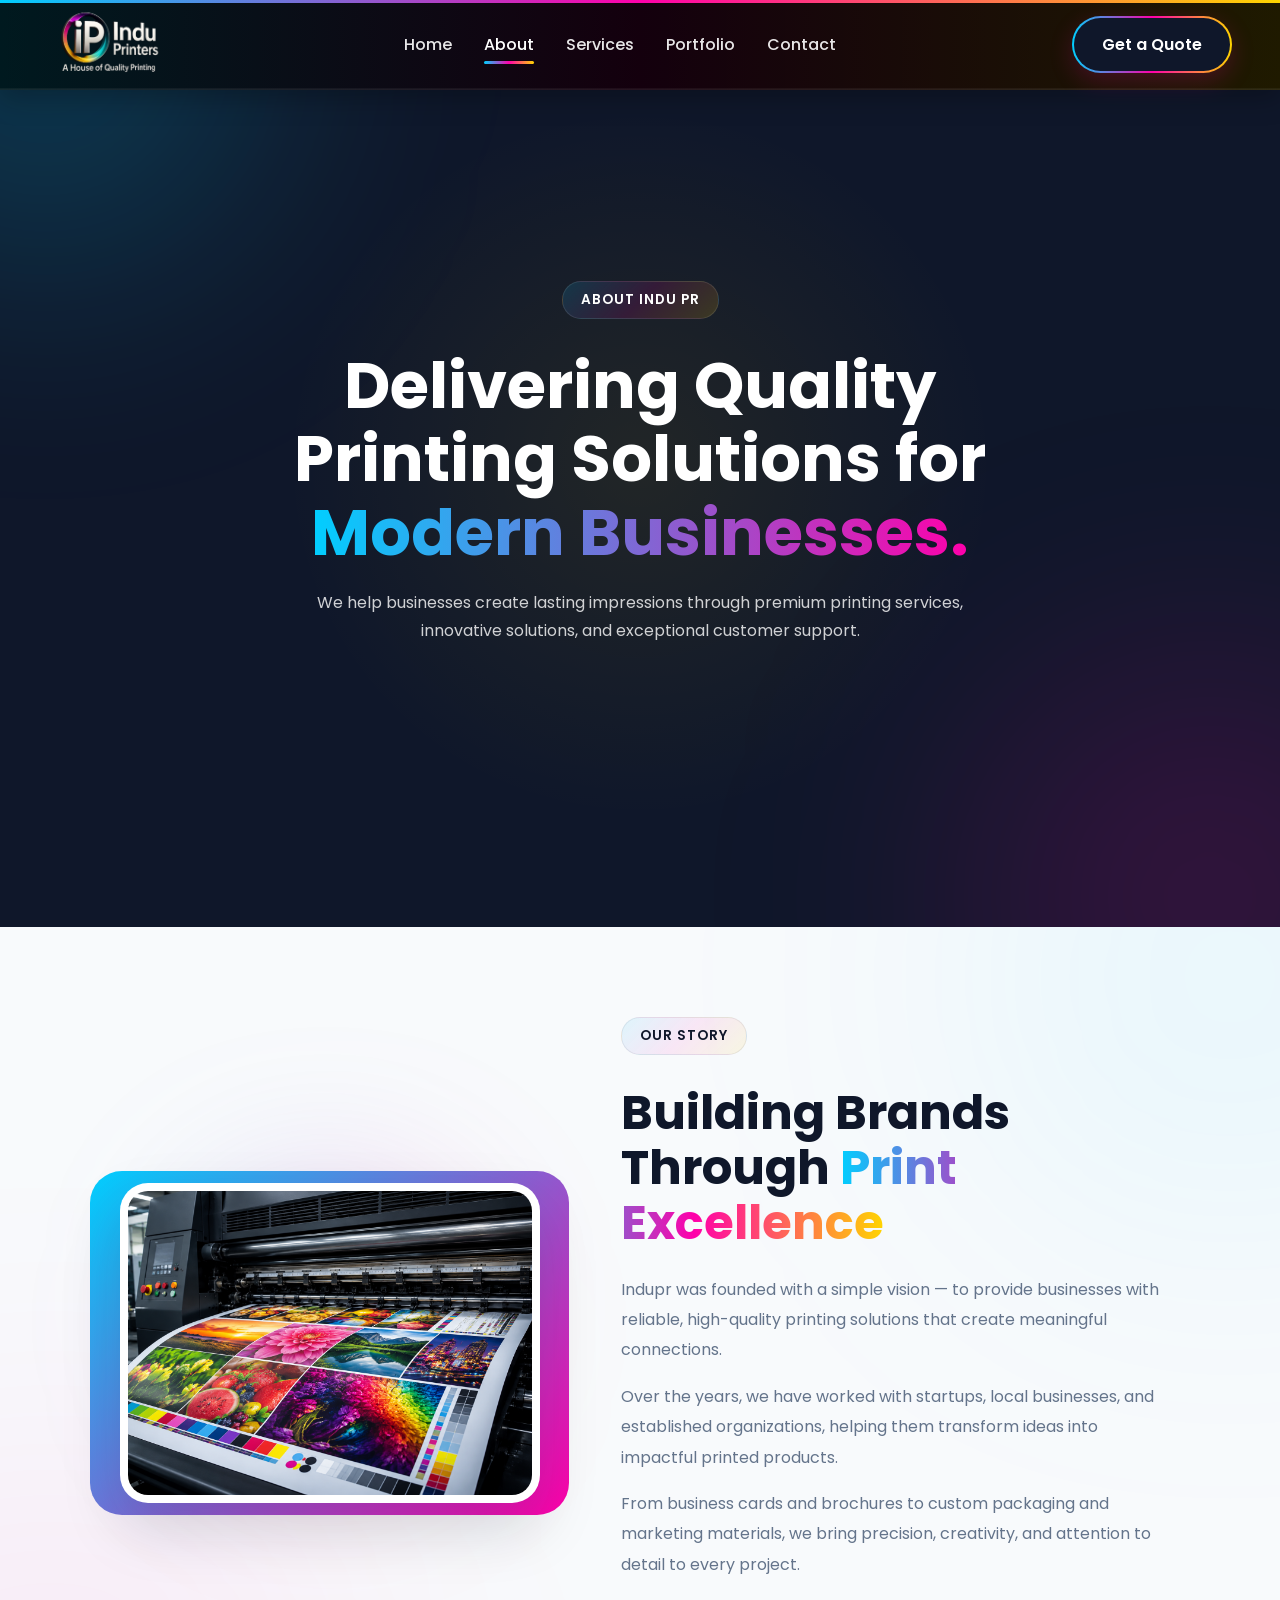
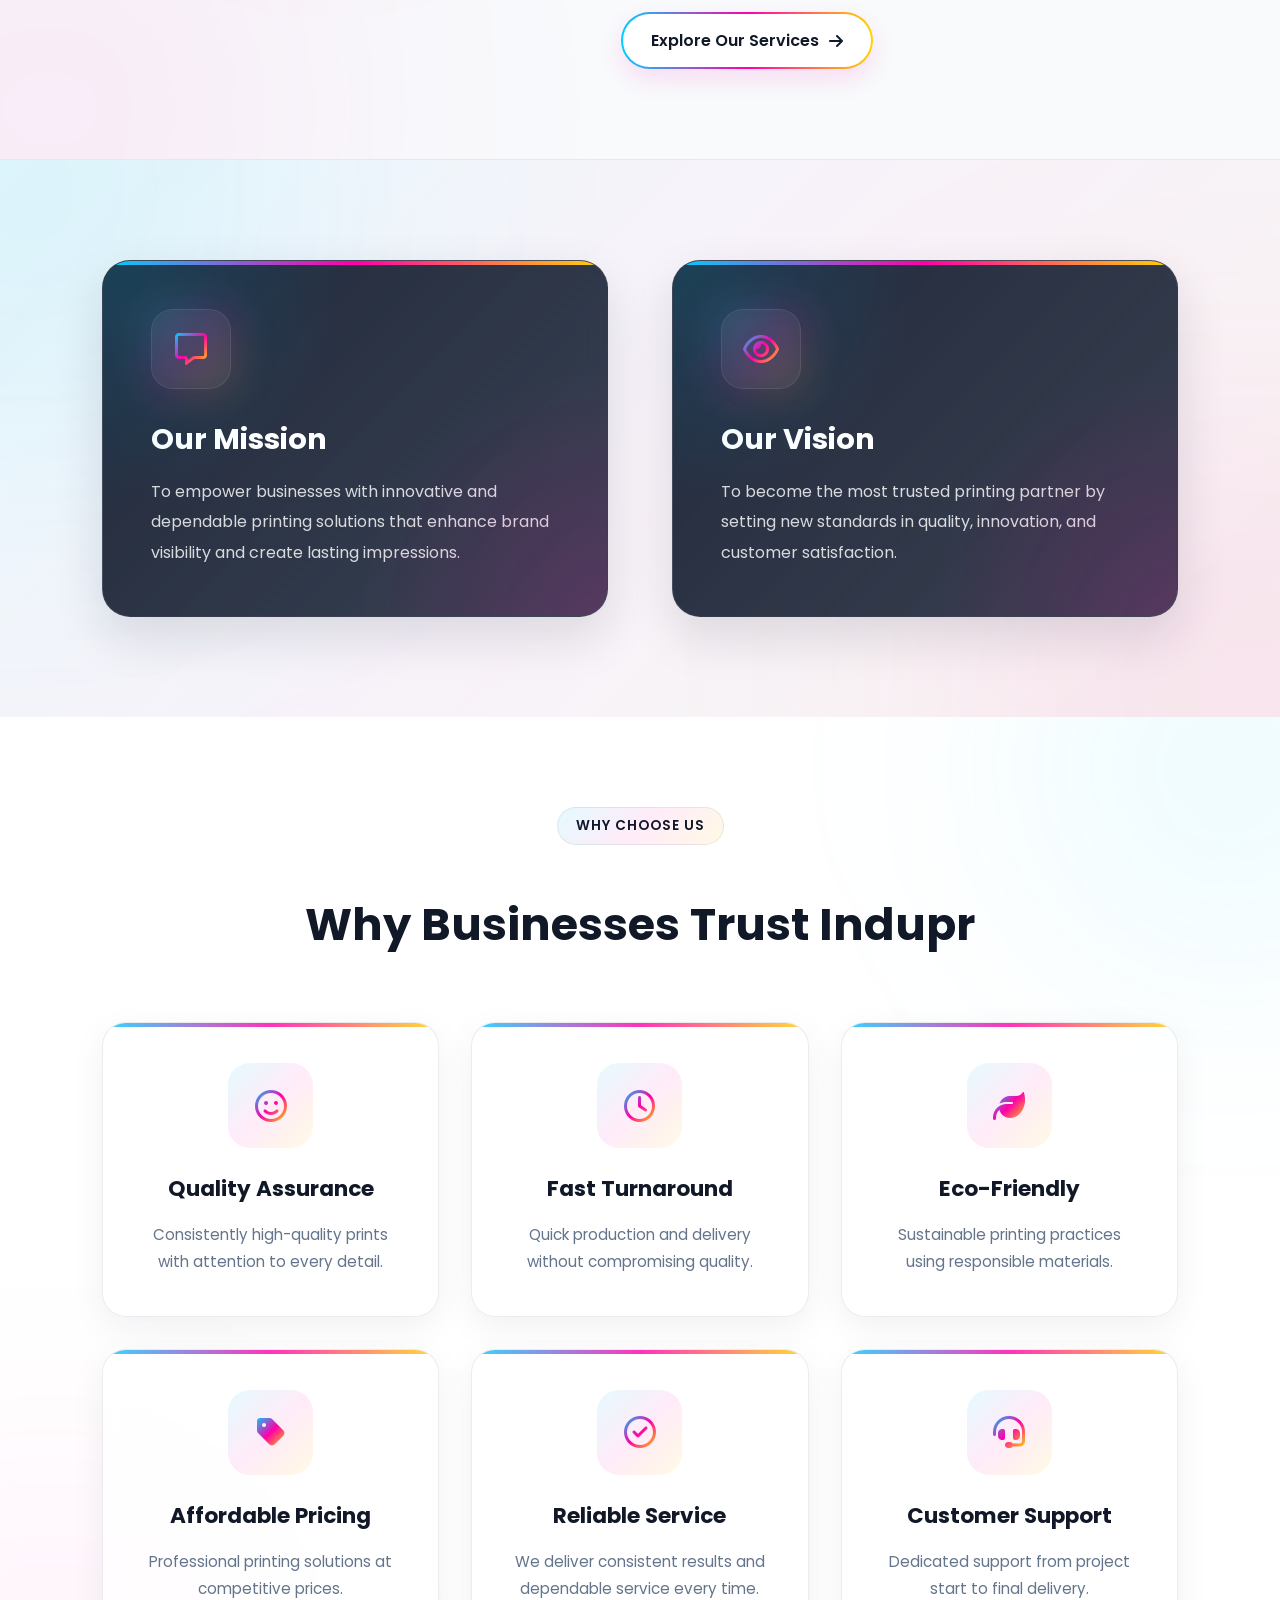
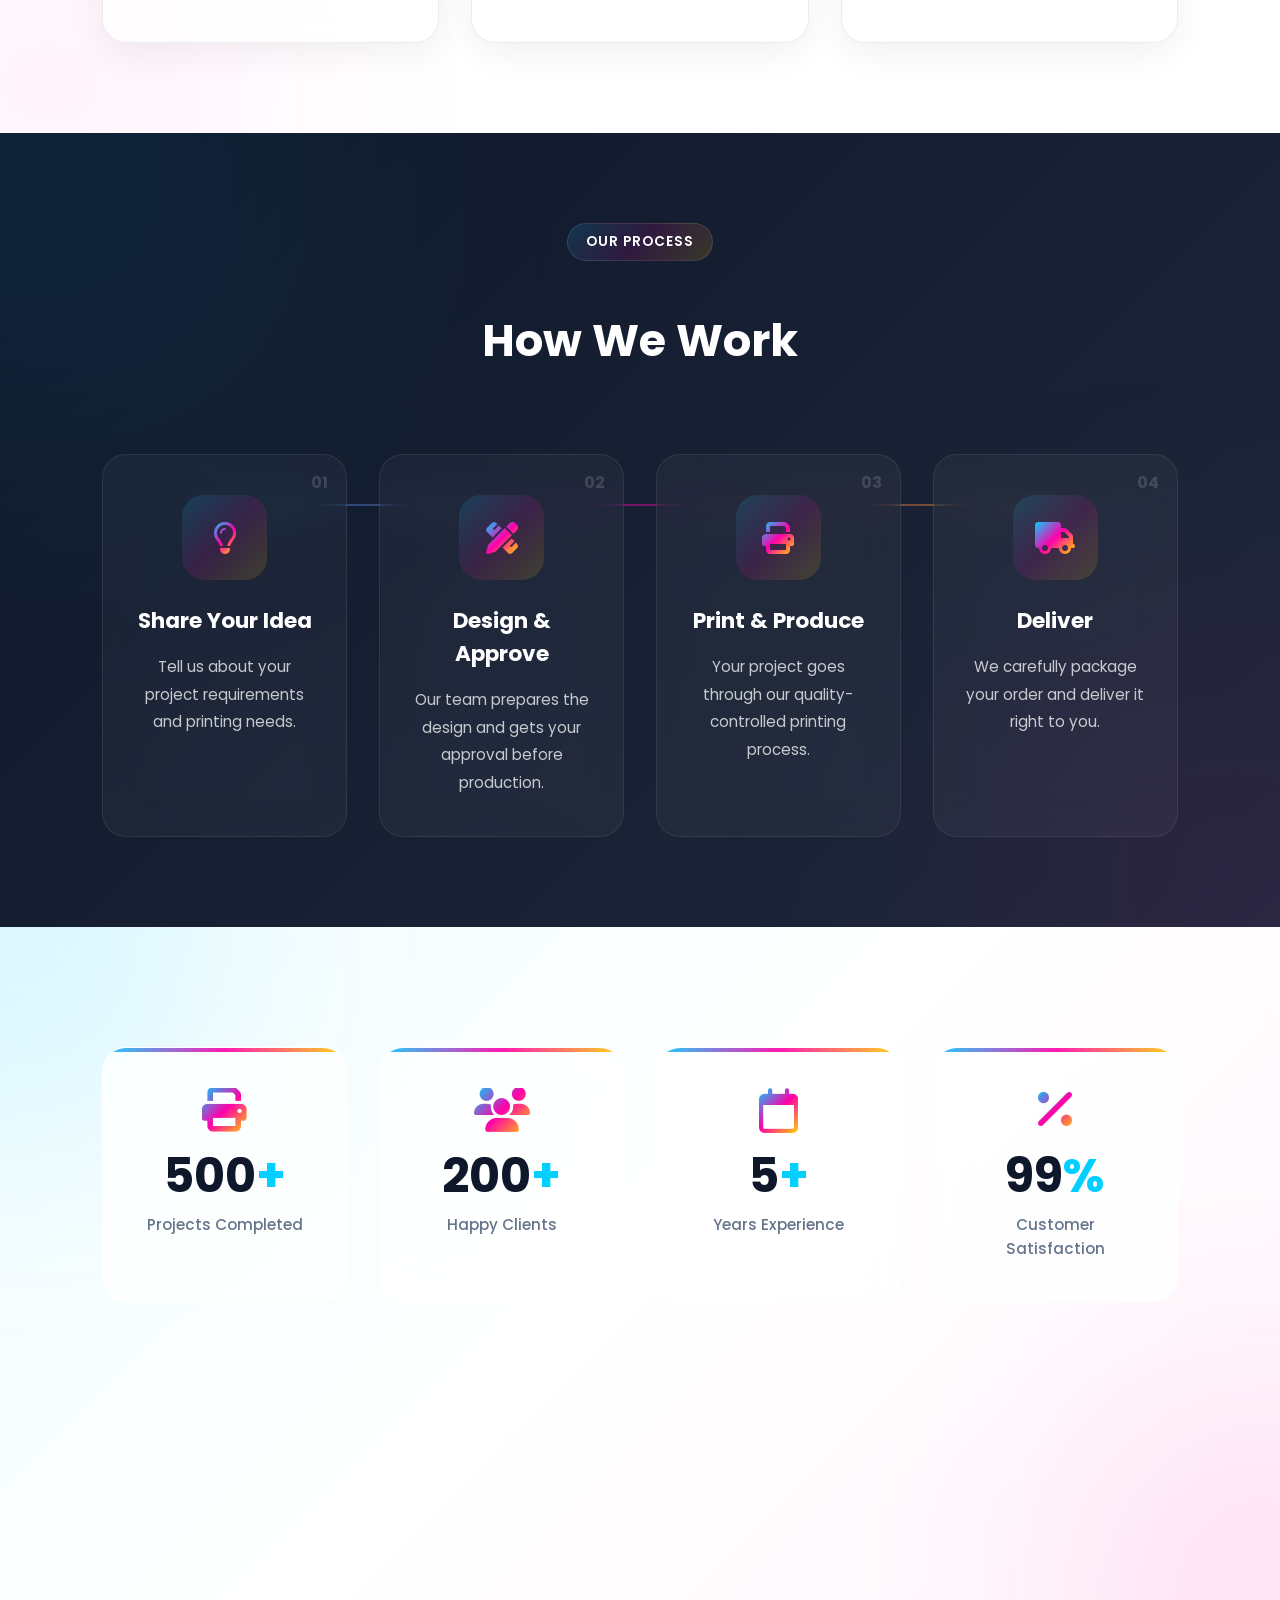
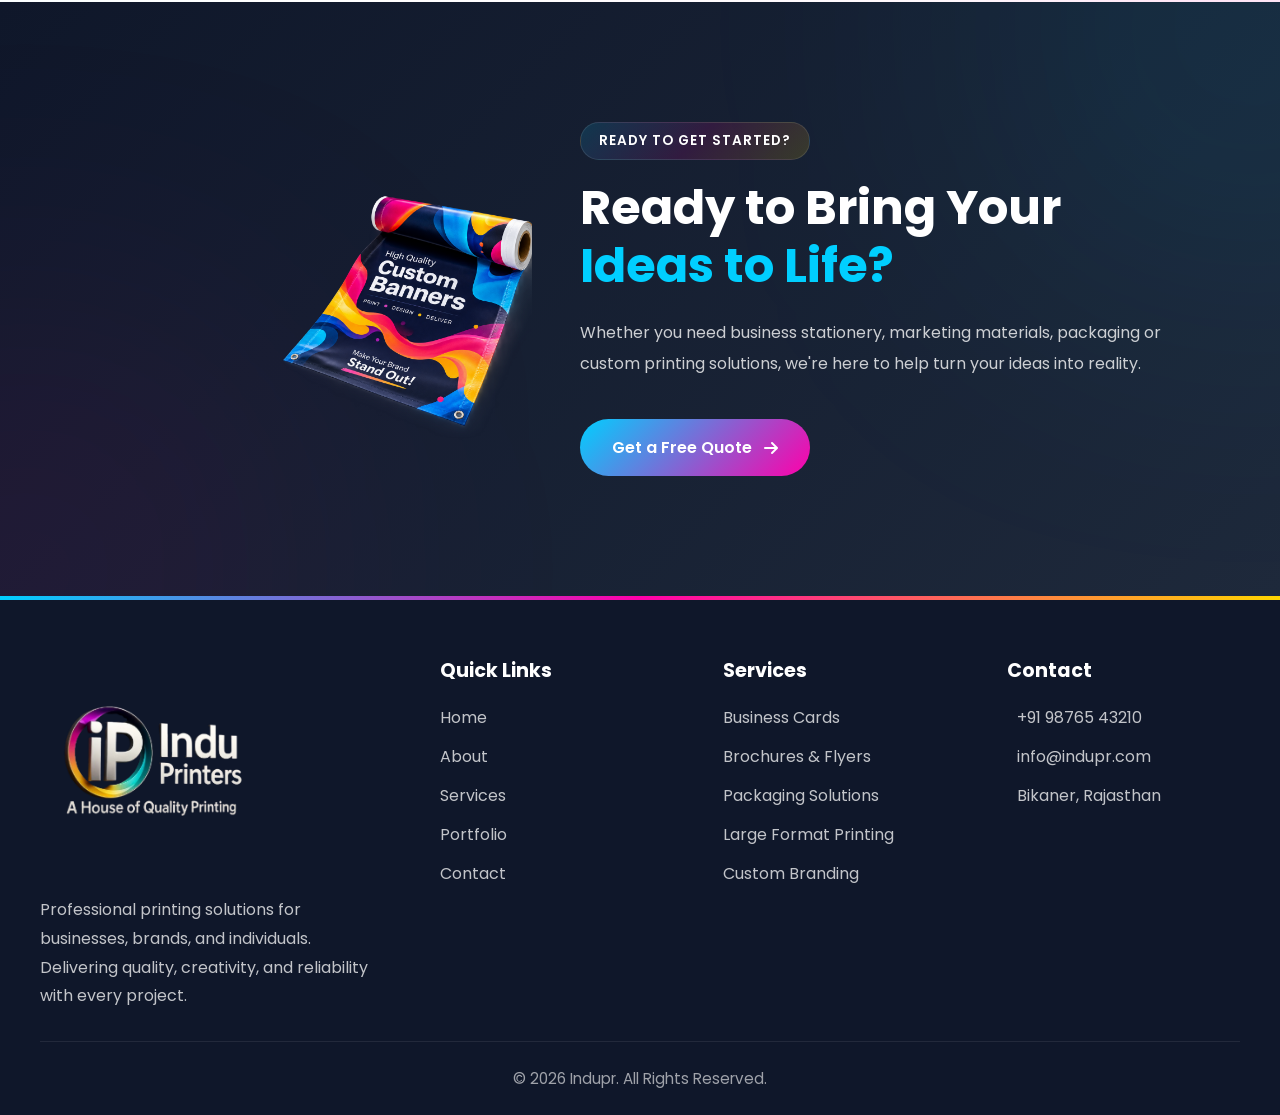
==== commit c70df795: "started working on php in contact form" ====
--- a/about.html
+++ b/about.html
@@ -43,11 +43,11 @@
                 <li><a href="about.html" class="active">About</a></li>
                 <li><a href="services.html">Services</a></li>
                 <li><a href="portfolio.html">Portfolio</a></li>
-                <li><a href="contact.html">Contact</a></li>
+                <li><a href="contact.php">Contact</a></li>
             </ul>
 
             <!-- QUOTE BUTTON -->
-            <a href="#" class="quote-btn">
+            <a href="contact.php" class="quote-btn">
                 Get a Quote
             </a>
 
@@ -547,7 +547,7 @@
                     we're here to help turn your ideas into reality.
                 </p>
 
-                <a href="contact.html" class="cta-btn">
+                <a href="contact.php" class="cta-btn">
                     Get a Free Quote
                     <i class="fa-solid fa-arrow-right"></i>
                 </a>
@@ -595,7 +595,7 @@
                     <li><a href="about.html">About</a></li>
                     <li><a href="services.html">Services</a></li>
                     <li><a href="portfolio.html">Portfolio</a></li>
-                    <li><a href="contact.html">Contact</a></li>
+                    <li><a href="contact.php">Contact</a></li>
                 </ul>
 
             </div>
